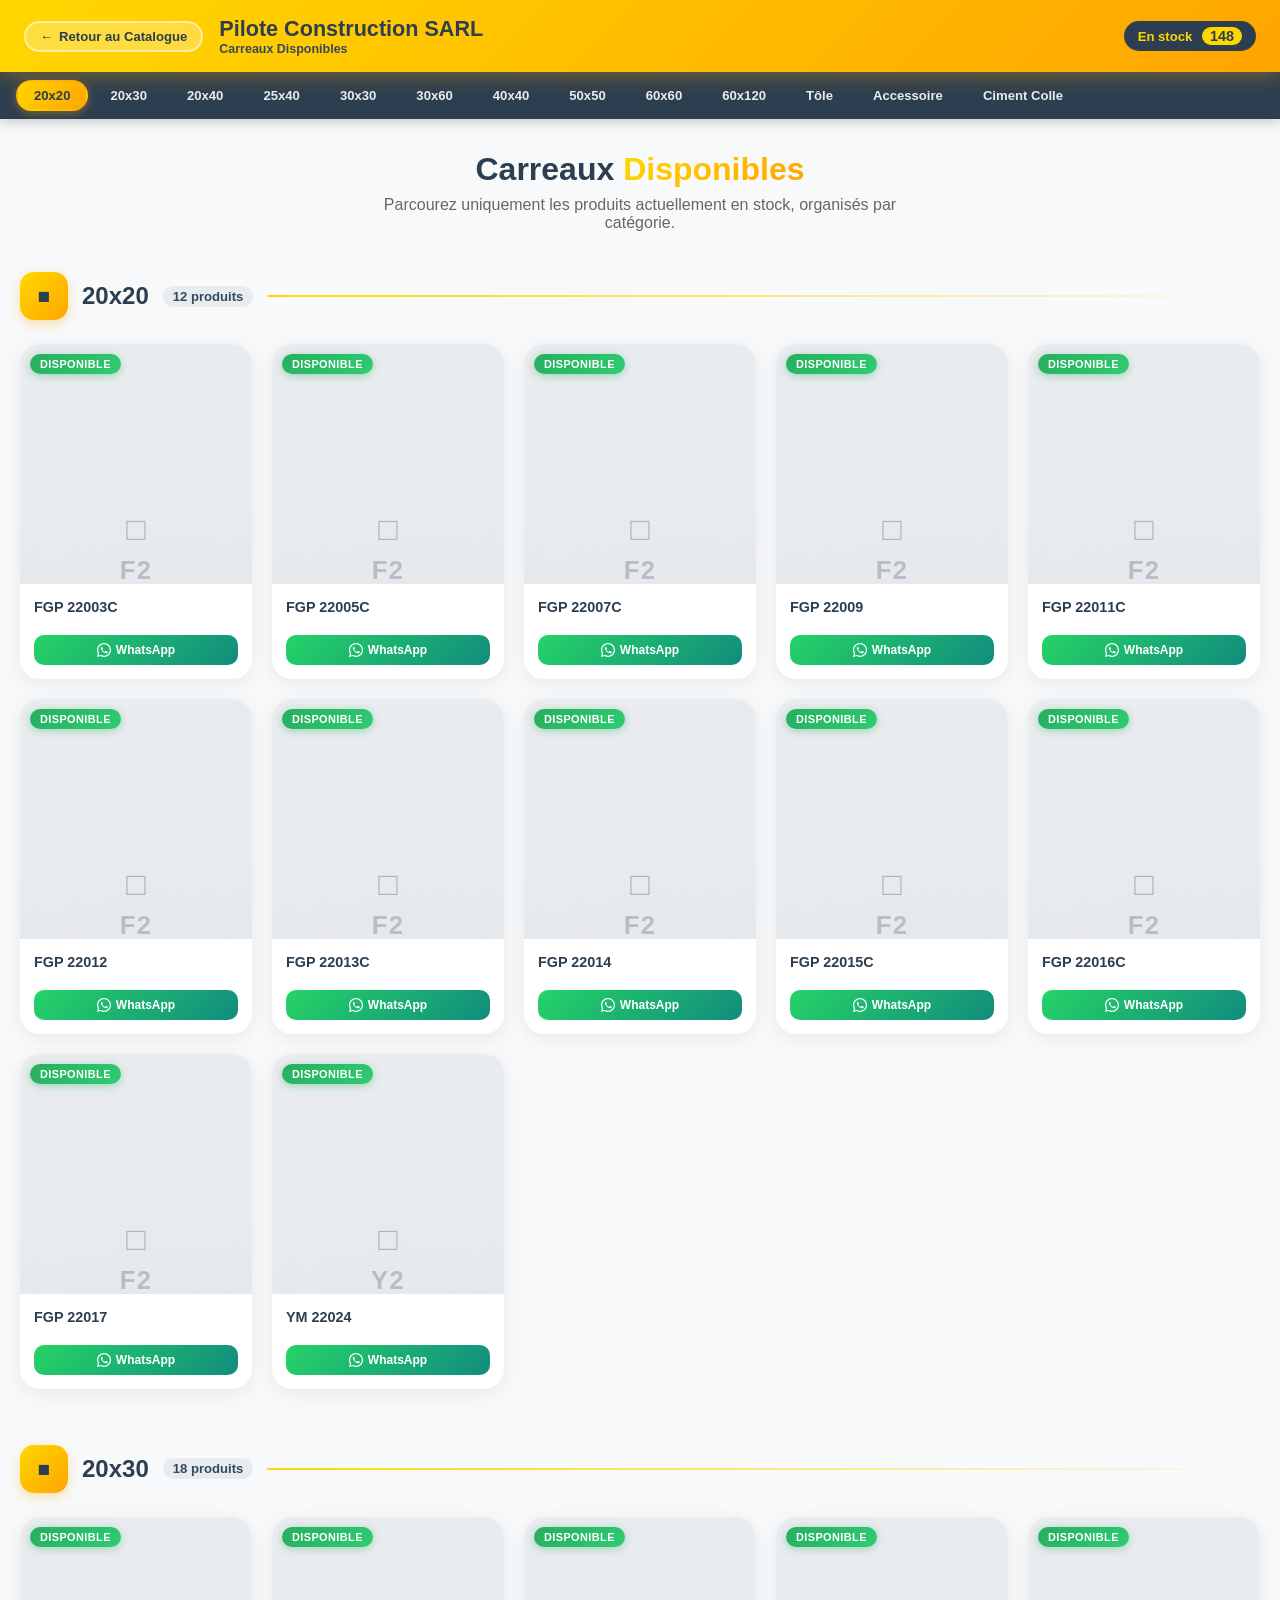
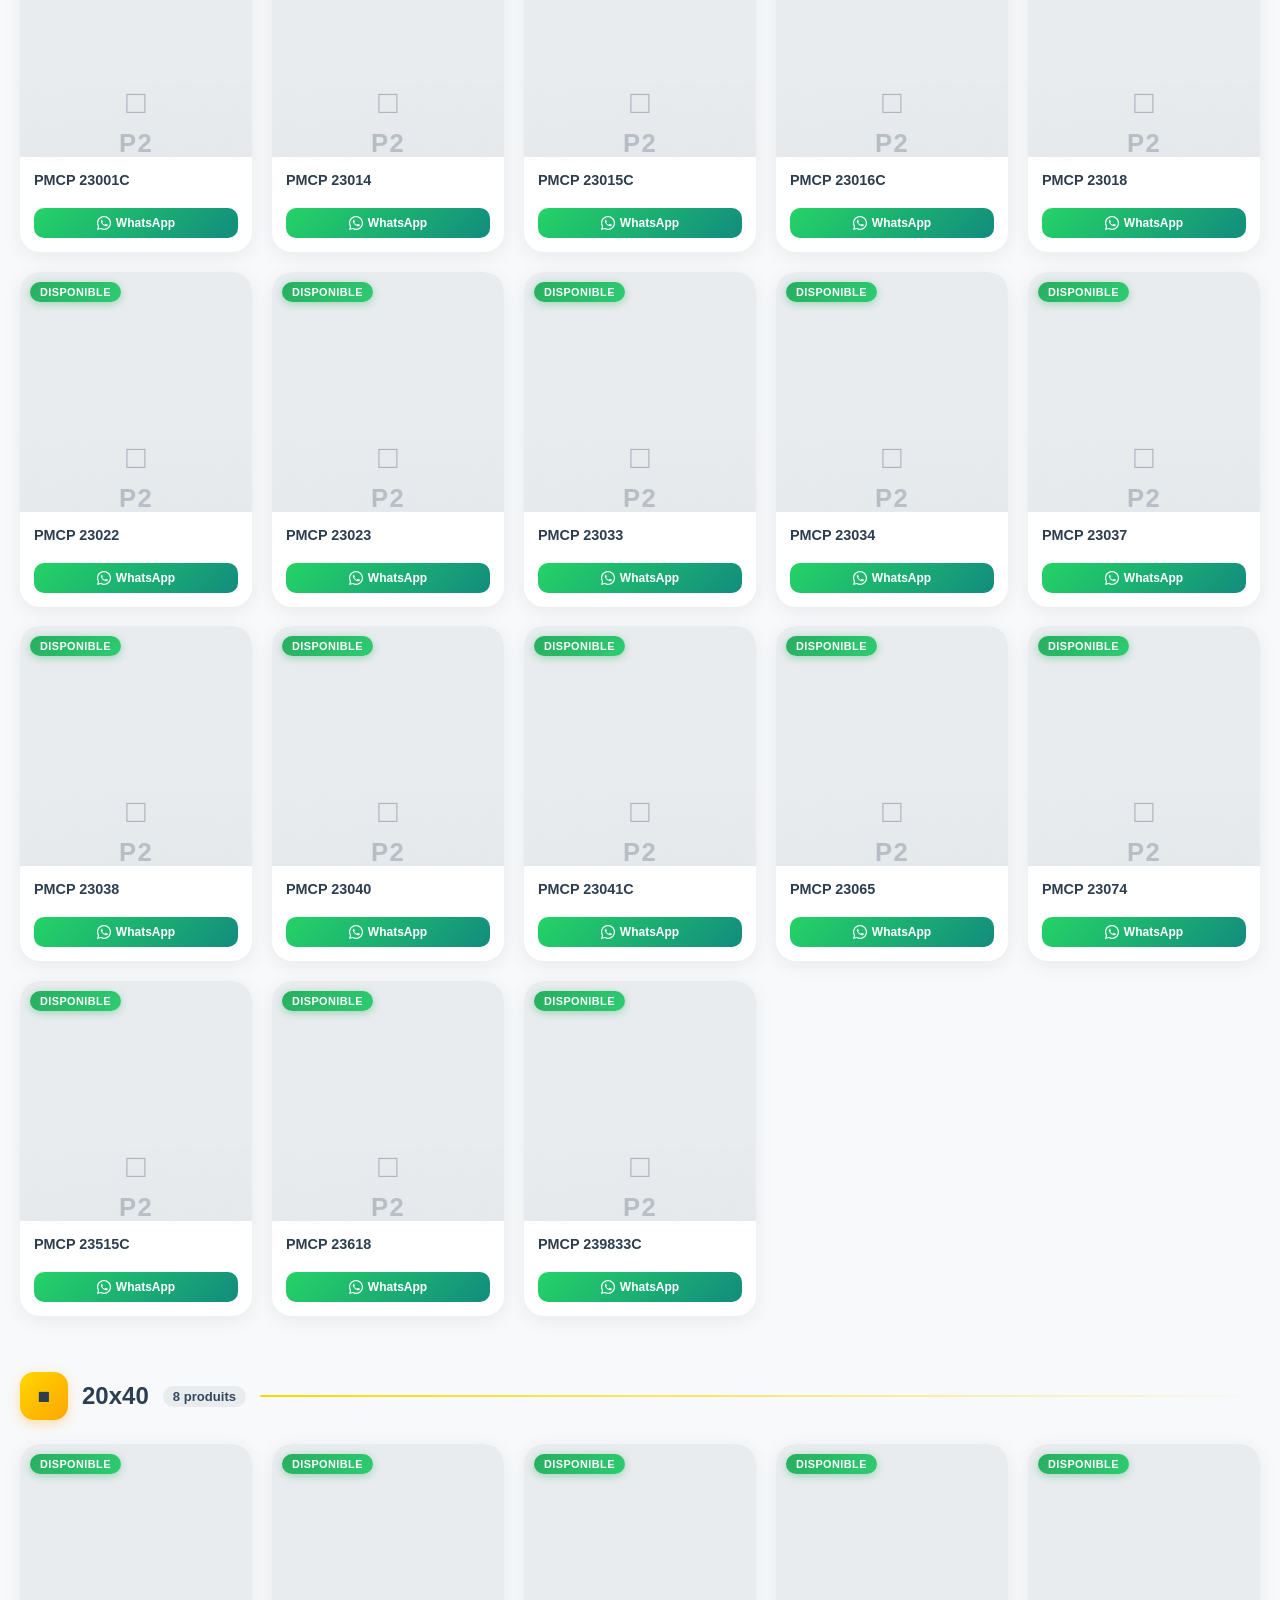
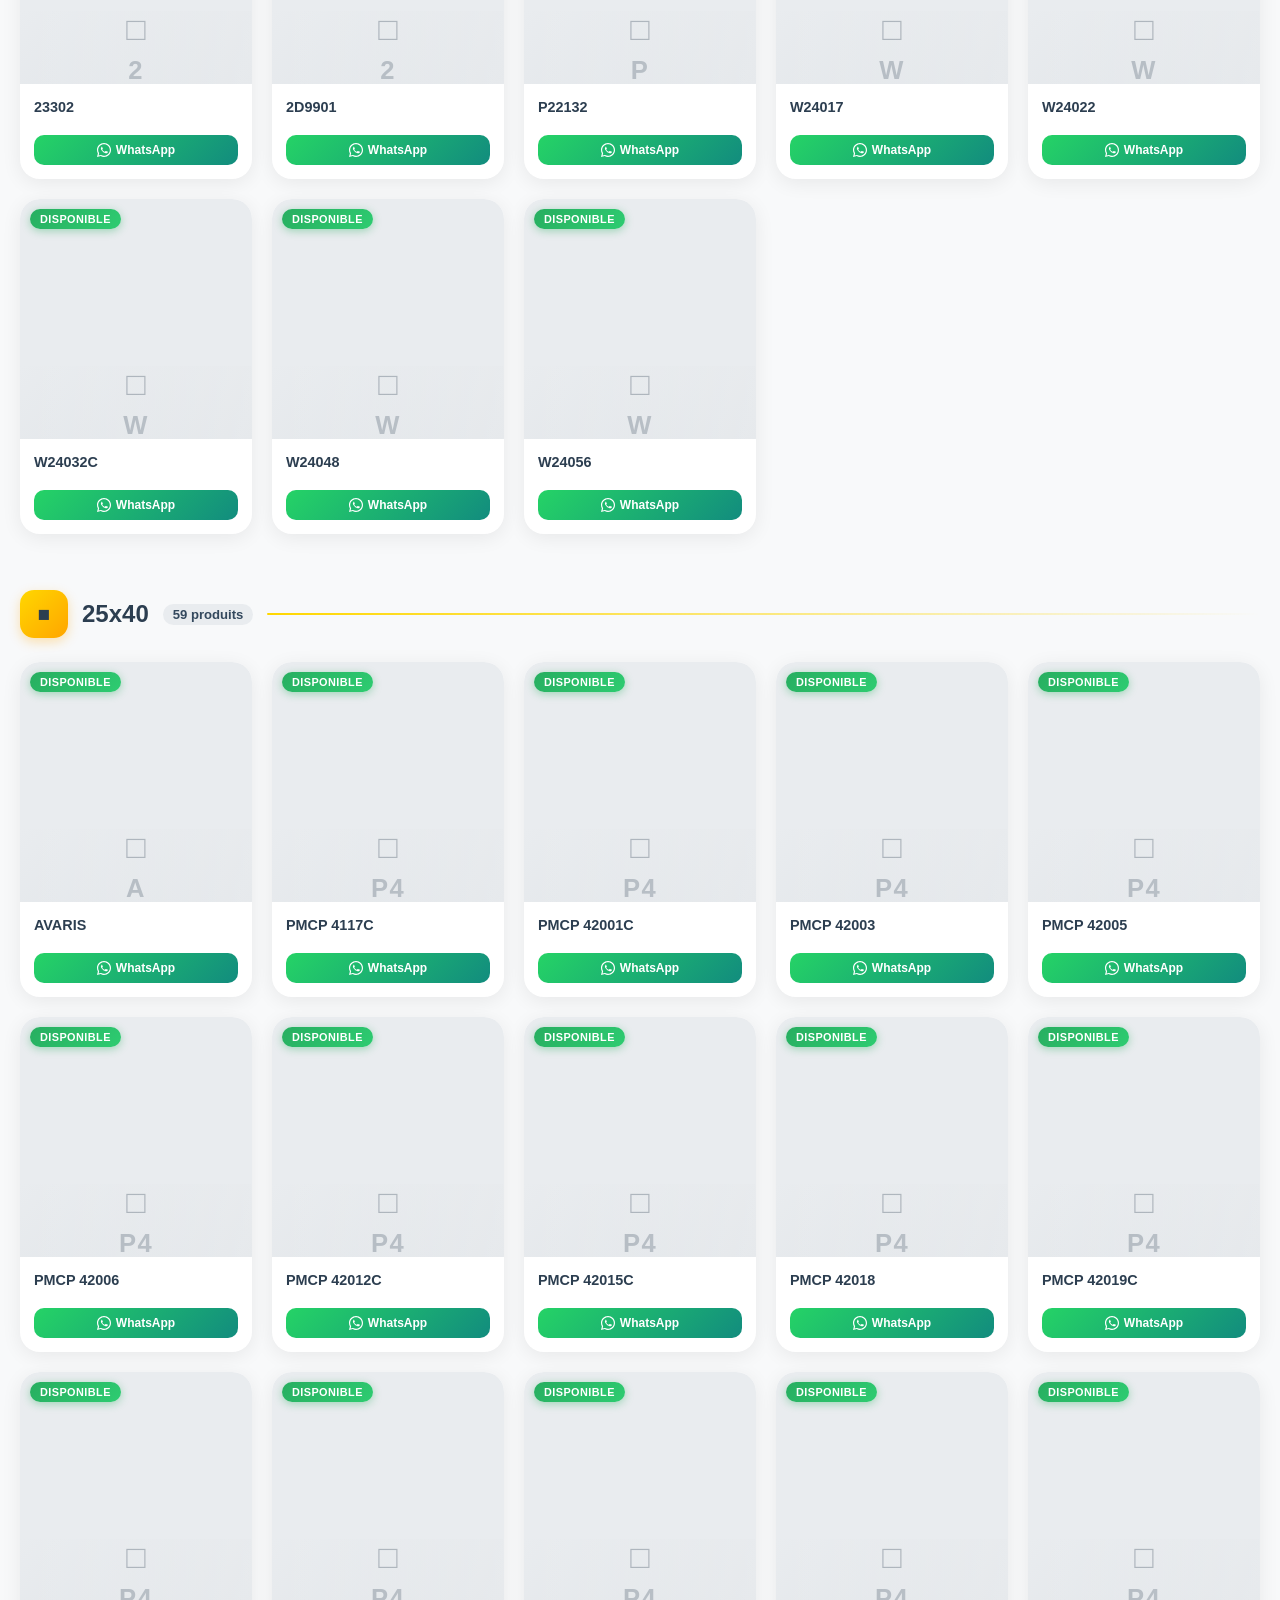
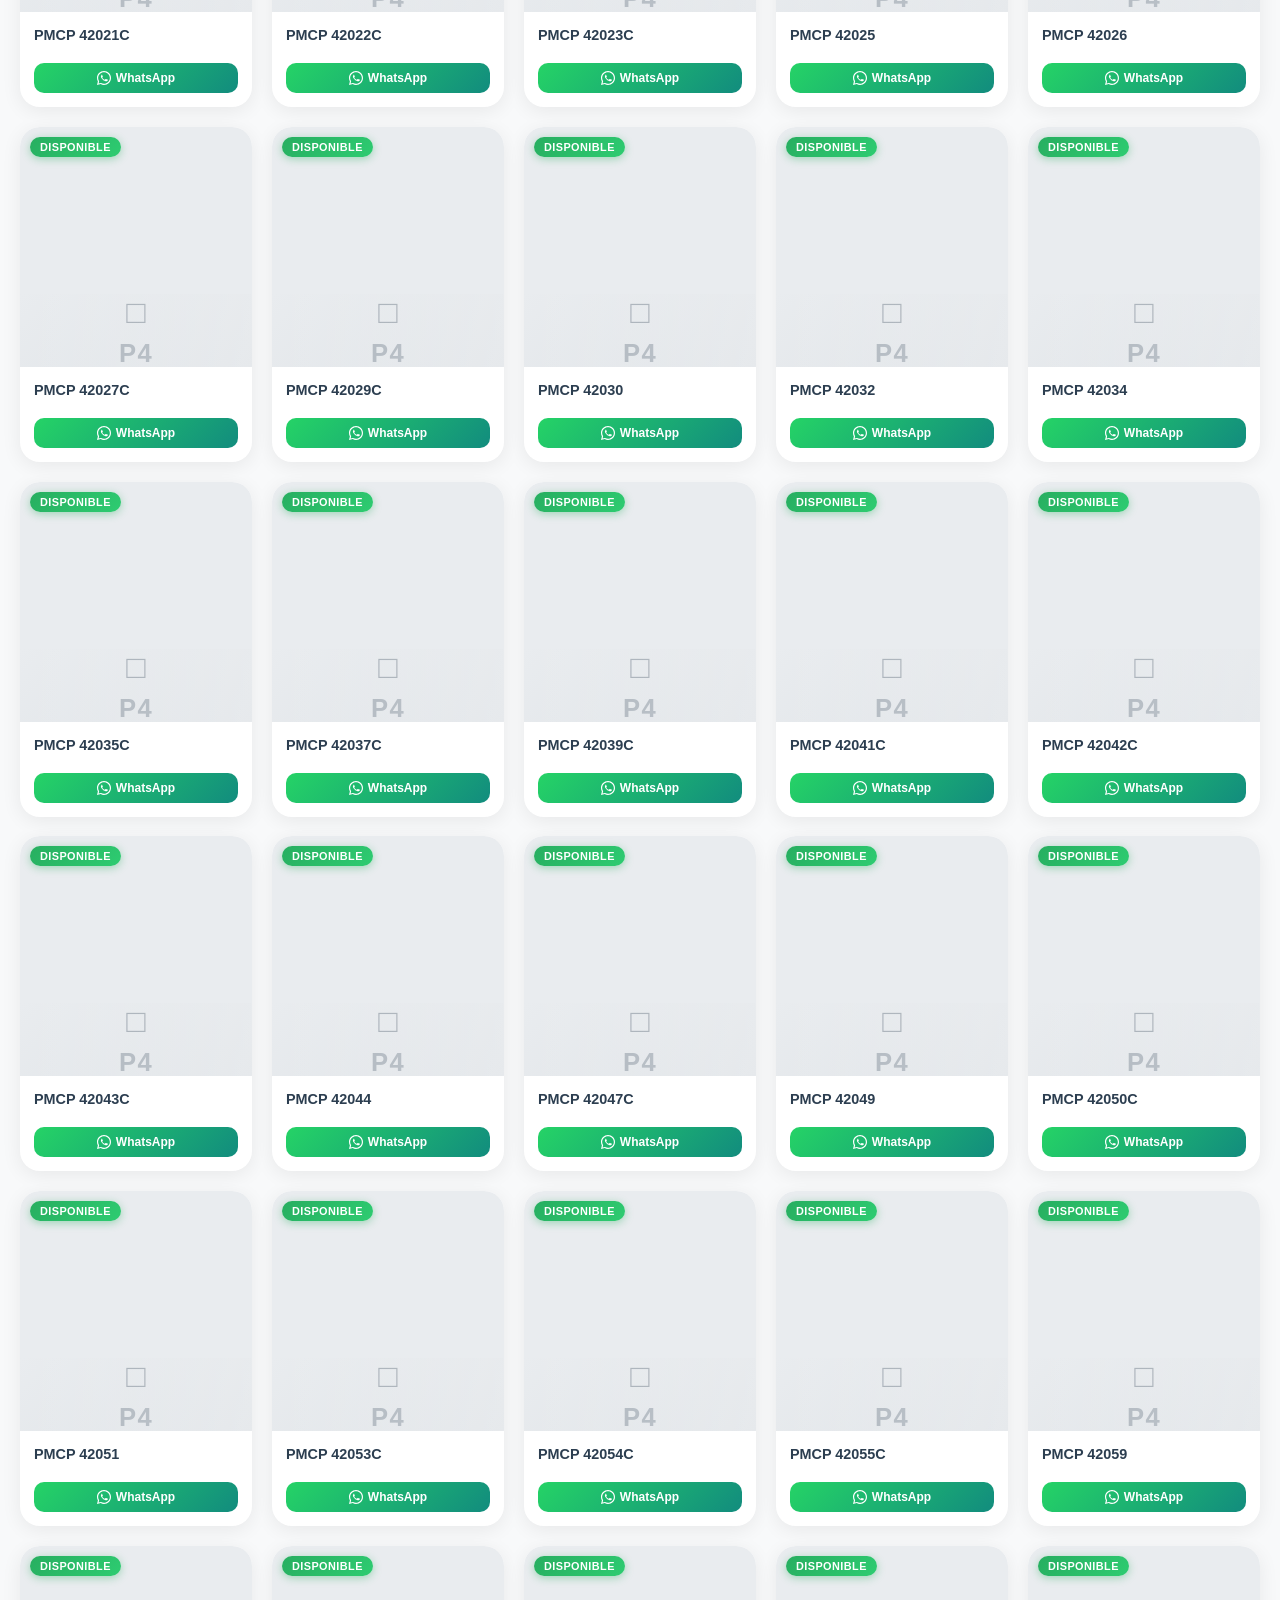
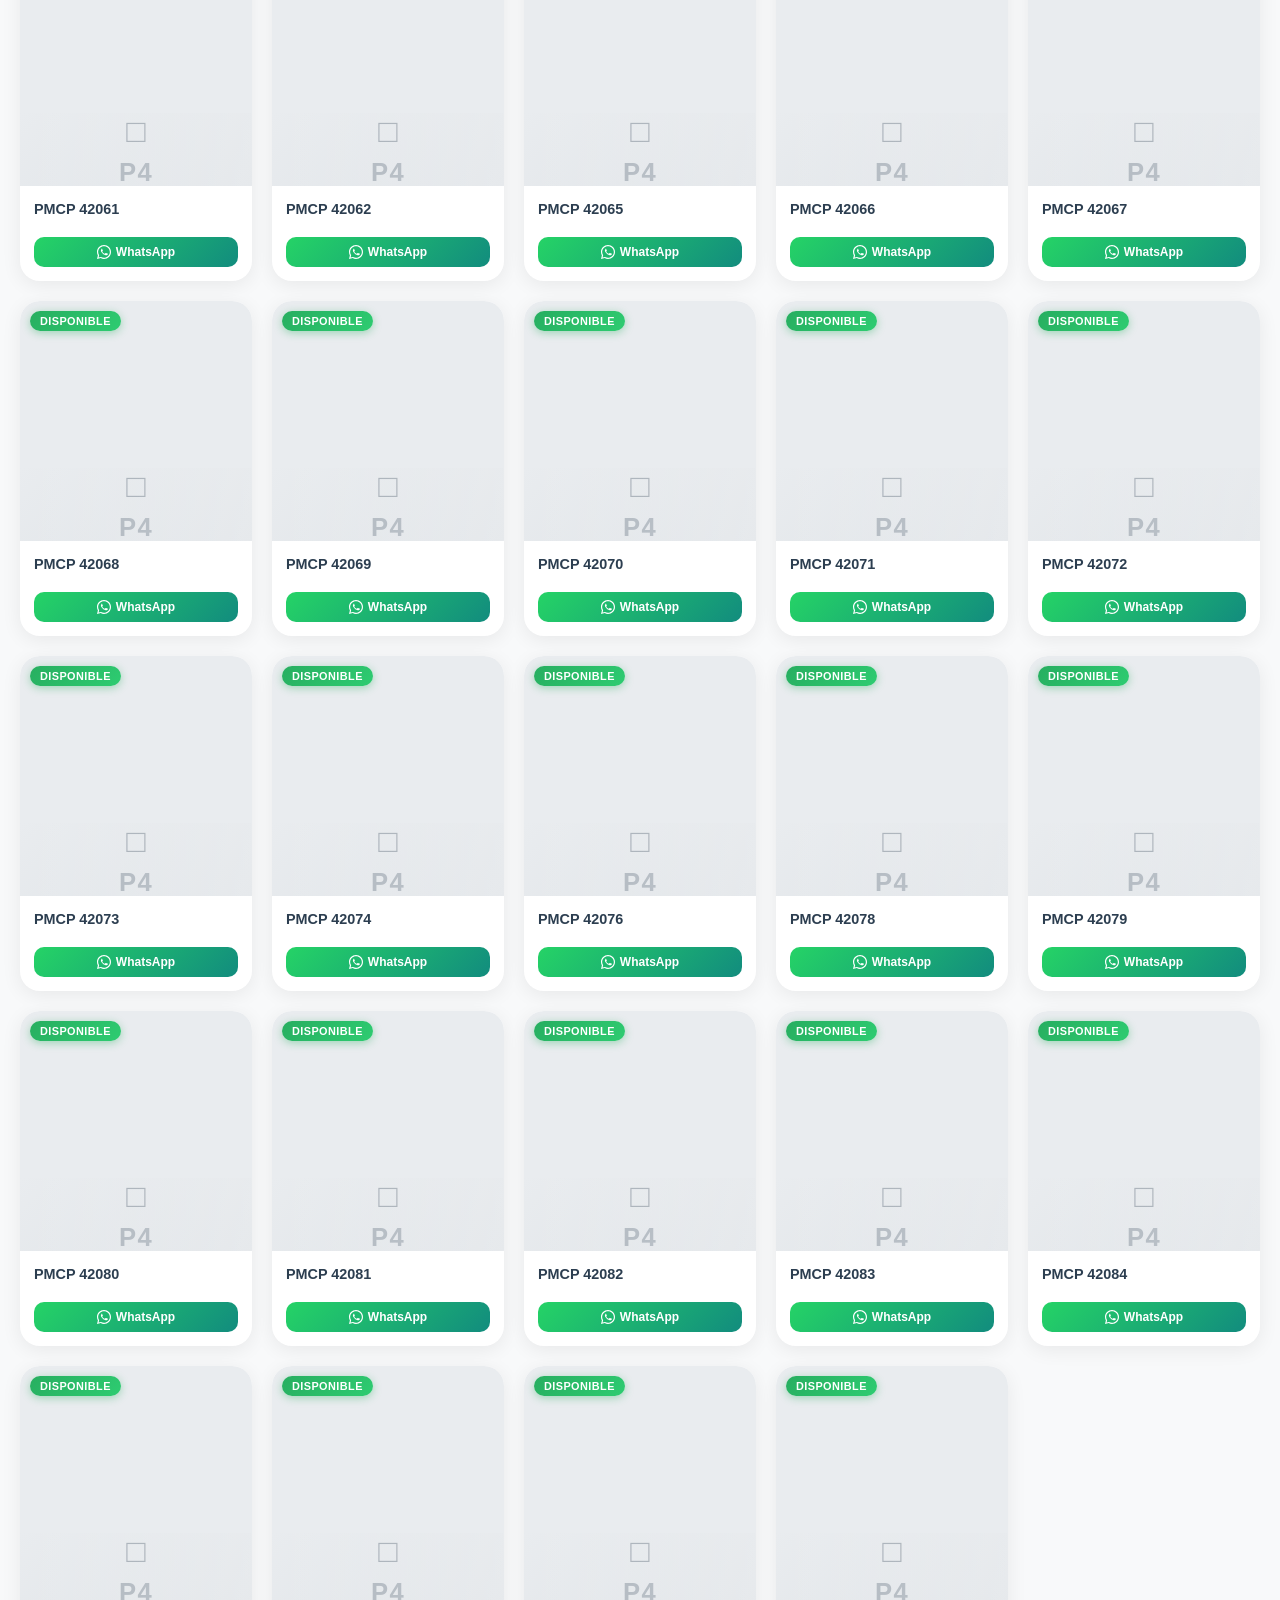
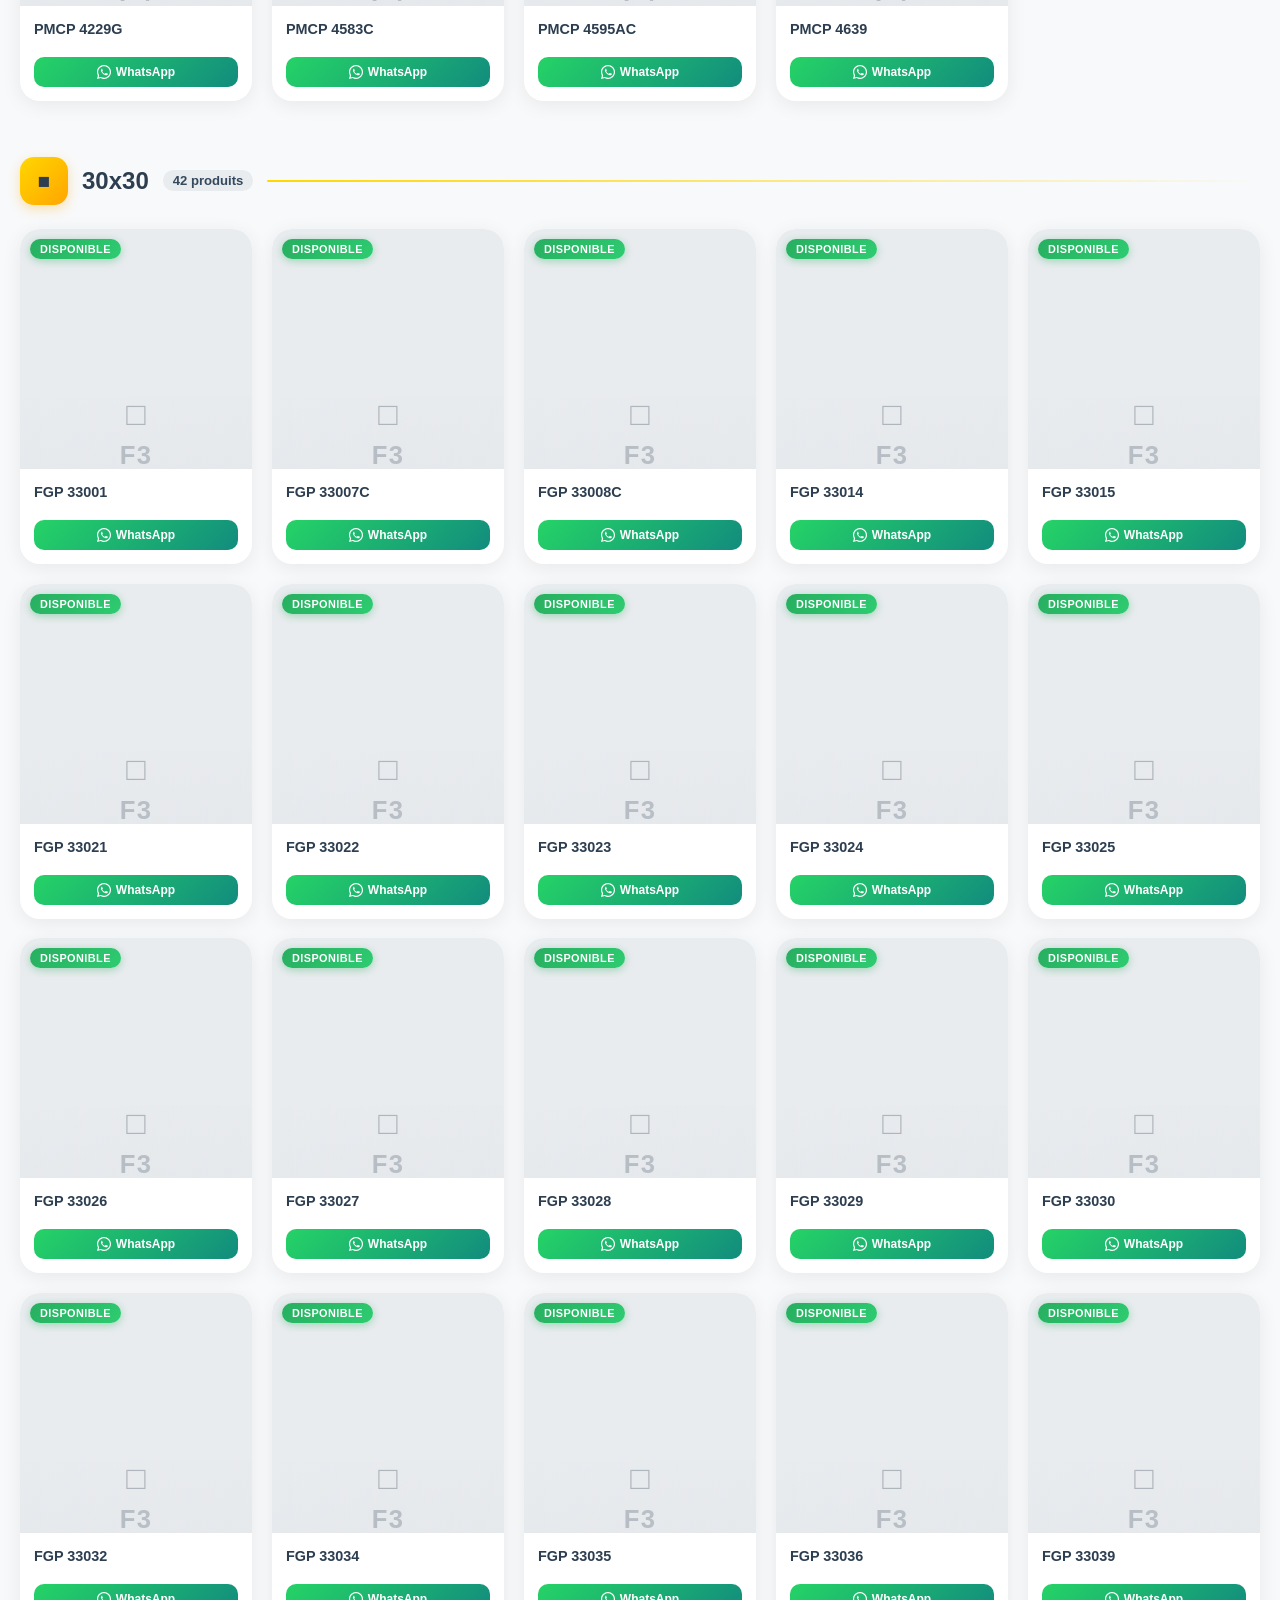
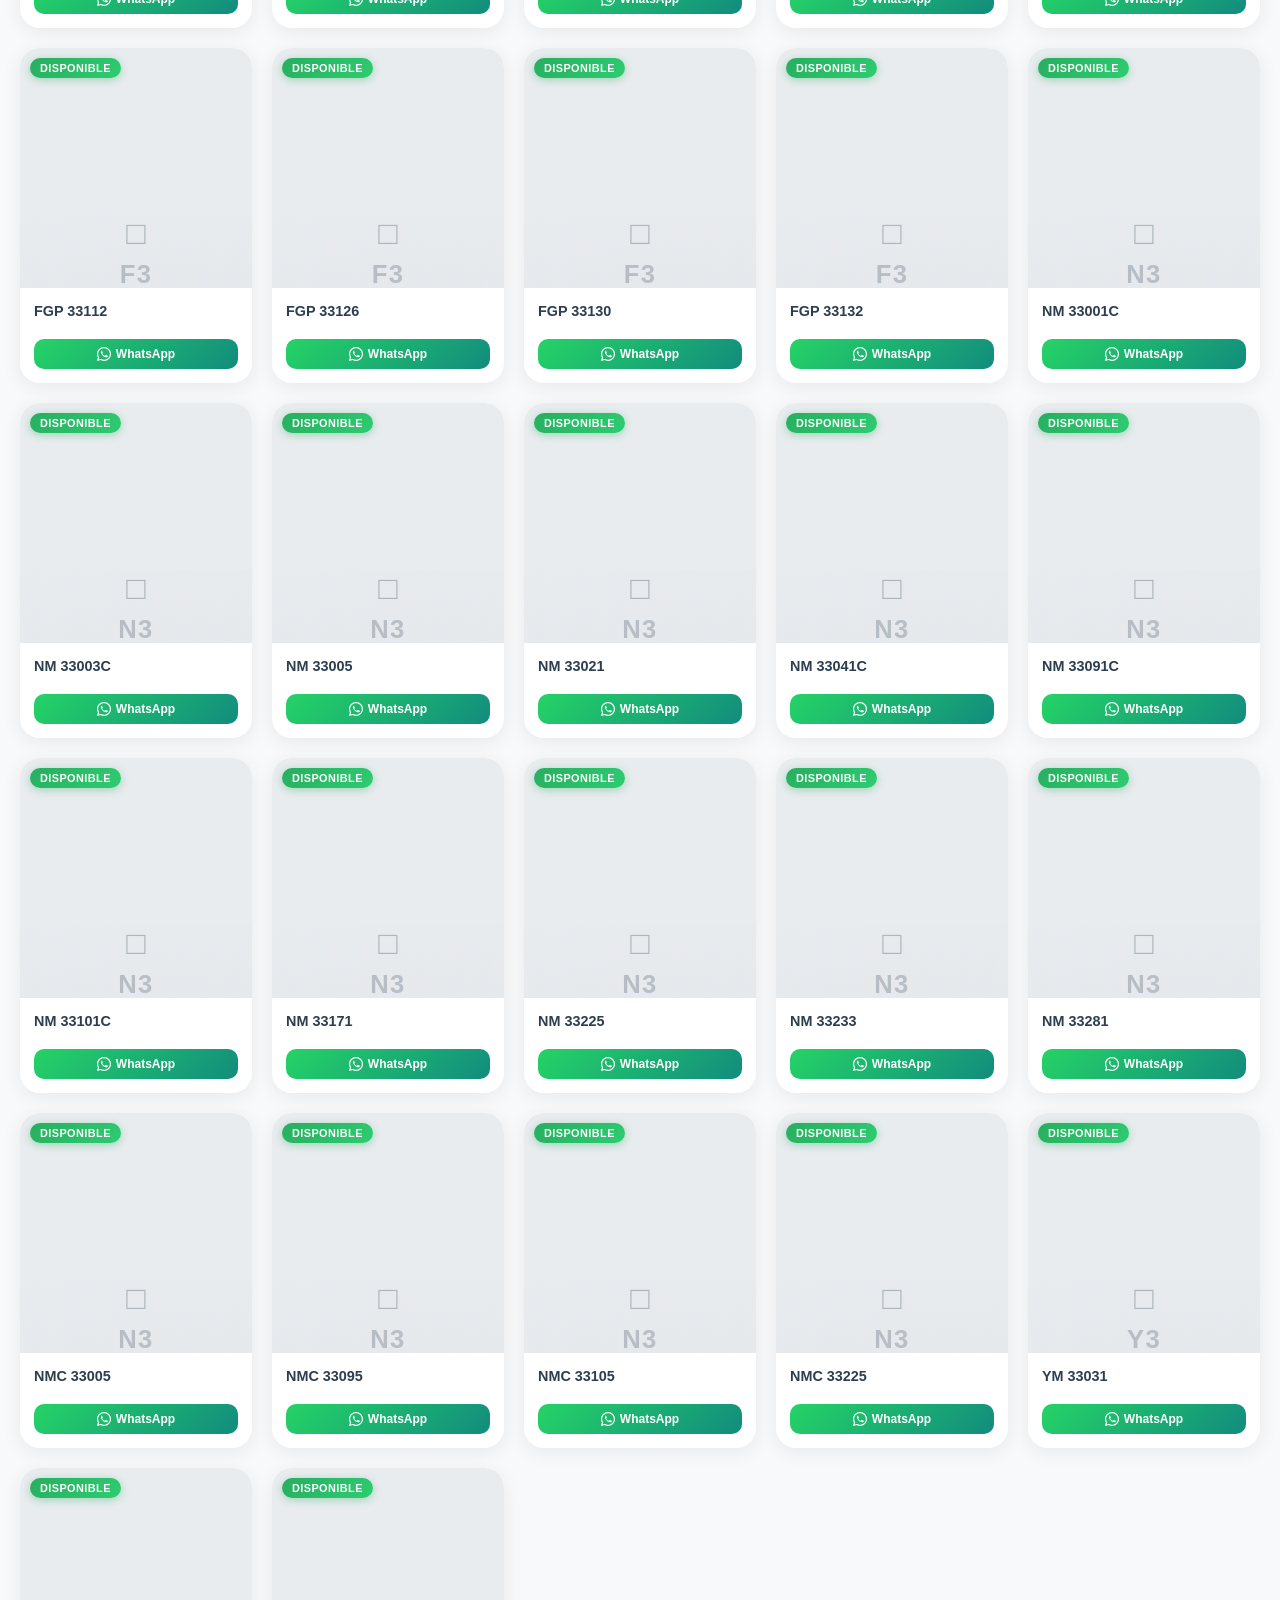
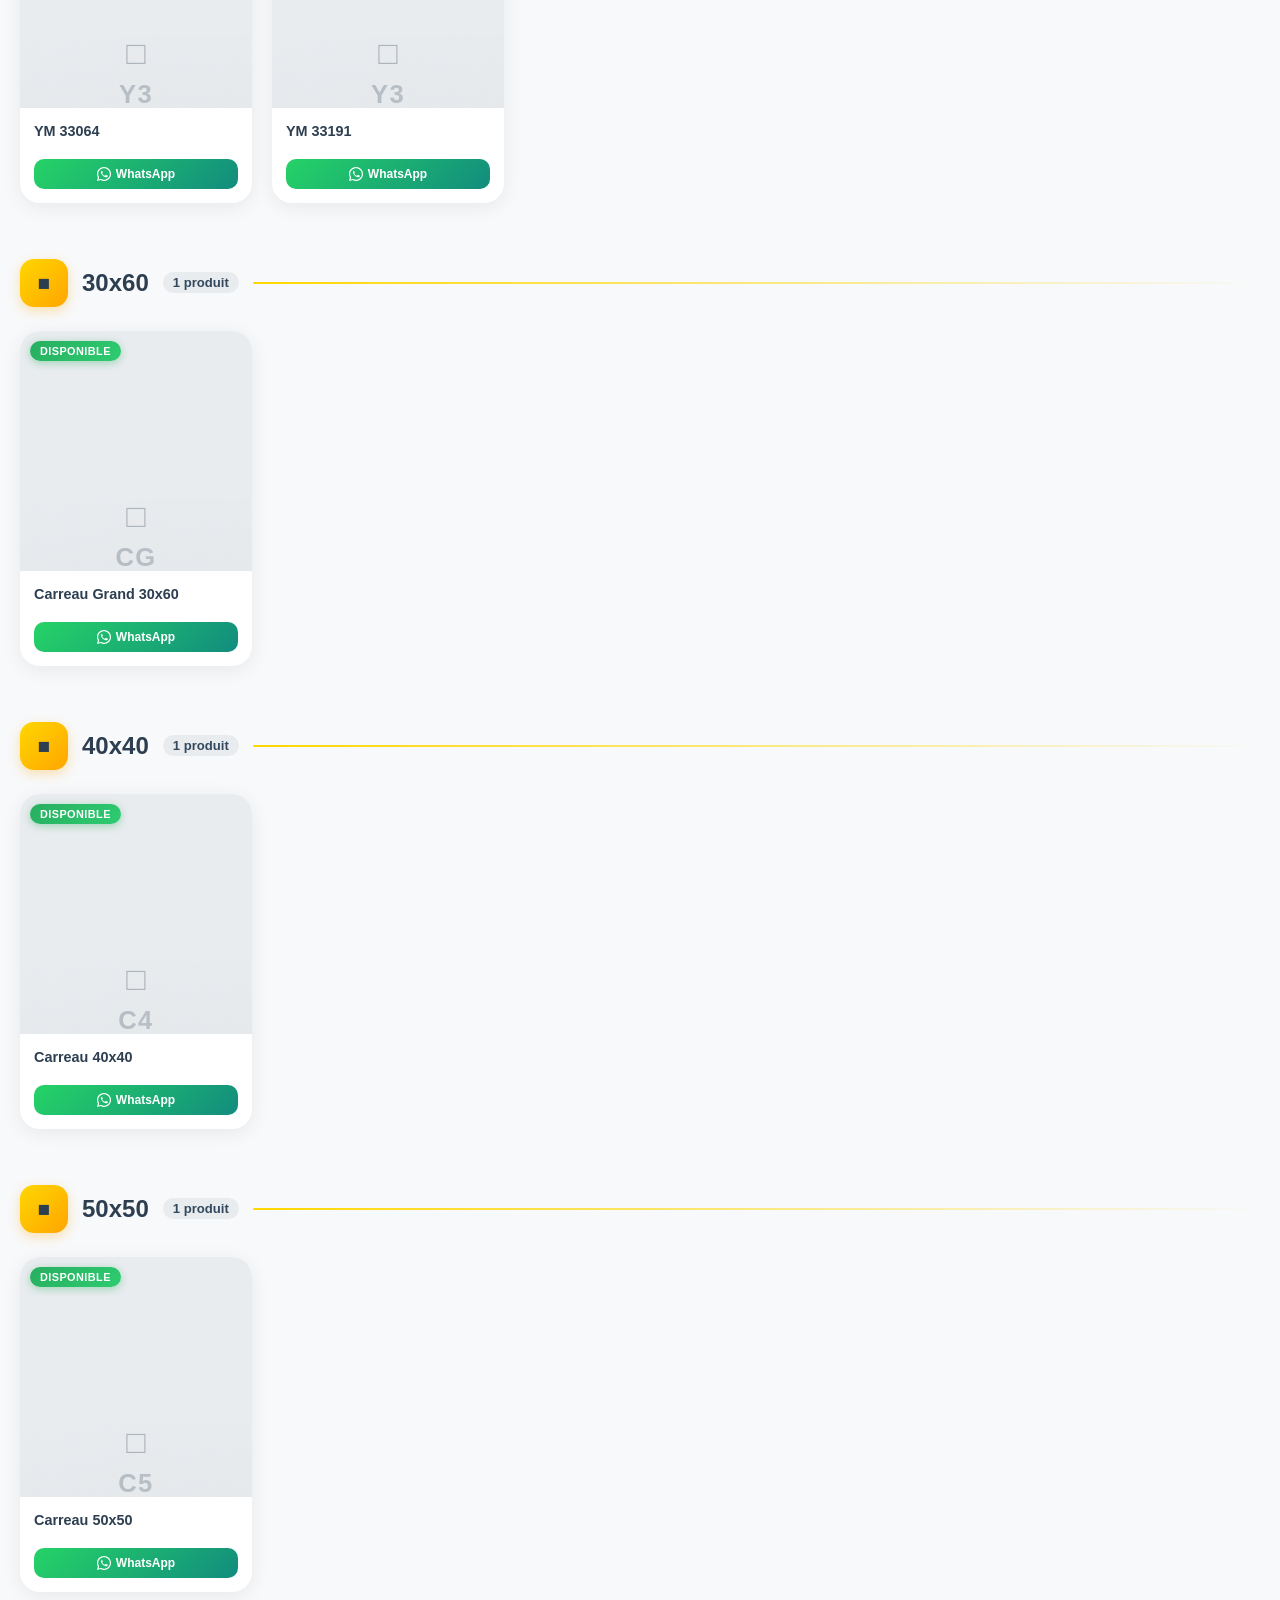
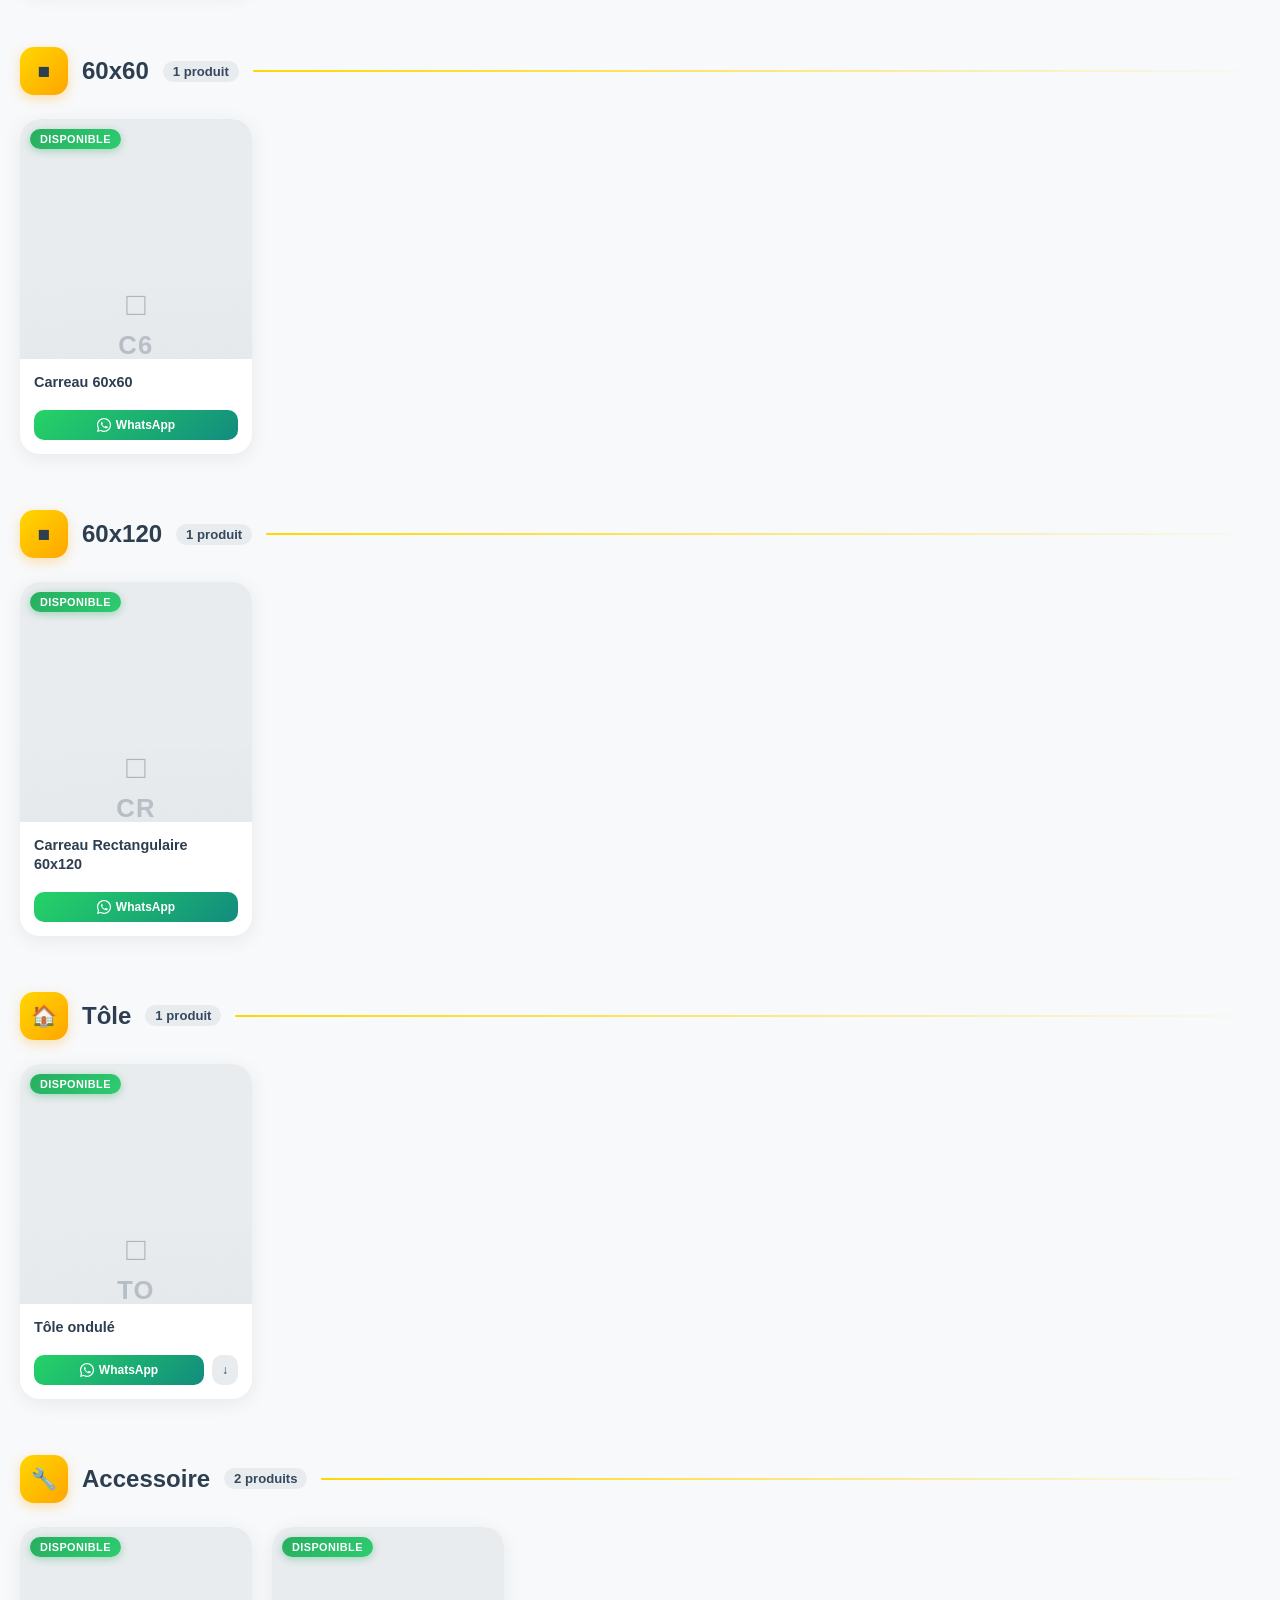
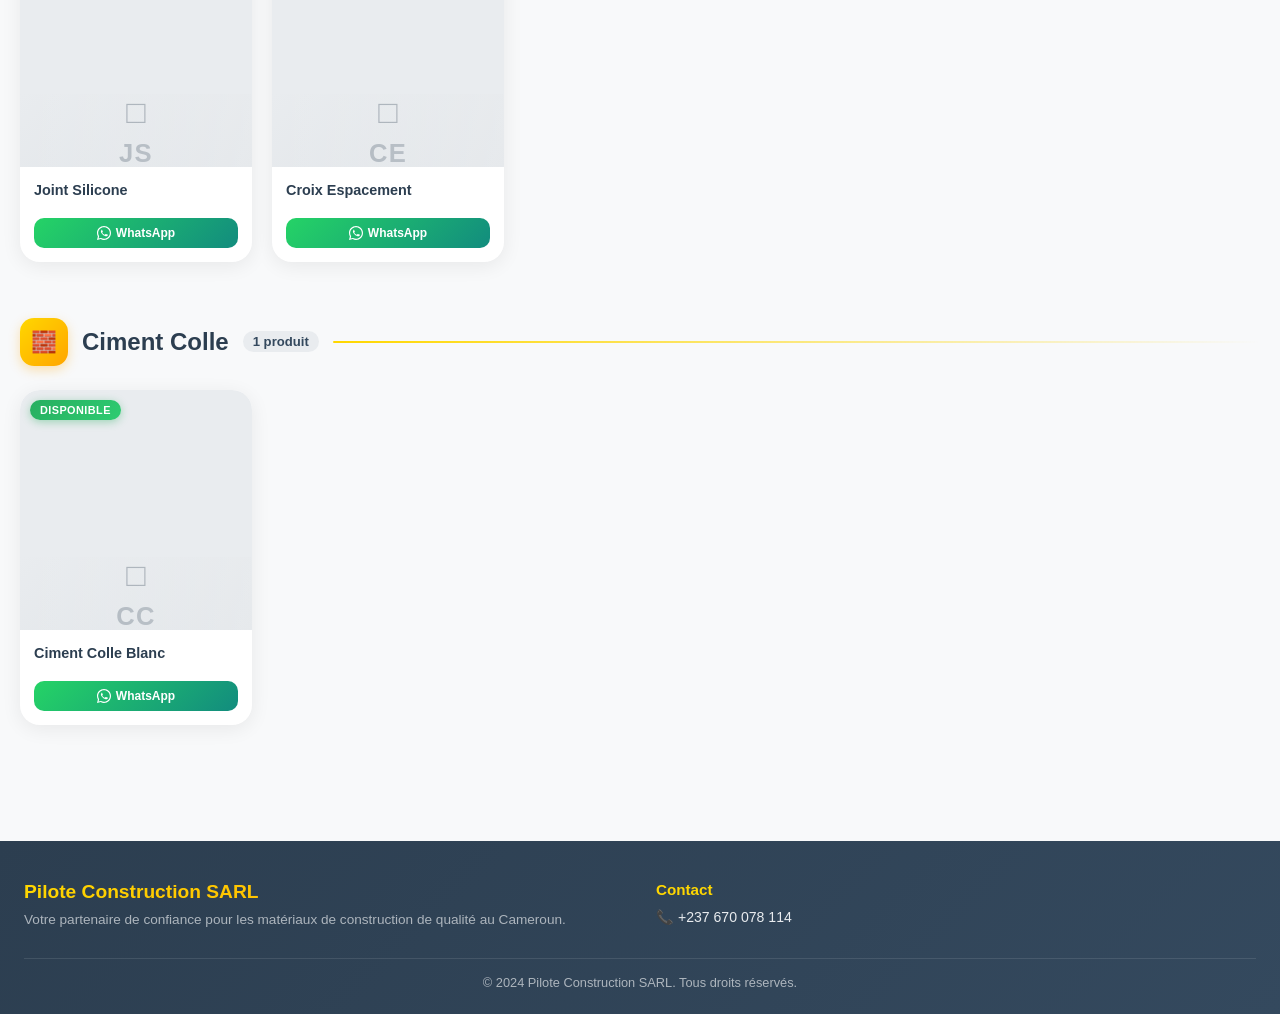
==== carreau_dispo.html @ 5dec965a "Premier commit ... ajout du projet sur github" ====
<!DOCTYPE html>
<html lang="fr">

<head>
    <meta charset="UTF-8" />
    <meta name="viewport" content="width=device-width, initial-scale=1.0" />
    <title>Carreaux Disponibles – Pilote Construction SARL</title>
    <style>
        /* ============================================================
       RESET & BASE
    ============================================================ */
        
        *,
        *::before,
        *::after {
            box-sizing: border-box;
            margin: 0;
            padding: 0;
        }
        
        html {
            scroll-behavior: smooth;
        }
        
        body {
            font-family: 'Segoe UI', Tahoma, Geneva, Verdana, sans-serif;
            background: #f8f9fa;
            color: #2c3e50;
            min-height: 100vh;
        }
        /* ============================================================
       ANIMATIONS
    ============================================================ */
        
        @keyframes fadeInUp {
            from {
                opacity: 0;
                transform: translateY(30px);
            }
            to {
                opacity: 1;
                transform: translateY(0);
            }
        }
        
        @keyframes slideInLeft {
            from {
                opacity: 0;
                transform: translateX(-40px);
            }
            to {
                opacity: 1;
                transform: translateX(0);
            }
        }
        
        @keyframes cardEntrance {
            from {
                opacity: 0;
                transform: scale(0.92) translateY(20px);
            }
            to {
                opacity: 1;
                transform: scale(1) translateY(0);
            }
        }
        
        @keyframes shimmer {
            0% {
                background-position: -200% center;
            }
            100% {
                background-position: 200% center;
            }
        }
        
        @keyframes spin {
            to {
                transform: rotate(360deg);
            }
        }
        /* ============================================================
       HEADER
    ============================================================ */
        
        .site-header {
            position: sticky;
            top: 0;
            z-index: 200;
            background: linear-gradient(135deg, #FFD700 0%, #FFA500 100%);
            box-shadow: 0 4px 20px rgba(255, 165, 0, 0.35);
            padding: 0 24px;
        }
        
        .header-inner {
            max-width: 1280px;
            margin: 0 auto;
            display: flex;
            align-items: center;
            justify-content: space-between;
            gap: 16px;
            height: 72px;
        }
        
        .header-left {
            display: flex;
            align-items: center;
            gap: 16px;
            min-width: 0;
        }
        
        .back-btn {
            display: inline-flex;
            align-items: center;
            gap: 6px;
            background: rgba(255, 255, 255, 0.25);
            border: 2px solid rgba(255, 255, 255, 0.5);
            color: #2c3e50;
            font-weight: 700;
            font-size: 0.82rem;
            text-decoration: none;
            padding: 6px 14px;
            border-radius: 50px;
            white-space: nowrap;
            transition: background 0.2s, transform 0.2s;
        }
        
        .back-btn:hover {
            background: rgba(255, 255, 255, 0.45);
            transform: translateX(-3px);
        }
        
        .site-title {
            font-size: 1.35rem;
            font-weight: 800;
            color: #2c3e50;
            white-space: nowrap;
            overflow: hidden;
            text-overflow: ellipsis;
        }
        
        .site-subtitle {
            font-size: 0.78rem;
            color: #34495e;
            font-weight: 600;
        }
        
        .header-badge {
            display: inline-flex;
            align-items: center;
            gap: 6px;
            background: #2c3e50;
            color: #FFD700;
            font-size: 0.82rem;
            font-weight: 700;
            padding: 6px 14px;
            border-radius: 50px;
            white-space: nowrap;
            flex-shrink: 0;
        }
        
        .header-badge span {
            background: #FFD700;
            color: #2c3e50;
            border-radius: 50px;
            padding: 1px 8px;
            font-size: 0.9rem;
        }
        /* ============================================================
       SECTION NAV
    ============================================================ */
        
        .section-nav {
            position: sticky;
            top: 72px;
            z-index: 190;
            background: #2c3e50;
            box-shadow: 0 3px 12px rgba(0, 0, 0, 0.2);
            overflow-x: auto;
            -webkit-overflow-scrolling: touch;
            scrollbar-width: thin;
            scrollbar-color: #FFD700 #34495e;
        }
        
        .section-nav::-webkit-scrollbar {
            height: 4px;
        }
        
        .section-nav::-webkit-scrollbar-track {
            background: #34495e;
        }
        
        .section-nav::-webkit-scrollbar-thumb {
            background: #FFD700;
            border-radius: 4px;
        }
        
        .section-nav-inner {
            display: flex;
            align-items: center;
            gap: 4px;
            padding: 8px 16px;
            width: max-content;
            min-width: 100%;
        }
        
        .nav-link {
            display: inline-block;
            padding: 6px 16px;
            border-radius: 50px;
            font-size: 0.82rem;
            font-weight: 700;
            color: #e9ecef;
            text-decoration: none;
            white-space: nowrap;
            transition: background 0.2s, color 0.2s, transform 0.15s;
            border: 2px solid transparent;
        }
        
        .nav-link:hover {
            background: rgba(255, 215, 0, 0.15);
            color: #FFD700;
            transform: translateY(-1px);
        }
        
        .nav-link.active {
            background: linear-gradient(135deg, #FFD700, #FFA500);
            color: #2c3e50;
            border-color: transparent;
            box-shadow: 0 2px 8px rgba(255, 165, 0, 0.4);
        }
        /* ============================================================
       MAIN CONTENT
    ============================================================ */
        
        .main-content {
            max-width: 1280px;
            margin: 0 auto;
            padding: 32px 20px 60px;
        }
        /* ============================================================
       PAGE INTRO
    ============================================================ */
        
        .page-intro {
            text-align: center;
            margin-bottom: 40px;
            animation: fadeInUp 0.6s ease both;
        }
        
        .page-intro h1 {
            font-size: 2rem;
            font-weight: 800;
            color: #2c3e50;
            margin-bottom: 8px;
        }
        
        .page-intro h1 span {
            background: linear-gradient(135deg, #FFD700, #FFA500);
            -webkit-background-clip: text;
            -webkit-text-fill-color: transparent;
            background-clip: text;
        }
        
        .page-intro p {
            font-size: 1rem;
            color: #666;
            max-width: 560px;
            margin: 0 auto;
        }
        /* ============================================================
       CATEGORY SECTION
    ============================================================ */
        
        .category-section {
            margin-bottom: 56px;
            animation: fadeInUp 0.6s ease both;
        }
        
        .category-header {
            display: flex;
            align-items: center;
            gap: 14px;
            margin-bottom: 24px;
            animation: slideInLeft 0.5s ease both;
        }
        
        .category-icon {
            width: 48px;
            height: 48px;
            border-radius: 14px;
            background: linear-gradient(135deg, #FFD700, #FFA500);
            display: flex;
            align-items: center;
            justify-content: center;
            font-size: 1.3rem;
            flex-shrink: 0;
            box-shadow: 0 4px 12px rgba(255, 165, 0, 0.3);
        }
        
        .category-title {
            font-size: 1.5rem;
            font-weight: 800;
            color: #2c3e50;
        }
        
        .category-count {
            font-size: 0.82rem;
            font-weight: 700;
            background: #e9ecef;
            color: #34495e;
            padding: 3px 10px;
            border-radius: 50px;
        }
        
        .category-divider {
            flex: 1;
            height: 2px;
            background: linear-gradient(90deg, #FFD700 0%, transparent 100%);
            border-radius: 2px;
        }
        /* ============================================================
       PRODUCT GRID
    ============================================================ */
        
        .product-grid {
            display: grid;
            grid-template-columns: repeat(auto-fill, minmax(220px, 1fr));
            gap: 20px;
        }
        /* ============================================================
       PRODUCT CARD
    ============================================================ */
        
        .product-card {
            background: #fff;
            border-radius: 20px;
            overflow: hidden;
            box-shadow: 0 4px 20px rgba(0, 0, 0, 0.07);
            display: flex;
            flex-direction: column;
            transition: transform 0.25s, box-shadow 0.25s;
            animation: cardEntrance 0.55s ease both;
            position: relative;
        }
        
        .product-card:hover {
            transform: translateY(-6px);
            box-shadow: 0 12px 32px rgba(255, 165, 0, 0.2);
        }
        /* Disponible badge */
        
        .badge-disponible {
            position: absolute;
            top: 10px;
            left: 10px;
            z-index: 5;
            background: linear-gradient(135deg, #27ae60, #2ecc71);
            color: #fff;
            font-size: 0.68rem;
            font-weight: 800;
            letter-spacing: 0.04em;
            padding: 4px 10px;
            border-radius: 50px;
            box-shadow: 0 2px 8px rgba(39, 174, 96, 0.4);
            text-transform: uppercase;
        }
        /* Card image area */
        
        .card-image-wrap {
            position: relative;
            width: 100%;
            padding-top: 72%;
            background: #e9ecef;
            overflow: hidden;
        }
        
        .card-image-wrap img {
            position: absolute;
            inset: 0;
            width: 100%;
            height: 100%;
            object-fit: cover;
            transition: transform 0.4s;
        }
        
        .product-card:hover .card-image-wrap img {
            transform: scale(1.06);
        }
        /* Placeholder */
        
        .card-placeholder {
            position: absolute;
            inset: 0;
            display: flex;
            flex-direction: column;
            align-items: center;
            justify-content: center;
            background: linear-gradient(135deg, #e9ecef 0%, #dee2e6 100%);
            gap: 8px;
        }
        
        .placeholder-initials {
            font-size: 1.6rem;
            font-weight: 900;
            color: #adb5bd;
            letter-spacing: 0.05em;
            text-align: center;
            padding: 0 8px;
            line-height: 1.1;
        }
        
        .placeholder-icon {
            font-size: 2rem;
            opacity: 0.35;
        }
        /* Card body */
        
        .card-body {
            padding: 14px 14px 8px;
            flex: 1;
            display: flex;
            flex-direction: column;
            gap: 4px;
        }
        
        .card-name {
            font-size: 0.9rem;
            font-weight: 800;
            color: #2c3e50;
            line-height: 1.3;
        }
        
        .card-desc {
            font-size: 0.77rem;
            color: #666;
            line-height: 1.4;
            flex: 1;
        }
        /* Card actions */
        
        .card-actions {
            padding: 10px 14px 14px;
            display: flex;
            gap: 8px;
        }
        
        .btn-wa {
            flex: 1;
            display: inline-flex;
            align-items: center;
            justify-content: center;
            gap: 5px;
            background: linear-gradient(135deg, #25D366, #128C7E);
            color: #fff;
            font-size: 0.75rem;
            font-weight: 700;
            padding: 8px 10px;
            border-radius: 10px;
            text-decoration: none;
            border: none;
            cursor: pointer;
            transition: transform 0.15s, box-shadow 0.15s;
        }
        
        .btn-wa:hover {
            transform: translateY(-2px);
            box-shadow: 0 4px 12px rgba(37, 211, 102, 0.4);
        }
        
        .btn-dl {
            display: inline-flex;
            align-items: center;
            justify-content: center;
            background: #e9ecef;
            color: #2c3e50;
            font-size: 0.75rem;
            font-weight: 700;
            padding: 8px 10px;
            border-radius: 10px;
            text-decoration: none;
            border: none;
            cursor: pointer;
            transition: background 0.15s, transform 0.15s;
            white-space: nowrap;
        }
        
        .btn-dl:hover {
            background: #dee2e6;
            transform: translateY(-2px);
        }
        /* ============================================================
       EMPTY STATE
    ============================================================ */
        
        .empty-state {
            text-align: center;
            padding: 64px 24px;
            animation: fadeInUp 0.5s ease both;
        }
        
        .empty-state .empty-icon {
            font-size: 3.5rem;
            margin-bottom: 16px;
            opacity: 0.5;
        }
        
        .empty-state h2 {
            font-size: 1.3rem;
            font-weight: 700;
            color: #34495e;
            margin-bottom: 8px;
        }
        
        .empty-state p {
            color: #888;
            font-size: 0.95rem;
        }
        /* ============================================================
       FOOTER
    ============================================================ */
        
        .site-footer {
            background: linear-gradient(135deg, #2c3e50, #34495e);
            color: #e9ecef;
            padding: 40px 24px 24px;
        }
        
        .footer-inner {
            max-width: 1280px;
            margin: 0 auto;
        }
        
        .footer-top {
            display: flex;
            flex-wrap: wrap;
            gap: 32px;
            margin-bottom: 28px;
        }
        
        .footer-brand {
            flex: 1;
            min-width: 200px;
        }
        
        .footer-brand h3 {
            font-size: 1.2rem;
            font-weight: 800;
            margin-bottom: 6px;
            background: linear-gradient(135deg, #FFD700, #FFA500);
            -webkit-background-clip: text;
            -webkit-text-fill-color: transparent;
            background-clip: text;
        }
        
        .footer-brand p {
            font-size: 0.85rem;
            color: #adb5bd;
            line-height: 1.6;
        }
        
        .footer-contact {
            flex: 1;
            min-width: 200px;
        }
        
        .footer-contact h4 {
            font-size: 0.95rem;
            font-weight: 700;
            color: #FFD700;
            margin-bottom: 10px;
        }
        
        .footer-contact a {
            display: inline-flex;
            align-items: center;
            gap: 6px;
            color: #e9ecef;
            font-size: 0.88rem;
            text-decoration: none;
            transition: color 0.2s;
        }
        
        .footer-contact a:hover {
            color: #FFD700;
        }
        
        .footer-bottom {
            border-top: 1px solid rgba(255, 255, 255, 0.1);
            padding-top: 16px;
            font-size: 0.8rem;
            color: #adb5bd;
            text-align: center;
        }
        /* ============================================================
       RESPONSIVE
    ============================================================ */
        
        @media (max-width: 768px) {
            .header-inner {
                height: 60px;
            }
            .section-nav {
                top: 60px;
            }
            .site-title {
                font-size: 1.05rem;
            }
            .back-btn {
                font-size: 0.75rem;
                padding: 5px 10px;
            }
            .header-badge {
                font-size: 0.75rem;
                padding: 5px 10px;
            }
            .page-intro h1 {
                font-size: 1.5rem;
            }
            .product-grid {
                grid-template-columns: repeat(auto-fill, minmax(160px, 1fr));
                gap: 14px;
            }
            .category-title {
                font-size: 1.2rem;
            }
        }
        
        @media (max-width: 480px) {
            .header-inner {
                gap: 8px;
                padding: 0 12px;
            }
            .site-title {
                font-size: 0.95rem;
            }
            .site-subtitle {
                display: none;
            }
            .back-btn span {
                display: none;
            }
            .main-content {
                padding: 20px 12px 48px;
            }
            .product-grid {
                grid-template-columns: repeat(auto-fill, minmax(145px, 1fr));
                gap: 12px;
            }
            .card-name {
                font-size: 0.82rem;
            }
        }
        /* Shimmer on placeholder */
        
        .card-placeholder::after {
            content: '';
            position: absolute;
            inset: 0;
            background: linear-gradient(90deg, transparent 0%, rgba(255, 255, 255, 0.25) 50%, transparent 100%);
            background-size: 200% 100%;
            animation: shimmer 2.5s infinite linear;
            pointer-events: none;
        }
        
        .card-placeholder {
            position: relative;
        }
    </style>
</head>

<body>

    <!-- ============================================================
       HEADER
  ============================================================ -->
    <header class="site-header">
        <div class="header-inner">
            <div class="header-left">
                <a href="index.html" class="back-btn">
          &#8592; <span>Retour au Catalogue</span>
        </a>
                <div>
                    <div class="site-title">Pilote Construction SARL</div>
                    <div class="site-subtitle">Carreaux Disponibles</div>
                </div>
            </div>
            <div class="header-badge">
                En stock&nbsp;<span id="total-count">0</span>
            </div>
        </div>
    </header>

    <!-- ============================================================
       SECTION NAV  (built by JS)
  ============================================================ -->
    <nav class="section-nav" id="section-nav" aria-label="Navigation par catégorie">
        <div class="section-nav-inner" id="nav-inner"></div>
    </nav>

    <!-- ============================================================
       MAIN
  ============================================================ -->
    <main class="main-content" id="main-content">
        <div class="page-intro">
            <h1>Carreaux <span>Disponibles</span></h1>
            <p>Parcourez uniquement les produits actuellement en stock, organisés par catégorie.</p>
        </div>
        <div id="sections-container"></div>
    </main>

    <!-- ============================================================
       FOOTER
  ============================================================ -->
    <footer class="site-footer">
        <div class="footer-inner">
            <div class="footer-top">
                <div class="footer-brand">
                    <h3>Pilote Construction SARL</h3>
                    <p>Votre partenaire de confiance pour les matériaux de construction de qualité au Cameroun.</p>
                </div>
                <div class="footer-contact">
                    <h4>Contact</h4>
                    <a href="tel:+237670078114">&#128222; +237 670 078 114</a>
                </div>
            </div>
            <div class="footer-bottom">
                &copy; 2024 Pilote Construction SARL. Tous droits réservés.
            </div>
        </div>
    </footer>

    <!-- ============================================================
       JAVASCRIPT
  ============================================================ -->
    <script>
        /* ============================================================
               DATA
               Set disponible: false to hide a product.
            ============================================================ */
        const products = [
            /* ── carreaux-20x20 ── */
            {
                id: "FGP 22003C",
                category: "carreaux-20x20",
                image: "",
                disponible: true
            }, {
                id: "FGP 22005C",
                category: "carreaux-20x20",
                image: "",
                disponible: true
            }, {
                id: "FGP 22007C",
                category: "carreaux-20x20",
                image: "",
                disponible: true
            }, {
                id: "FGP 22008",
                category: "carreaux-20x20",
                image: "",
                disponible: false
            }, // hidden
            {
                id: "FGP 22009",
                category: "carreaux-20x20",
                image: "",
                disponible: true
            }, {
                id: "FGP 22011C",
                category: "carreaux-20x20",
                image: "",
                disponible: true
            }, {
                id: "FGP 22012",
                category: "carreaux-20x20",
                image: "",
                disponible: true
            }, {
                id: "FGP 22013C",
                category: "carreaux-20x20",
                image: "",
                disponible: true
            }, {
                id: "FGP 22014",
                category: "carreaux-20x20",
                image: "",
                disponible: true
            }, {
                id: "FGP 22015C",
                category: "carreaux-20x20",
                image: "",
                disponible: true
            }, {
                id: "FGP 22016C",
                category: "carreaux-20x20",
                image: "",
                disponible: true
            }, {
                id: "FGP 22017",
                category: "carreaux-20x20",
                image: "",
                disponible: true
            }, {
                id: "YM 22024",
                category: "carreaux-20x20",
                image: "",
                disponible: true
            },

            /* ── carreaux-20x30 ── */
            {
                id: "PMCP 23001C",
                category: "carreaux-20x30",
                image: "",
                disponible: true
            }, {
                id: "PMCP 23014",
                category: "carreaux-20x30",
                image: "",
                disponible: true
            }, {
                id: "PMCP 23015C",
                category: "carreaux-20x30",
                image: "",
                disponible: true
            }, {
                id: "PMCP 23016C",
                category: "carreaux-20x30",
                image: "",
                disponible: true
            }, {
                id: "PMCP 23017",
                category: "carreaux-20x30",
                image: "",
                disponible: false
            }, // hidden
            {
                id: "PMCP 23018",
                category: "carreaux-20x30",
                image: "",
                disponible: true
            }, {
                id: "PMCP 23022",
                category: "carreaux-20x30",
                image: "",
                disponible: true
            }, {
                id: "PMCP 23023",
                category: "carreaux-20x30",
                image: "",
                disponible: true
            }, {
                id: "PMCP 23033",
                category: "carreaux-20x30",
                image: "",
                disponible: true
            }, {
                id: "PMCP 23034",
                category: "carreaux-20x30",
                image: "",
                disponible: true
            }, {
                id: "PMCP 23037",
                category: "carreaux-20x30",
                image: "",
                disponible: true
            }, {
                id: "PMCP 23038",
                category: "carreaux-20x30",
                image: "",
                disponible: true
            }, {
                id: "PMCP 23040",
                category: "carreaux-20x30",
                image: "",
                disponible: true
            }, {
                id: "PMCP 23041C",
                category: "carreaux-20x30",
                image: "",
                disponible: true
            }, {
                id: "PMCP 23065",
                category: "carreaux-20x30",
                image: "",
                disponible: true
            }, {
                id: "PMCP 23074",
                category: "carreaux-20x30",
                image: "",
                disponible: true
            }, {
                id: "PMCP 23515C",
                category: "carreaux-20x30",
                image: "",
                disponible: true
            }, {
                id: "PMCP 23618",
                category: "carreaux-20x30",
                image: "",
                disponible: true
            }, {
                id: "PMCP 239833C",
                category: "carreaux-20x30",
                image: "",
                disponible: true
            },

            /* ── carreaux-20x40 ── */
            {
                id: "23302",
                category: "carreaux-20x40",
                image: "",
                disponible: true
            }, {
                id: "2D9901",
                category: "carreaux-20x40",
                image: "",
                disponible: true
            }, {
                id: "P22132",
                category: "carreaux-20x40",
                image: "",
                disponible: true
            }, {
                id: "W24017",
                category: "carreaux-20x40",
                image: "",
                disponible: true
            }, {
                id: "W24022",
                category: "carreaux-20x40",
                image: "",
                disponible: true
            }, {
                id: "W24032C",
                category: "carreaux-20x40",
                image: "",
                disponible: true
            }, {
                id: "W24048",
                category: "carreaux-20x40",
                image: "",
                disponible: true
            }, {
                id: "W24056",
                category: "carreaux-20x40",
                image: "",
                disponible: true
            },

            /* ── carreaux-25x40 ── */
            {
                id: "AVARIS",
                category: "carreaux-25x40",
                image: "",
                disponible: true
            }, {
                id: "PMCP 4117C",
                category: "carreaux-25x40",
                image: "",
                disponible: true
            }, {
                id: "PMCP 42001C",
                category: "carreaux-25x40",
                image: "",
                disponible: true
            }, {
                id: "PMCP 42003",
                category: "carreaux-25x40",
                image: "",
                disponible: true
            }, {
                id: "PMCP 42005",
                category: "carreaux-25x40",
                image: "",
                disponible: true
            }, {
                id: "PMCP 42006",
                category: "carreaux-25x40",
                image: "",
                disponible: true
            }, {
                id: "PMCP 42012C",
                category: "carreaux-25x40",
                image: "",
                disponible: true
            }, {
                id: "PMCP 42015C",
                category: "carreaux-25x40",
                image: "",
                disponible: true
            }, {
                id: "PMCP 42018",
                category: "carreaux-25x40",
                image: "",
                disponible: true
            }, {
                id: "PMCP 42019C",
                category: "carreaux-25x40",
                image: "",
                disponible: true
            }, {
                id: "PMCP 42021C",
                category: "carreaux-25x40",
                image: "",
                disponible: true
            }, {
                id: "PMCP 42022C",
                category: "carreaux-25x40",
                image: "",
                disponible: true
            }, {
                id: "PMCP 42023C",
                category: "carreaux-25x40",
                image: "",
                disponible: true
            }, {
                id: "PMCP 42025",
                category: "carreaux-25x40",
                image: "",
                disponible: true
            }, {
                id: "PMCP 42026",
                category: "carreaux-25x40",
                image: "",
                disponible: true
            }, {
                id: "PMCP 42027C",
                category: "carreaux-25x40",
                image: "",
                disponible: true
            }, {
                id: "PMCP 42028",
                category: "carreaux-25x40",
                image: "",
                disponible: false
            }, // hidden
            {
                id: "PMCP 42029C",
                category: "carreaux-25x40",
                image: "",
                disponible: true
            }, {
                id: "PMCP 42030",
                category: "carreaux-25x40",
                image: "",
                disponible: true
            }, {
                id: "PMCP 42032",
                category: "carreaux-25x40",
                image: "",
                disponible: true
            }, {
                id: "PMCP 42034",
                category: "carreaux-25x40",
                image: "",
                disponible: true
            }, {
                id: "PMCP 42035C",
                category: "carreaux-25x40",
                image: "",
                disponible: true
            }, {
                id: "PMCP 42037C",
                category: "carreaux-25x40",
                image: "",
                disponible: true
            }, {
                id: "PMCP 42039C",
                category: "carreaux-25x40",
                image: "",
                disponible: true
            }, {
                id: "PMCP 42041C",
                category: "carreaux-25x40",
                image: "",
                disponible: true
            }, {
                id: "PMCP 42042C",
                category: "carreaux-25x40",
                image: "",
                disponible: true
            }, {
                id: "PMCP 42043C",
                category: "carreaux-25x40",
                image: "",
                disponible: true
            }, {
                id: "PMCP 42044",
                category: "carreaux-25x40",
                image: "",
                disponible: true
            }, {
                id: "PMCP 42047C",
                category: "carreaux-25x40",
                image: "",
                disponible: true
            }, {
                id: "PMCP 42049",
                category: "carreaux-25x40",
                image: "",
                disponible: true
            }, {
                id: "PMCP 42050C",
                category: "carreaux-25x40",
                image: "",
                disponible: true
            }, {
                id: "PMCP 42051",
                category: "carreaux-25x40",
                image: "",
                disponible: true
            }, {
                id: "PMCP 42053C",
                category: "carreaux-25x40",
                image: "",
                disponible: true
            }, {
                id: "PMCP 42054C",
                category: "carreaux-25x40",
                image: "",
                disponible: true
            }, {
                id: "PMCP 42055C",
                category: "carreaux-25x40",
                image: "",
                disponible: true
            }, {
                id: "PMCP 42059",
                category: "carreaux-25x40",
                image: "",
                disponible: true
            }, {
                id: "PMCP 42061",
                category: "carreaux-25x40",
                image: "",
                disponible: true
            }, {
                id: "PMCP 42062",
                category: "carreaux-25x40",
                image: "",
                disponible: true
            }, {
                id: "PMCP 42065",
                category: "carreaux-25x40",
                image: "",
                disponible: true
            }, {
                id: "PMCP 42066",
                category: "carreaux-25x40",
                image: "",
                disponible: true
            }, {
                id: "PMCP 42067",
                category: "carreaux-25x40",
                image: "",
                disponible: true
            }, {
                id: "PMCP 42068",
                category: "carreaux-25x40",
                image: "",
                disponible: true
            }, {
                id: "PMCP 42069",
                category: "carreaux-25x40",
                image: "",
                disponible: true
            }, {
                id: "PMCP 42070",
                category: "carreaux-25x40",
                image: "",
                disponible: true
            }, {
                id: "PMCP 42071",
                category: "carreaux-25x40",
                image: "",
                disponible: true
            }, {
                id: "PMCP 42072",
                category: "carreaux-25x40",
                image: "",
                disponible: true
            }, {
                id: "PMCP 42073",
                category: "carreaux-25x40",
                image: "",
                disponible: true
            }, {
                id: "PMCP 42074",
                category: "carreaux-25x40",
                image: "",
                disponible: true
            }, {
                id: "PMCP 42076",
                category: "carreaux-25x40",
                image: "",
                disponible: true
            }, {
                id: "PMCP 42078",
                category: "carreaux-25x40",
                image: "",
                disponible: true
            }, {
                id: "PMCP 42079",
                category: "carreaux-25x40",
                image: "",
                disponible: true
            }, {
                id: "PMCP 42080",
                category: "carreaux-25x40",
                image: "",
                disponible: true
            }, {
                id: "PMCP 42081",
                category: "carreaux-25x40",
                image: "",
                disponible: true
            }, {
                id: "PMCP 42082",
                category: "carreaux-25x40",
                image: "",
                disponible: true
            }, {
                id: "PMCP 42083",
                category: "carreaux-25x40",
                image: "",
                disponible: true
            }, {
                id: "PMCP 42084",
                category: "carreaux-25x40",
                image: "",
                disponible: true
            }, {
                id: "PMCP 4229G",
                category: "carreaux-25x40",
                image: "",
                disponible: true
            }, {
                id: "PMCP 4583C",
                category: "carreaux-25x40",
                image: "",
                disponible: true
            }, {
                id: "PMCP 4595AC",
                category: "carreaux-25x40",
                image: "",
                disponible: true
            }, {
                id: "PMCP 4639",
                category: "carreaux-25x40",
                image: "",
                disponible: true
            },

            /* ── carreaux-30x30 ── */
            {
                id: "FGP 33001",
                category: "carreaux-30x30",
                image: "",
                disponible: true
            }, {
                id: "FGP 33007C",
                category: "carreaux-30x30",
                image: "",
                disponible: true
            }, {
                id: "FGP 33008C",
                category: "carreaux-30x30",
                image: "",
                disponible: true
            }, {
                id: "FGP 33010",
                category: "carreaux-30x30",
                image: "",
                disponible: false
            }, // hidden
            {
                id: "FGP 33014",
                category: "carreaux-30x30",
                image: "",
                disponible: true
            }, {
                id: "FGP 33015",
                category: "carreaux-30x30",
                image: "",
                disponible: true
            }, {
                id: "FGP 33021",
                category: "carreaux-30x30",
                image: "",
                disponible: true
            }, {
                id: "FGP 33022",
                category: "carreaux-30x30",
                image: "",
                disponible: true
            }, {
                id: "FGP 33023",
                category: "carreaux-30x30",
                image: "",
                disponible: true
            }, {
                id: "FGP 33024",
                category: "carreaux-30x30",
                image: "",
                disponible: true
            }, {
                id: "FGP 33025",
                category: "carreaux-30x30",
                image: "",
                disponible: true
            }, {
                id: "FGP 33026",
                category: "carreaux-30x30",
                image: "",
                disponible: true
            }, {
                id: "FGP 33027",
                category: "carreaux-30x30",
                image: "",
                disponible: true
            }, {
                id: "FGP 33028",
                category: "carreaux-30x30",
                image: "",
                disponible: true
            }, {
                id: "FGP 33029",
                category: "carreaux-30x30",
                image: "",
                disponible: true
            }, {
                id: "FGP 33030",
                category: "carreaux-30x30",
                image: "",
                disponible: true
            }, {
                id: "FGP 33032",
                category: "carreaux-30x30",
                image: "",
                disponible: true
            }, {
                id: "FGP 33034",
                category: "carreaux-30x30",
                image: "",
                disponible: true
            }, {
                id: "FGP 33035",
                category: "carreaux-30x30",
                image: "",
                disponible: true
            }, {
                id: "FGP 33036",
                category: "carreaux-30x30",
                image: "",
                disponible: true
            }, {
                id: "FGP 33039",
                category: "carreaux-30x30",
                image: "",
                disponible: true
            }, {
                id: "FGP 33112",
                category: "carreaux-30x30",
                image: "",
                disponible: true
            }, {
                id: "FGP 33126",
                category: "carreaux-30x30",
                image: "",
                disponible: true
            }, {
                id: "FGP 33130",
                category: "carreaux-30x30",
                image: "",
                disponible: true
            }, {
                id: "FGP 33132",
                category: "carreaux-30x30",
                image: "",
                disponible: true
            }, {
                id: "NM 33001C",
                category: "carreaux-30x30",
                image: "",
                disponible: true
            }, {
                id: "NM 33003C",
                category: "carreaux-30x30",
                image: "",
                disponible: true
            }, {
                id: "NM 33005",
                category: "carreaux-30x30",
                image: "",
                disponible: true
            }, {
                id: "NM 33021",
                category: "carreaux-30x30",
                image: "",
                disponible: true
            }, {
                id: "NM 33041C",
                category: "carreaux-30x30",
                image: "",
                disponible: true
            }, {
                id: "NM 33091C",
                category: "carreaux-30x30",
                image: "",
                disponible: true
            }, {
                id: "NM 33101C",
                category: "carreaux-30x30",
                image: "",
                disponible: true
            }, {
                id: "NM 33171",
                category: "carreaux-30x30",
                image: "",
                disponible: true
            }, {
                id: "NM 33225",
                category: "carreaux-30x30",
                image: "",
                disponible: true
            }, {
                id: "NM 33233",
                category: "carreaux-30x30",
                image: "",
                disponible: true
            }, {
                id: "NM 33281",
                category: "carreaux-30x30",
                image: "",
                disponible: true
            }, {
                id: "NMC 33005",
                category: "carreaux-30x30",
                image: "",
                disponible: true
            }, {
                id: "NMC 33095",
                category: "carreaux-30x30",
                image: "",
                disponible: true
            }, {
                id: "NMC 33105",
                category: "carreaux-30x30",
                image: "",
                disponible: true
            }, {
                id: "NMC 33225",
                category: "carreaux-30x30",
                image: "",
                disponible: true
            }, {
                id: "YM 33031",
                category: "carreaux-30x30",
                image: "",
                disponible: true
            }, {
                id: "YM 33064",
                category: "carreaux-30x30",
                image: "",
                disponible: true
            }, {
                id: "YM 33191",
                category: "carreaux-30x30",
                image: "",
                disponible: true
            },

            /* ── carreaux-30x60 ── */
            {
                id: "Carreau Grand 30x60",
                category: "carreaux-30x60",
                image: "",
                disponible: true
            },

            /* ── carreaux-40x40 ── */
            {
                id: "Carreau 40x40",
                category: "carreaux-40x40",
                image: "",
                disponible: true
            },

            /* ── carreaux-50x50 ── */
            {
                id: "Carreau 50x50",
                category: "carreaux-50x50",
                image: "",
                disponible: true
            },

            /* ── carreaux-60x60 ── */
            {
                id: "Carreau 60x60",
                category: "carreaux-60x60",
                image: "",
                disponible: true
            },

            /* ── carreaux-60x120 ── */
            {
                id: "Carreau Rectangulaire 60x120",
                category: "carreaux-60x120",
                image: "",
                disponible: true
            },

            /* ── tole ── */
            {
                id: "Tôle ondulé",
                category: "tole",
                image: "Tole_ondulee.JPG",
                disponible: true
            }, {
                id: "Tôle Acier",
                category: "tole",
                image: "",
                disponible: false
            }, // hidden

            /* ── accessoire ── */
            {
                id: "Joint Silicone",
                category: "accessoire",
                image: "",
                disponible: true
            }, {
                id: "Croix Espacement",
                category: "accessoire",
                image: "",
                disponible: true
            },

            /* ── ciment-colle ── */
            {
                id: "Ciment Colle Blanc",
                category: "ciment-colle",
                image: "",
                disponible: true
            }, {
                id: "Colle Époxy",
                category: "ciment-colle",
                image: "",
                disponible: false
            } // hidden
        ];

        /* ============================================================
           CATEGORY META
        ============================================================ */
        const categoryMeta = {
            "carreaux-20x20": {
                label: "20x20",
                icon: "&#9632;"
            },
            "carreaux-20x30": {
                label: "20x30",
                icon: "&#9632;"
            },
            "carreaux-20x40": {
                label: "20x40",
                icon: "&#9632;"
            },
            "carreaux-25x40": {
                label: "25x40",
                icon: "&#9632;"
            },
            "carreaux-30x30": {
                label: "30x30",
                icon: "&#9632;"
            },
            "carreaux-30x60": {
                label: "30x60",
                icon: "&#9632;"
            },
            "carreaux-40x40": {
                label: "40x40",
                icon: "&#9632;"
            },
            "carreaux-50x50": {
                label: "50x50",
                icon: "&#9632;"
            },
            "carreaux-60x60": {
                label: "60x60",
                icon: "&#9632;"
            },
            "carreaux-60x120": {
                label: "60x120",
                icon: "&#9632;"
            },
            "tole": {
                label: "Tôle",
                icon: "&#127968;"
            },
            "accessoire": {
                label: "Accessoire",
                icon: "&#128295;"
            },
            "ciment-colle": {
                label: "Ciment Colle",
                icon: "&#129521;"
            }
        };

        /* ============================================================
           HELPERS
        ============================================================ */
        function getInitials(name) {
            return name
                .split(/[\s\-_]+/)
                .filter(Boolean)
                .slice(0, 2)
                .map(w => w[0].toUpperCase())
                .join('');
        }

        function waLink(name) {
            const msg = encodeURIComponent("Bonjour, je suis intéressé par " + name);
            return "https://wa.me/237670078114?text=" + msg;
        }

        function buildCard(product, delay) {
            const card = document.createElement('div');
            card.className = 'product-card';
            card.style.animationDelay = delay + 'ms';

            // Disponible badge
            const badge = document.createElement('div');
            badge.className = 'badge-disponible';
            badge.textContent = 'Disponible';
            card.appendChild(badge);

            // Image wrap
            const imgWrap = document.createElement('div');
            imgWrap.className = 'card-image-wrap';

            if (product.image) {
                const img = document.createElement('img');
                img.src = product.image;
                img.alt = product.id;
                img.loading = 'lazy';
                // Fallback to placeholder if image fails to load
                img.onerror = function() {
                    imgWrap.removeChild(img);
                    imgWrap.appendChild(buildPlaceholder(product.id));
                };
                imgWrap.appendChild(img);
            } else {
                imgWrap.appendChild(buildPlaceholder(product.id));
            }
            card.appendChild(imgWrap);

            // Body
            const body = document.createElement('div');
            body.className = 'card-body';

            const name = document.createElement('div');
            name.className = 'card-name';
            name.textContent = product.id;
            body.appendChild(name);

            if (product.description) {
                const desc = document.createElement('div');
                desc.className = 'card-desc';
                desc.textContent = product.description;
                body.appendChild(desc);
            }
            card.appendChild(body);

            // Actions
            const actions = document.createElement('div');
            actions.className = 'card-actions';

            const waBtn = document.createElement('a');
            waBtn.className = 'btn-wa';
            waBtn.href = waLink(product.id);
            waBtn.target = '_blank';
            waBtn.rel = 'noopener noreferrer';
            waBtn.innerHTML = '<svg width="14" height="14" viewBox="0 0 32 32" fill="currentColor"><path d="M16 0C7.164 0 0 7.163 0 16c0 2.82.737 5.467 2.027 7.773L0 32l8.469-2.004A15.94 15.94 0 0016 32c8.837 0 16-7.163 16-16S24.837 0 16 0zm0 29.333a13.27 13.27 0 01-6.787-1.863l-.487-.289-5.024 1.189 1.214-4.888-.316-.503A13.267 13.267 0 012.667 16C2.667 8.636 8.636 2.667 16 2.667S29.333 8.636 29.333 16 23.364 29.333 16 29.333zm7.279-9.819c-.397-.199-2.354-1.163-2.719-1.296-.365-.132-.631-.199-.897.199-.265.397-1.031 1.296-1.264 1.562-.232.265-.464.298-.861.099-.397-.199-1.676-.617-3.193-1.97-1.18-1.052-1.977-2.35-2.21-2.748-.232-.397-.025-.612.175-.809.179-.178.397-.464.596-.696.199-.232.265-.397.397-.662.132-.265.066-.497-.033-.696-.099-.199-.897-2.163-1.23-2.96-.324-.777-.654-.672-.897-.684l-.763-.013c-.265 0-.696.099-.1061.497s-1.363 1.33-1.363 3.244 1.396 3.76 1.59 4.025c.199.265 2.748 4.196 6.657 5.887.93.401 1.656.641 2.221.821.933.296 1.783.254 2.454.154.748-.111 2.354-.962 2.686-1.892.332-.93.332-1.727.232-1.892-.099-.165-.365-.265-.762-.464z"/></svg> WhatsApp';
            actions.appendChild(waBtn);

            if (product.image) {
                const dlBtn = document.createElement('a');
                dlBtn.className = 'btn-dl';
                dlBtn.href = product.image;
                dlBtn.download = product.image;
                dlBtn.title = 'Télécharger';
                dlBtn.innerHTML = '&#8595;';
                actions.appendChild(dlBtn);
            }

            card.appendChild(actions);
            return card;
        }

        function buildPlaceholder(name) {
            const ph = document.createElement('div');
            ph.className = 'card-placeholder';
            const icon = document.createElement('div');
            icon.className = 'placeholder-icon';
            icon.innerHTML = '&#9633;'; // tile icon
            const initials = document.createElement('div');
            initials.className = 'placeholder-initials';
            initials.textContent = getInitials(name);
            ph.appendChild(icon);
            ph.appendChild(initials);
            return ph;
        }

        /* ============================================================
           BUILD PAGE
        ============================================================ */
        (function buildPage() {
            // 1. Filter to available only
            const available = products.filter(p => p.disponible === true);

            // 2. Update total count badge
            document.getElementById('total-count').textContent = available.length;

            // 3. Group by category (preserving insertion order from categoryMeta)
            const grouped = {};
            for (const cat of Object.keys(categoryMeta)) {
                const items = available.filter(p => p.category === cat);
                if (items.length > 0) grouped[cat] = items;
            }
            // Also catch any unknown categories
            for (const p of available) {
                if (!categoryMeta[p.category] && !grouped[p.category]) {
                    grouped[p.category] = [];
                }
                if (!categoryMeta[p.category]) {
                    grouped[p.category].push(p);
                }
            }

            const container = document.getElementById('sections-container');
            const navInner = document.getElementById('nav-inner');

            if (Object.keys(grouped).length === 0) {
                // Show empty state
                const es = document.createElement('div');
                es.className = 'empty-state';
                es.innerHTML = '<div class="empty-icon">&#128722;</div><h2>Aucun produit disponible</h2><p>Revenez bientôt, le stock sera mis à jour prochainement.</p>';
                container.appendChild(es);
                return;
            }

            let sectionIndex = 0;
            const sectionEls = [];

            for (const [cat, items] of Object.entries(grouped)) {
                const meta = categoryMeta[cat] || {
                    label: cat,
                    icon: '&#9632;'
                };
                const delay = sectionIndex * 80;

                /* ---- Section element ---- */
                const section = document.createElement('section');
                section.className = 'category-section';
                section.id = cat;
                section.style.animationDelay = delay + 'ms';

                /* ---- Section header ---- */
                const header = document.createElement('div');
                header.className = 'category-header';

                const iconEl = document.createElement('div');
                iconEl.className = 'category-icon';
                iconEl.innerHTML = meta.icon;
                header.appendChild(iconEl);

                const titleEl = document.createElement('div');
                titleEl.className = 'category-title';
                titleEl.textContent = meta.label;
                header.appendChild(titleEl);

                const countEl = document.createElement('span');
                countEl.className = 'category-count';
                countEl.textContent = items.length + ' produit' + (items.length > 1 ? 's' : '');
                header.appendChild(countEl);

                const divider = document.createElement('div');
                divider.className = 'category-divider';
                header.appendChild(divider);

                section.appendChild(header);

                /* ---- Product grid ---- */
                const grid = document.createElement('div');
                grid.className = 'product-grid';

                items.forEach((product, i) => {
                    const cardDelay = i * 50;
                    grid.appendChild(buildCard(product, cardDelay));
                });

                section.appendChild(grid);
                container.appendChild(section);
                sectionEls.push(section);

                /* ---- Nav link ---- */
                const link = document.createElement('a');
                link.className = 'nav-link';
                link.href = '#' + cat;
                link.textContent = meta.label;
                link.dataset.target = cat;
                navInner.appendChild(link);

                sectionIndex++;
            }

            /* ============================================================
               ACTIVE NAV ON SCROLL  (IntersectionObserver)
            ============================================================ */
            const navLinks = navInner.querySelectorAll('.nav-link');

            const observer = new IntersectionObserver(
                (entries) => {
                    entries.forEach(entry => {
                        if (entry.isIntersecting) {
                            navLinks.forEach(l => l.classList.remove('active'));
                            const active = navInner.querySelector('[data-target="' + entry.target.id + '"]');
                            if (active) {
                                active.classList.add('active');
                                // Scroll nav to keep active link visible
                                active.scrollIntoView({
                                    behavior: 'smooth',
                                    block: 'nearest',
                                    inline: 'center'
                                });
                            }
                        }
                    });
                }, {
                    rootMargin: '-100px 0px -60% 0px',
                    threshold: 0
                }
            );

            sectionEls.forEach(s => observer.observe(s));

            /* ============================================================
               SMOOTH SCROLL for nav links (offset for sticky bars)
            ============================================================ */
            navLinks.forEach(link => {
                link.addEventListener('click', function(e) {
                    e.preventDefault();
                    const targetId = this.dataset.target;
                    const targetEl = document.getElementById(targetId);
                    if (!targetEl) return;

                    // Calculate offset: header + section-nav heights
                    const header = document.querySelector('.site-header');
                    const secNav = document.getElementById('section-nav');
                    const offset = (header ? header.offsetHeight : 72) +
                        (secNav ? secNav.offsetHeight : 44) +
                        16;

                    const top = targetEl.getBoundingClientRect().top + window.pageYOffset - offset;
                    window.scrollTo({
                        top,
                        behavior: 'smooth'
                    });
                });
            });

        })();
    </script>
</body>

</html>
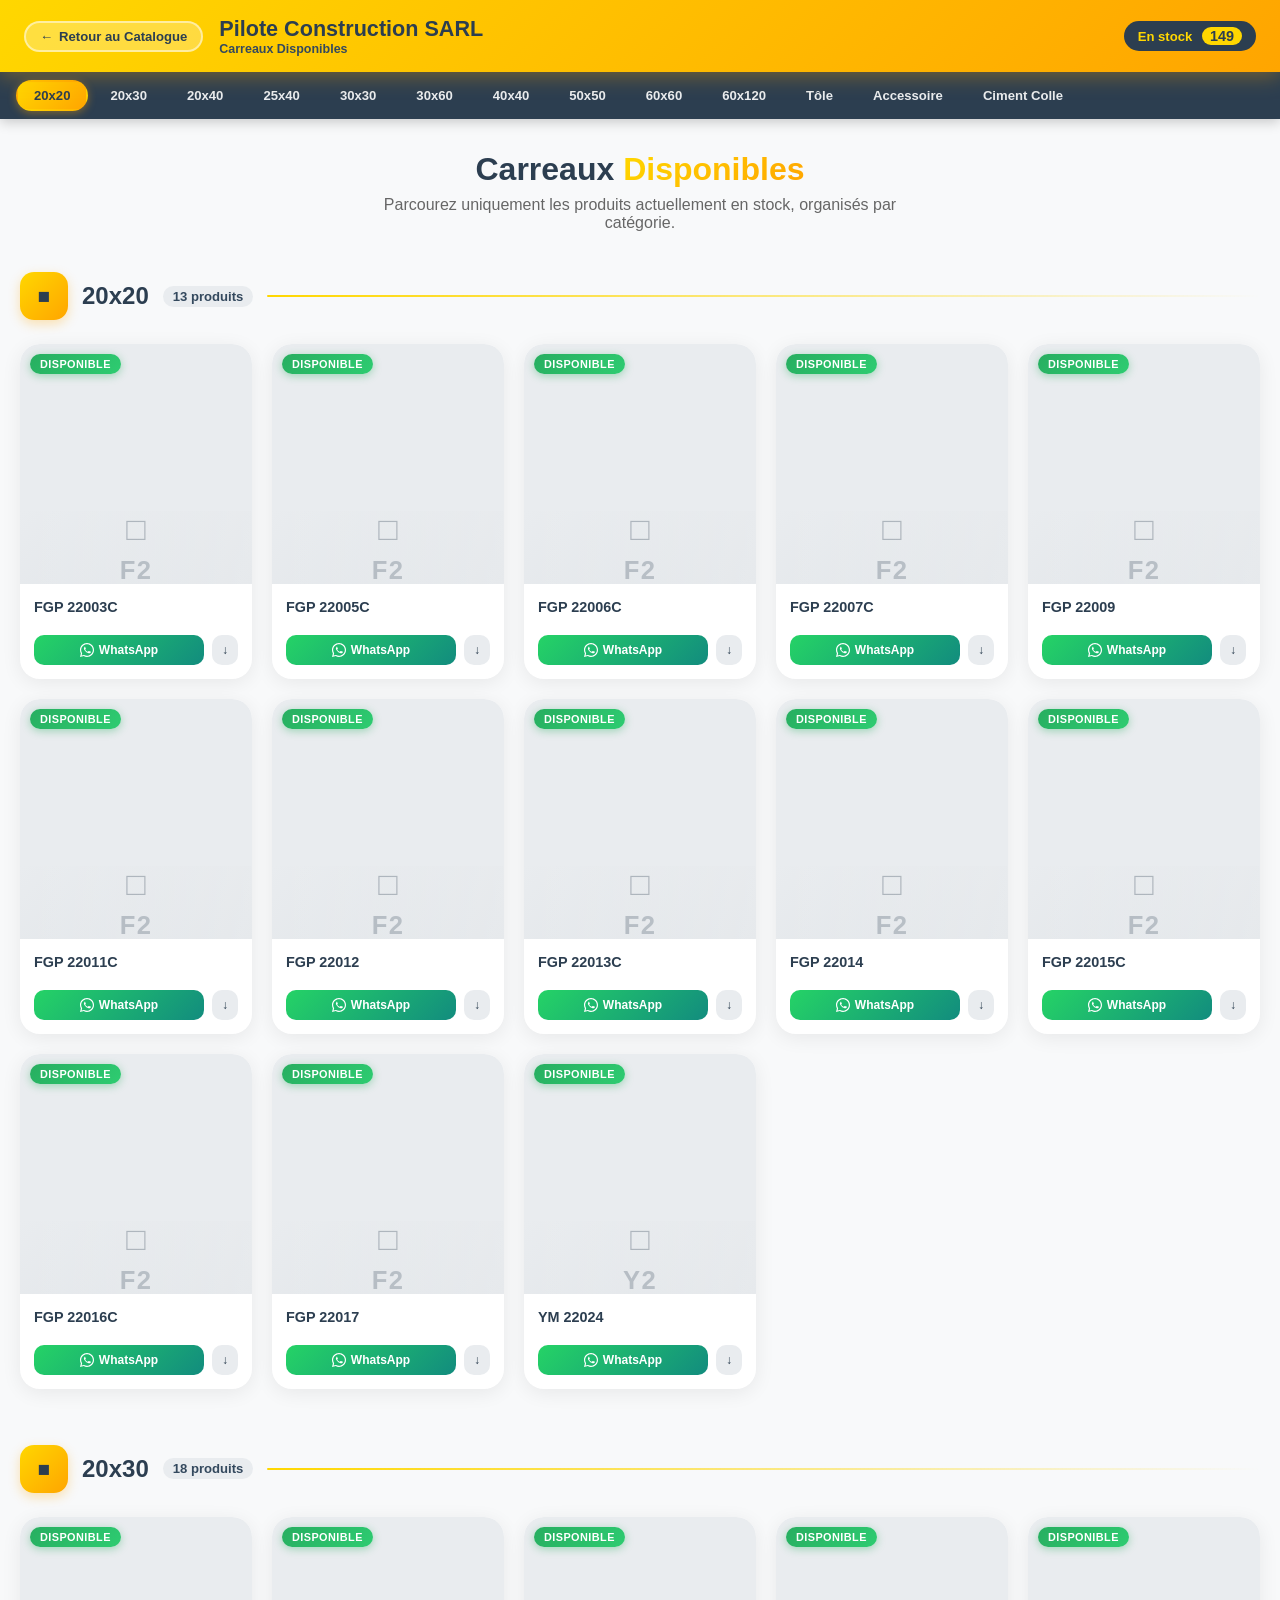
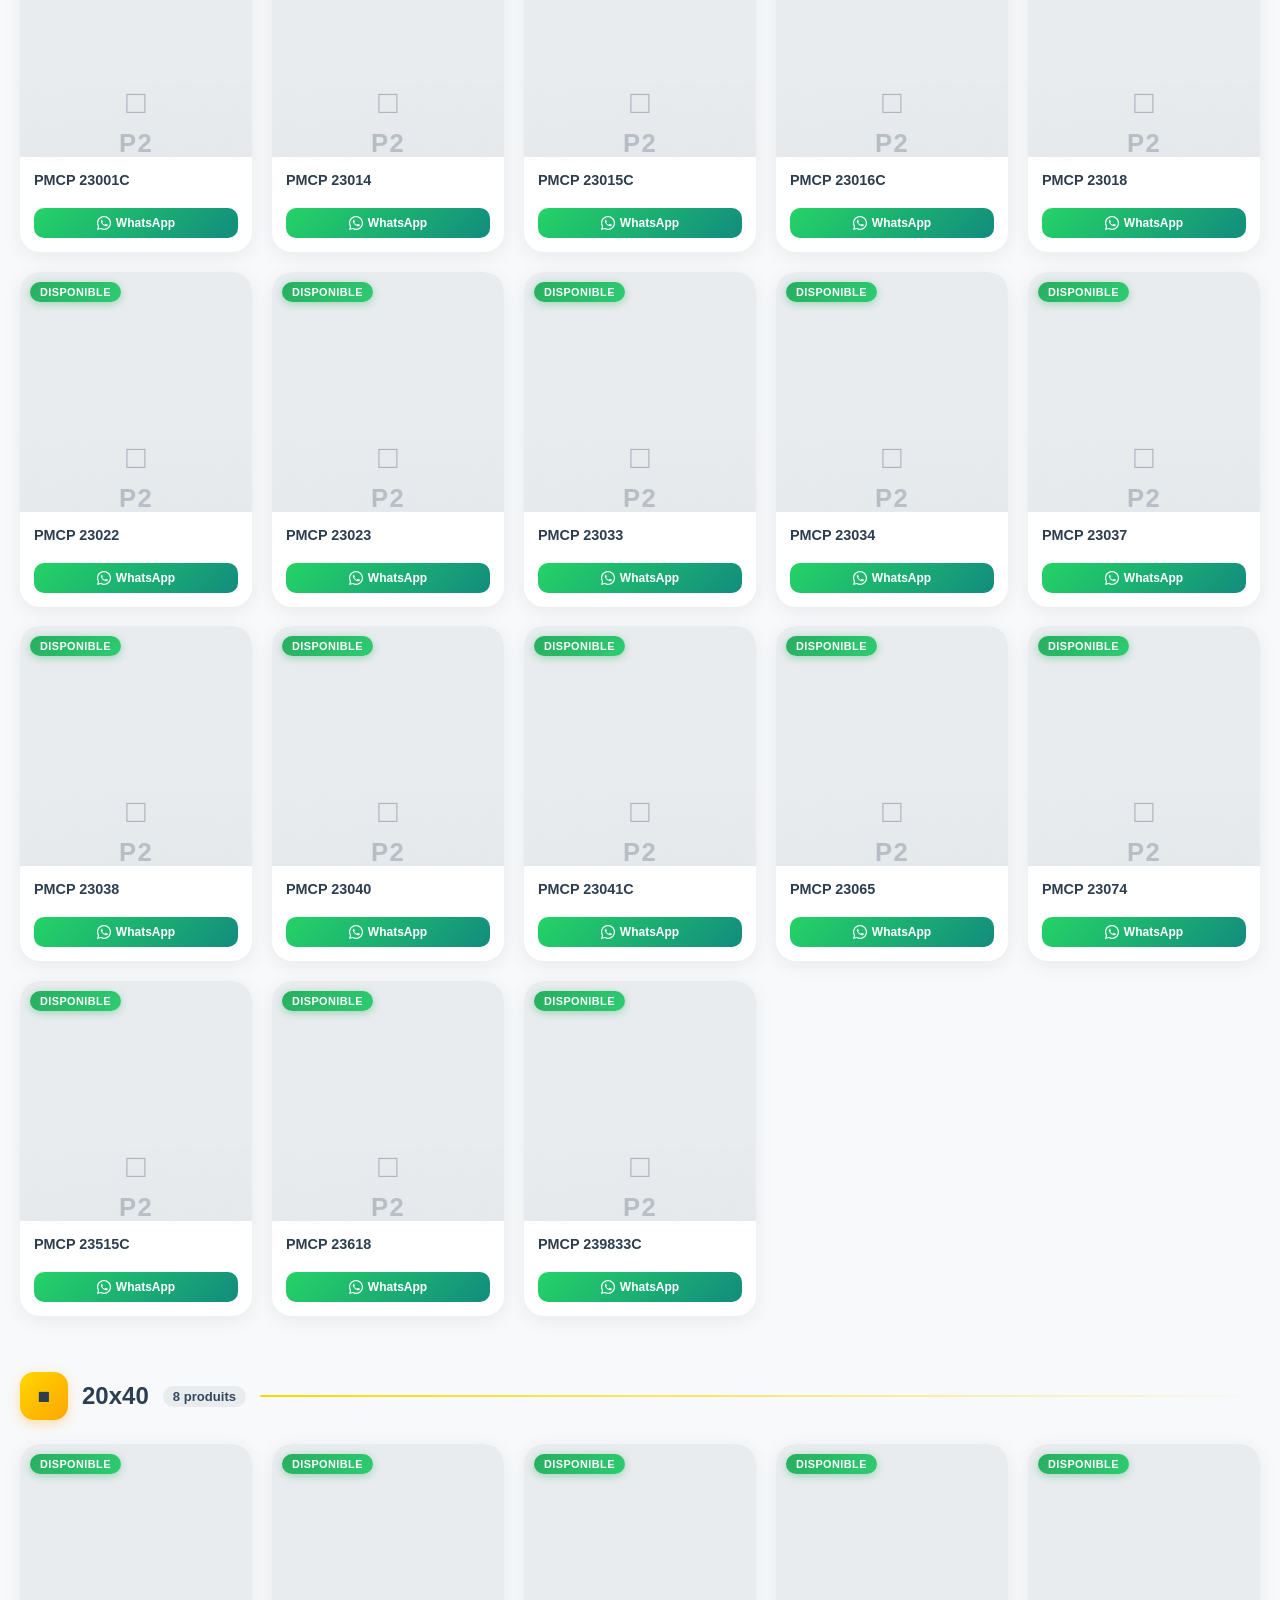
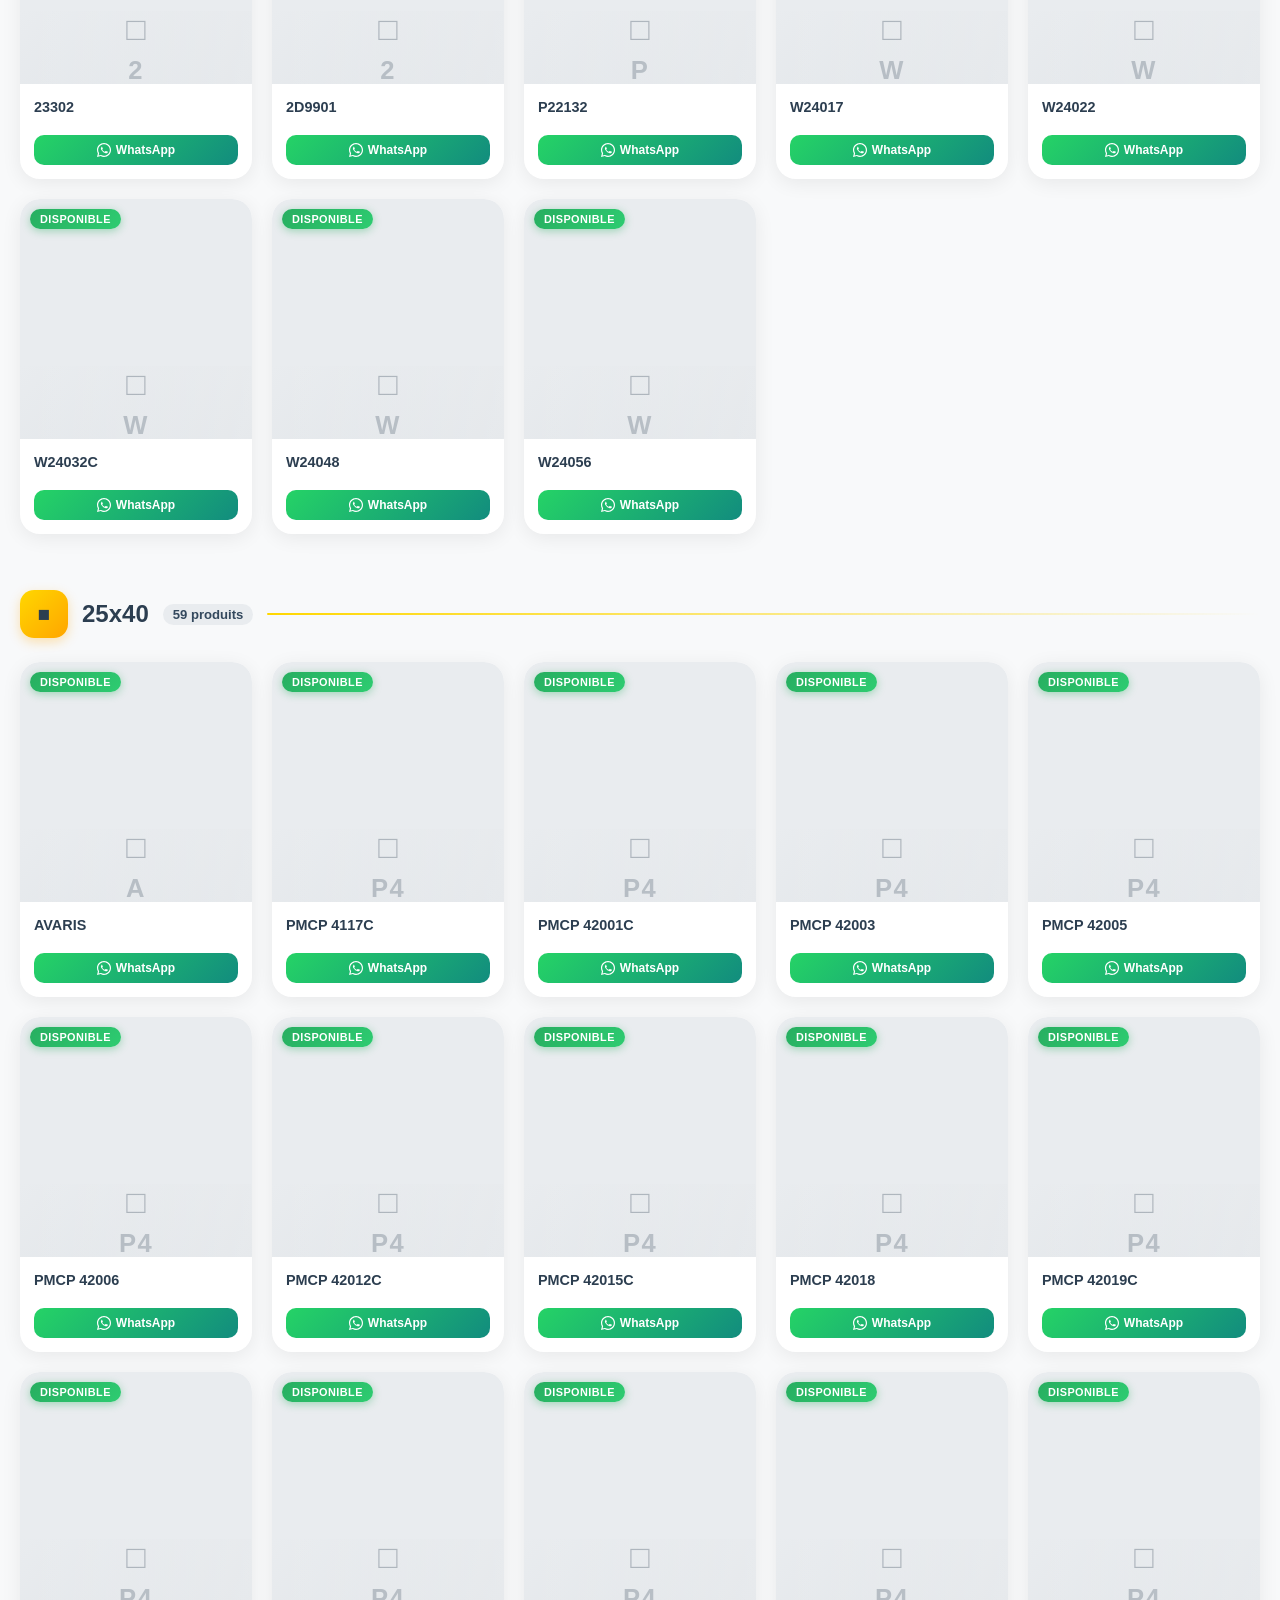
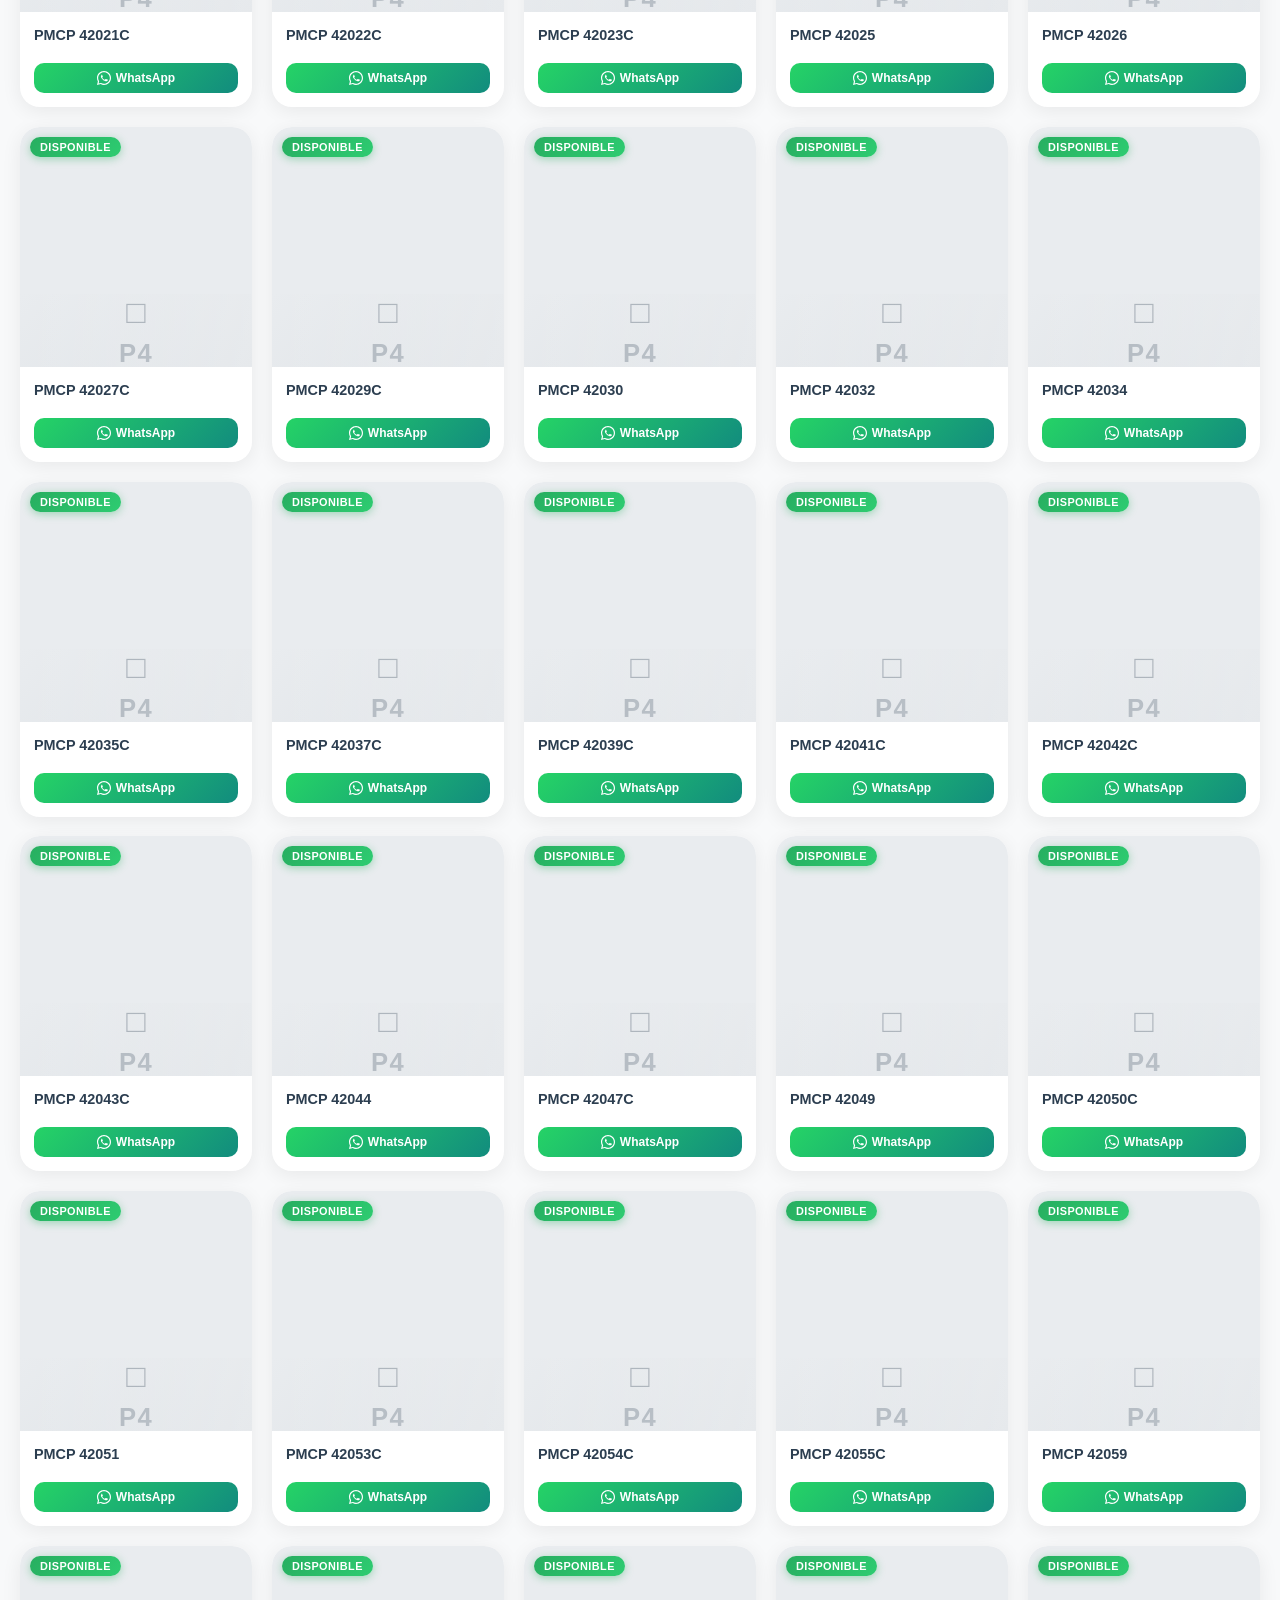
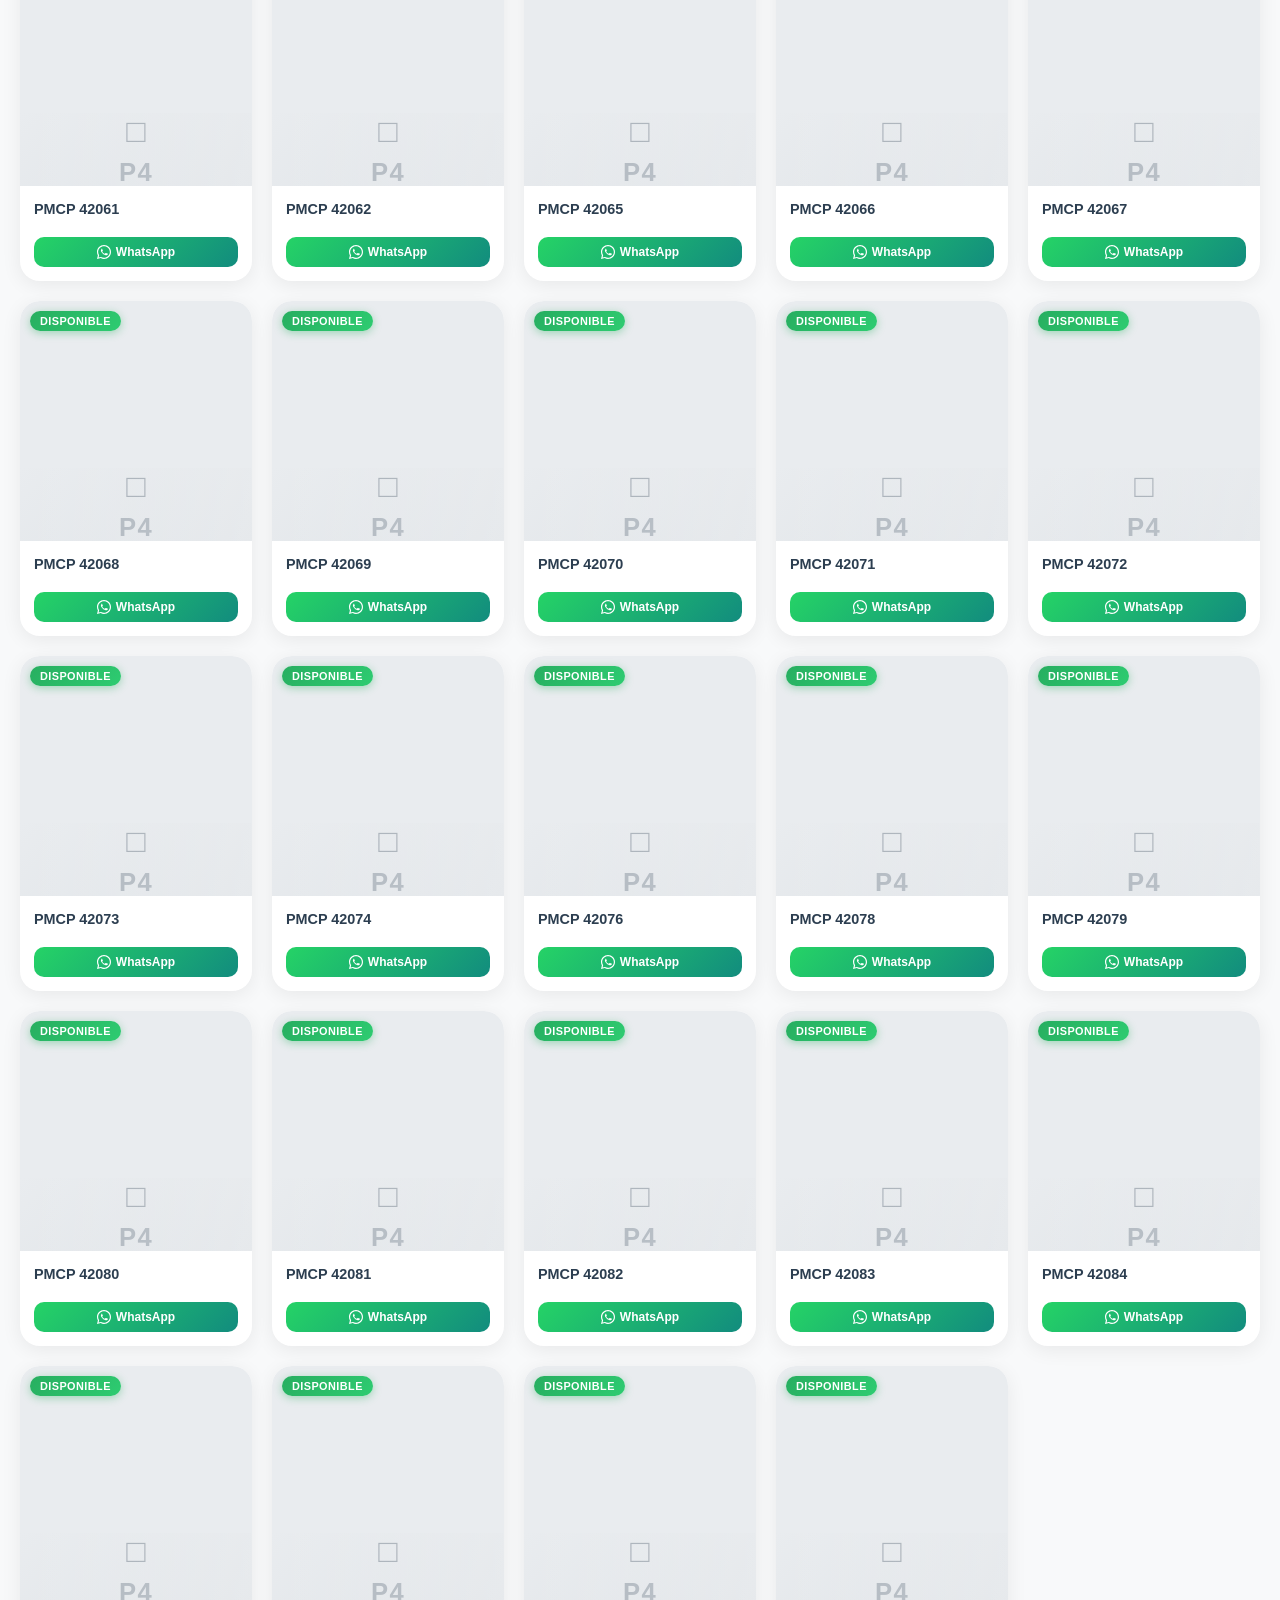
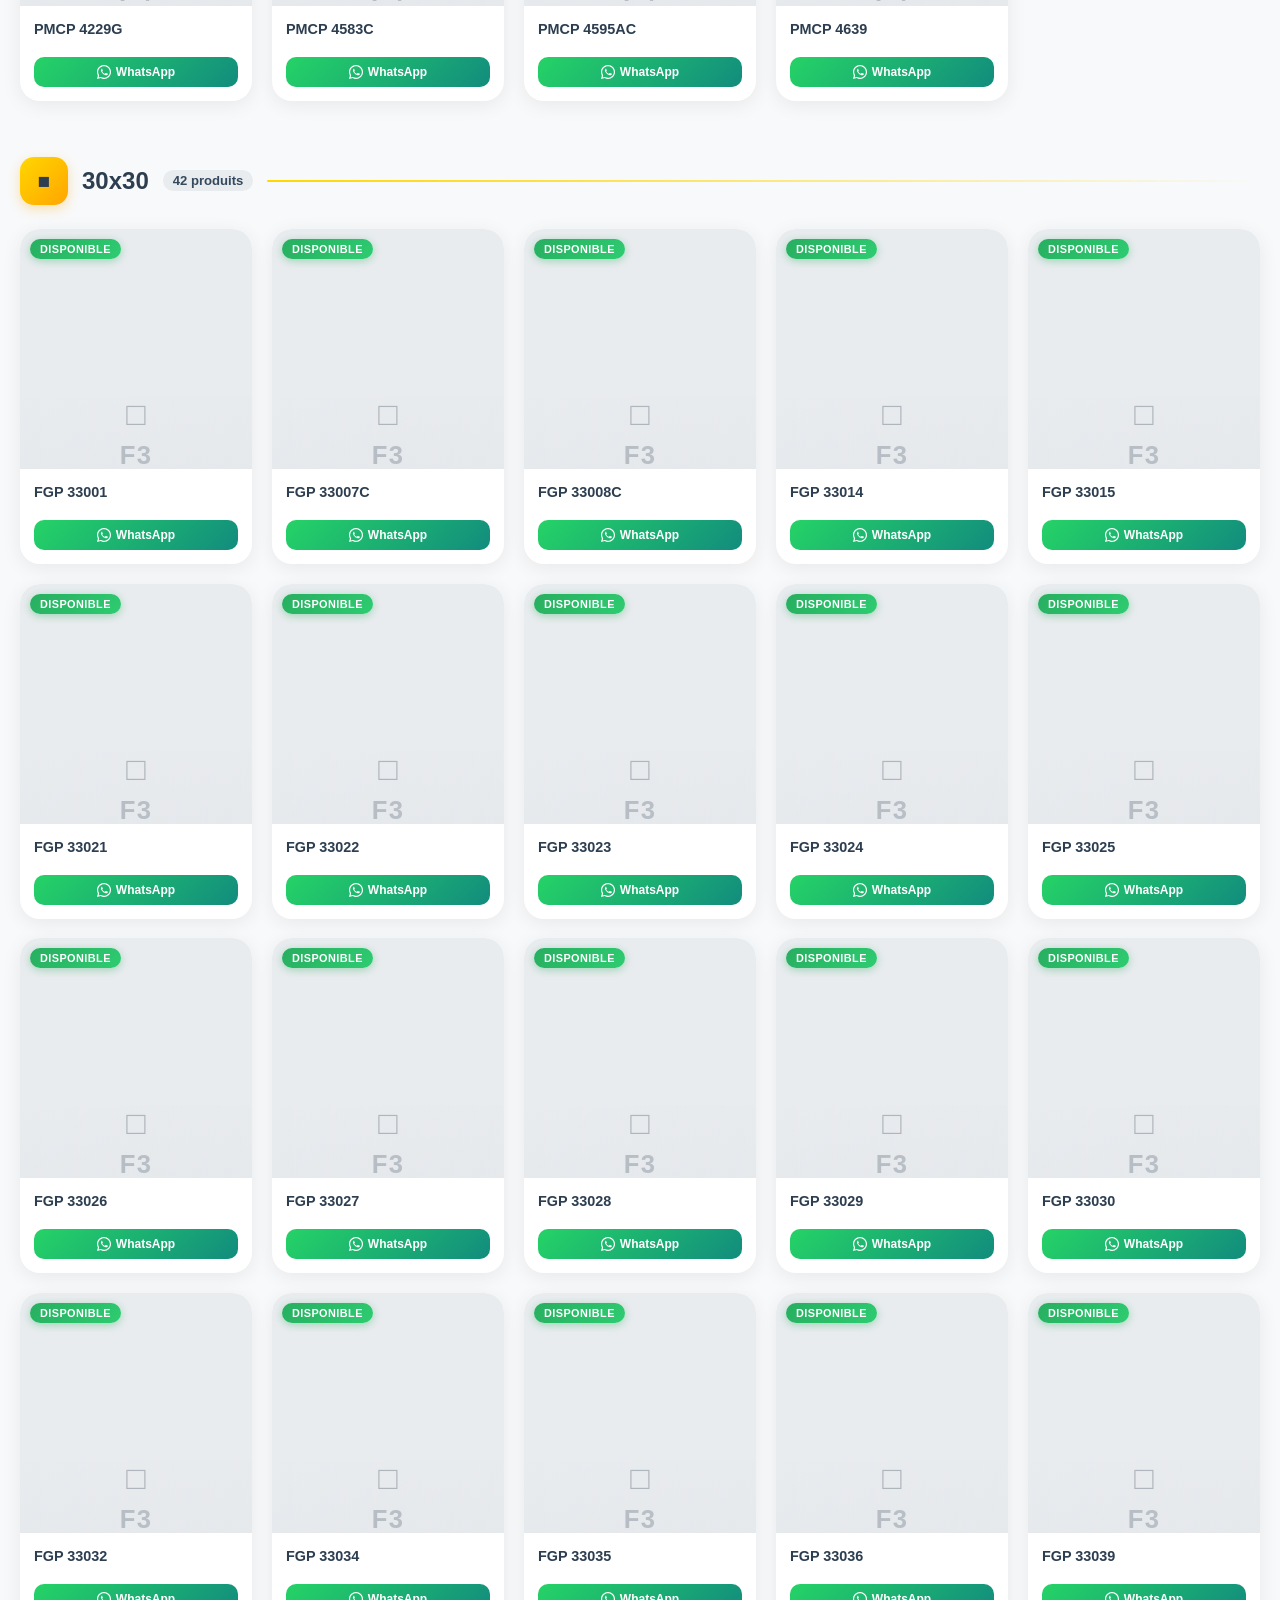
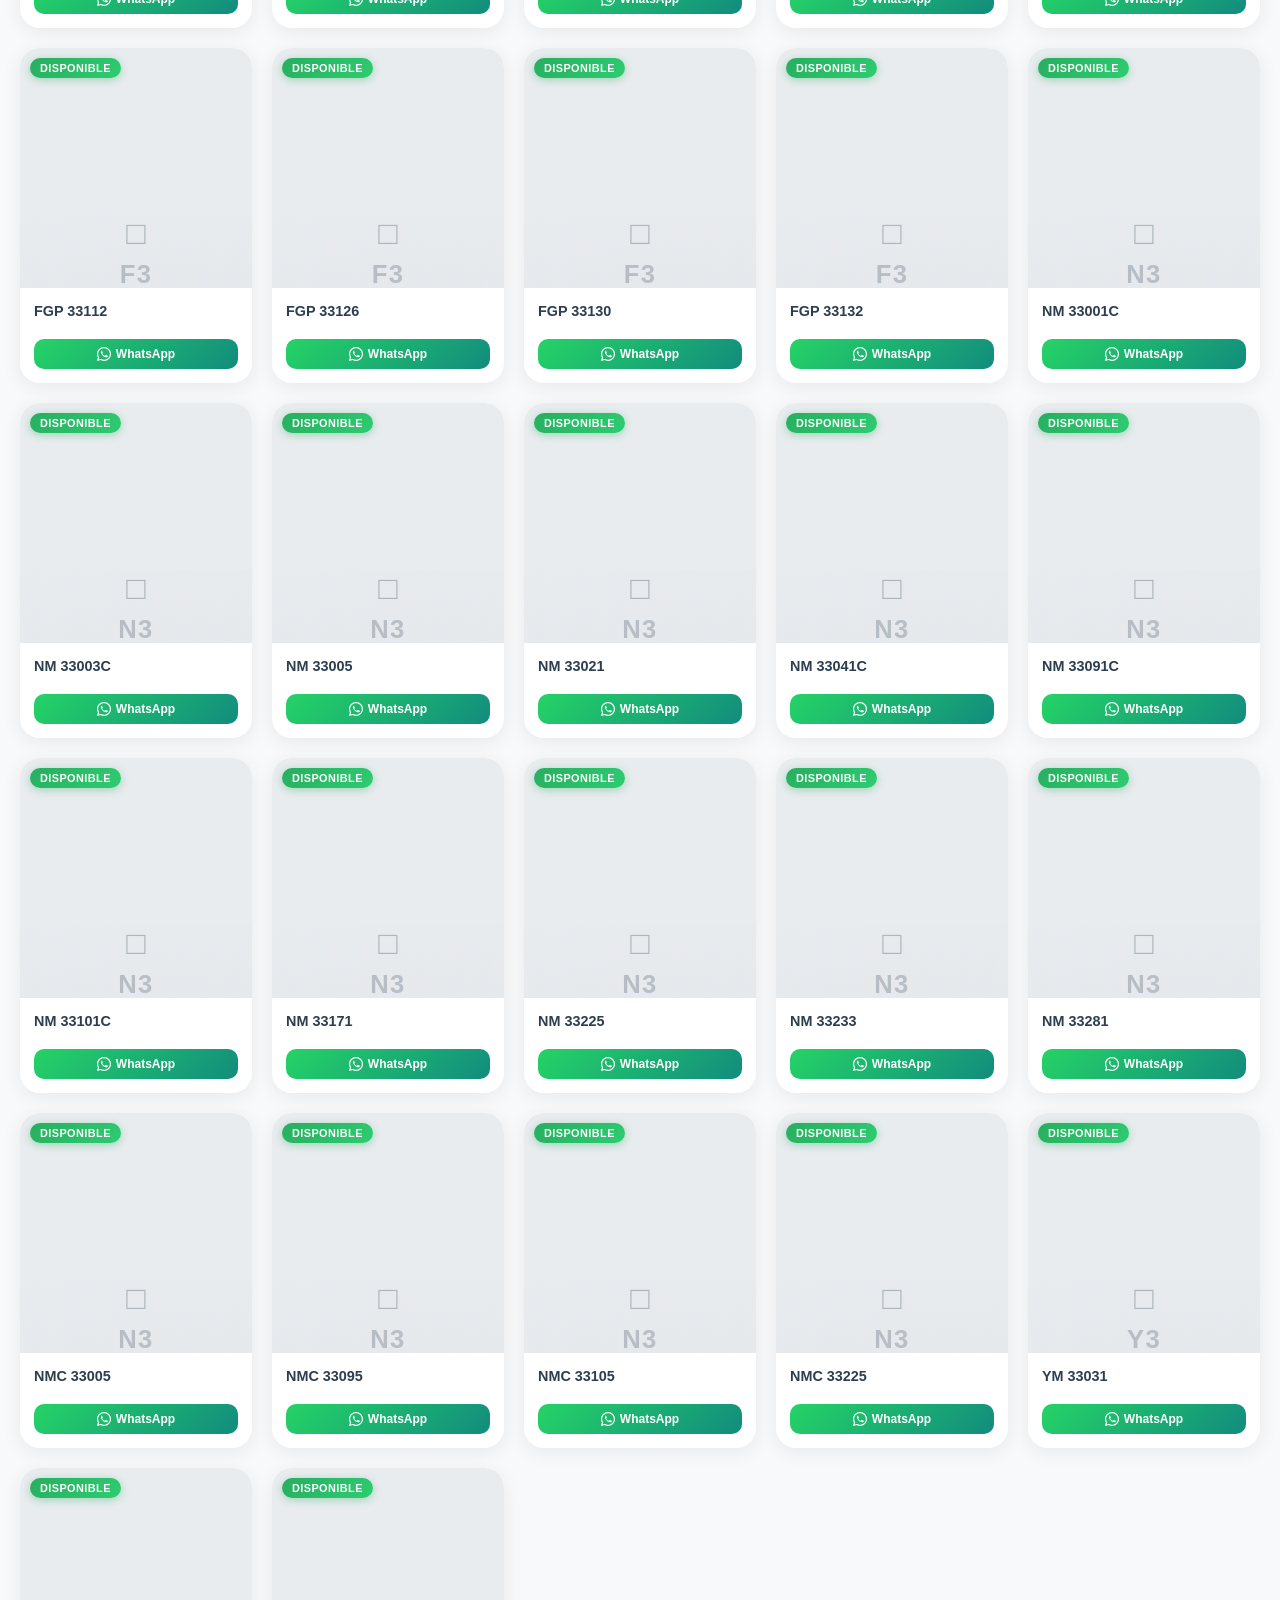
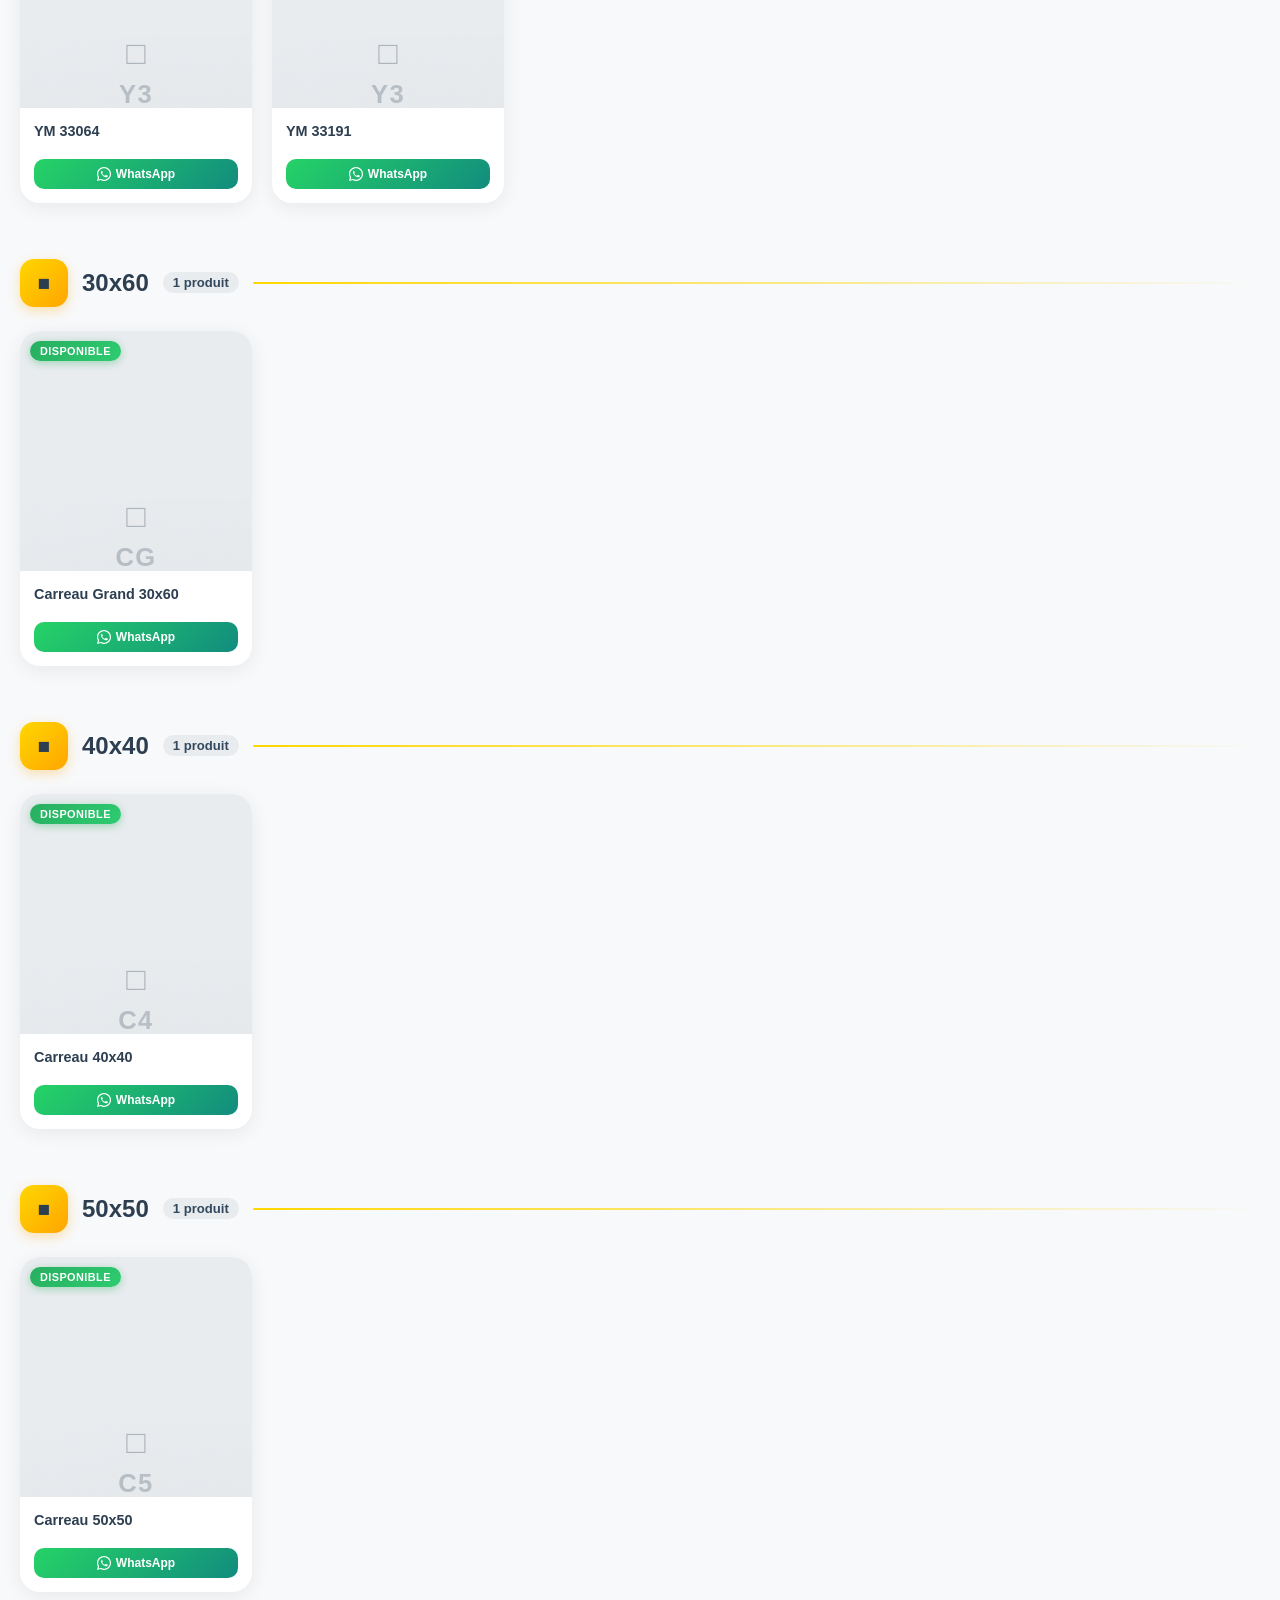
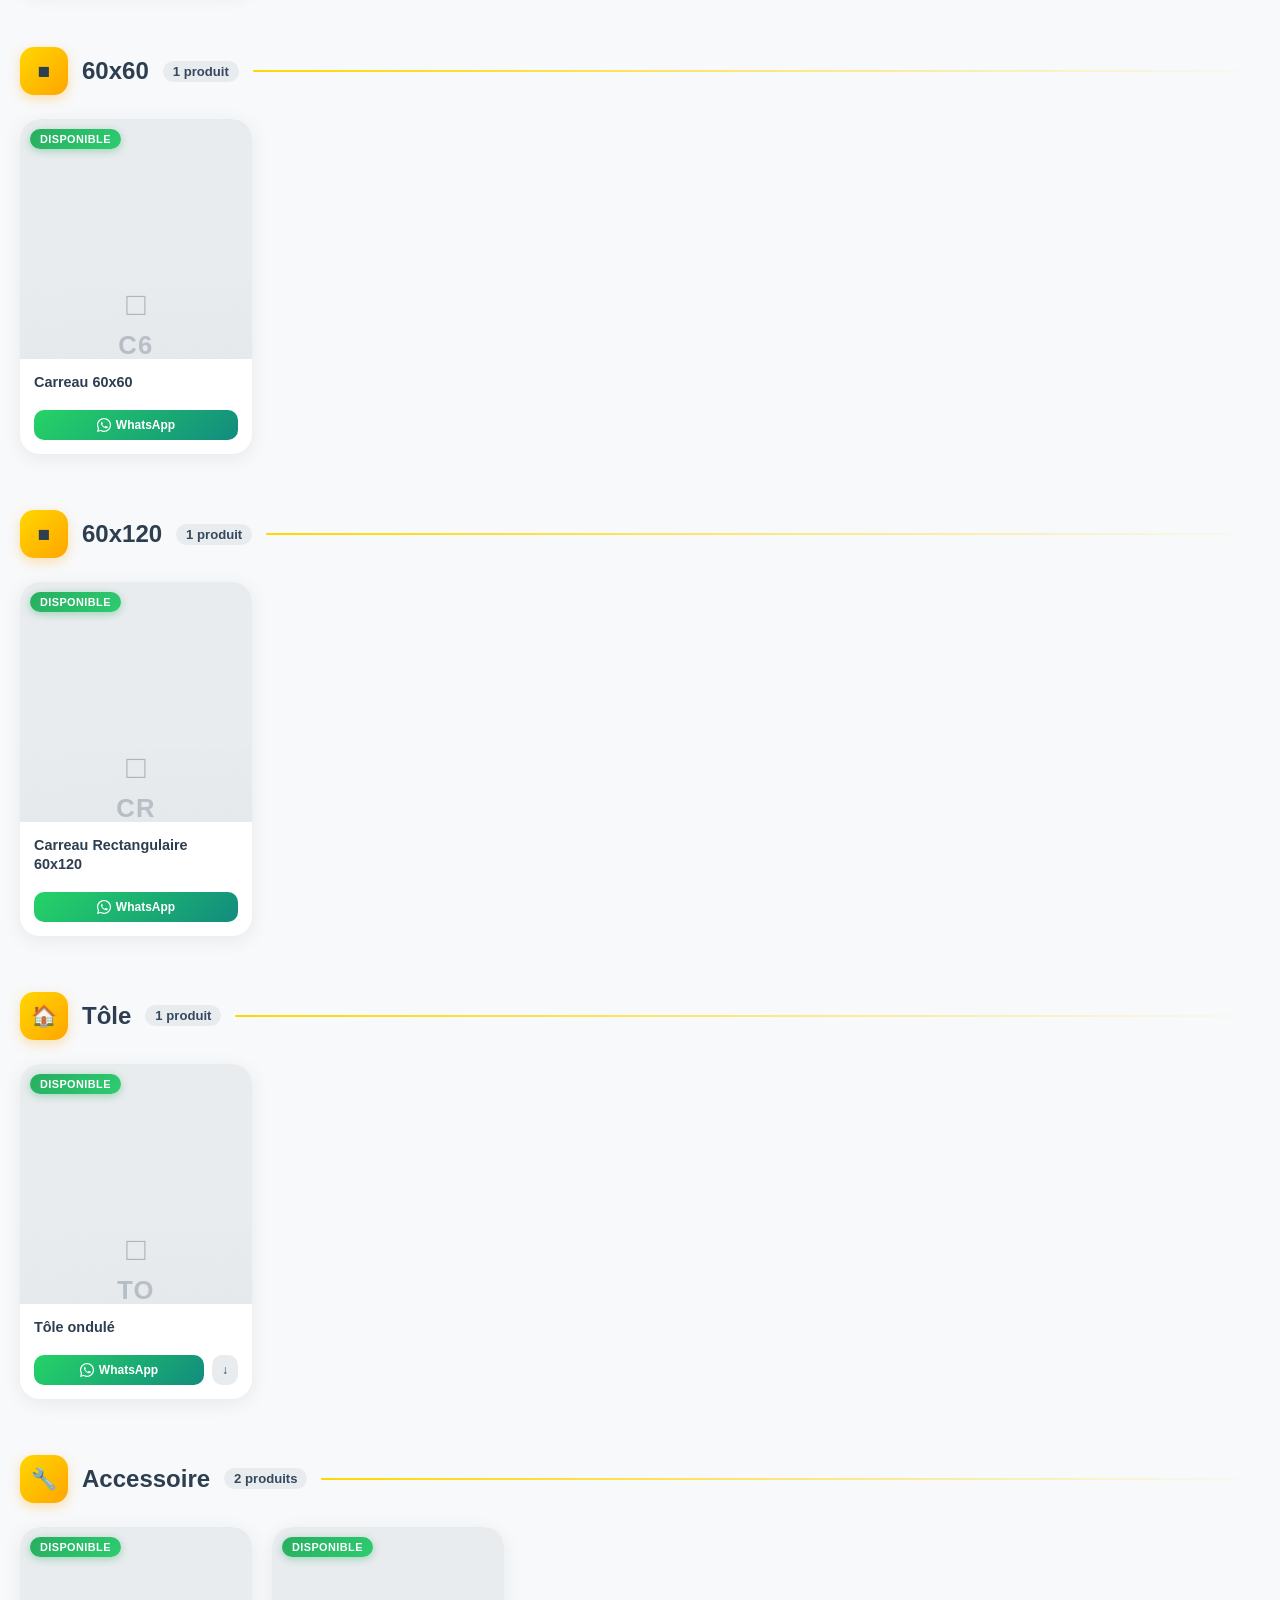
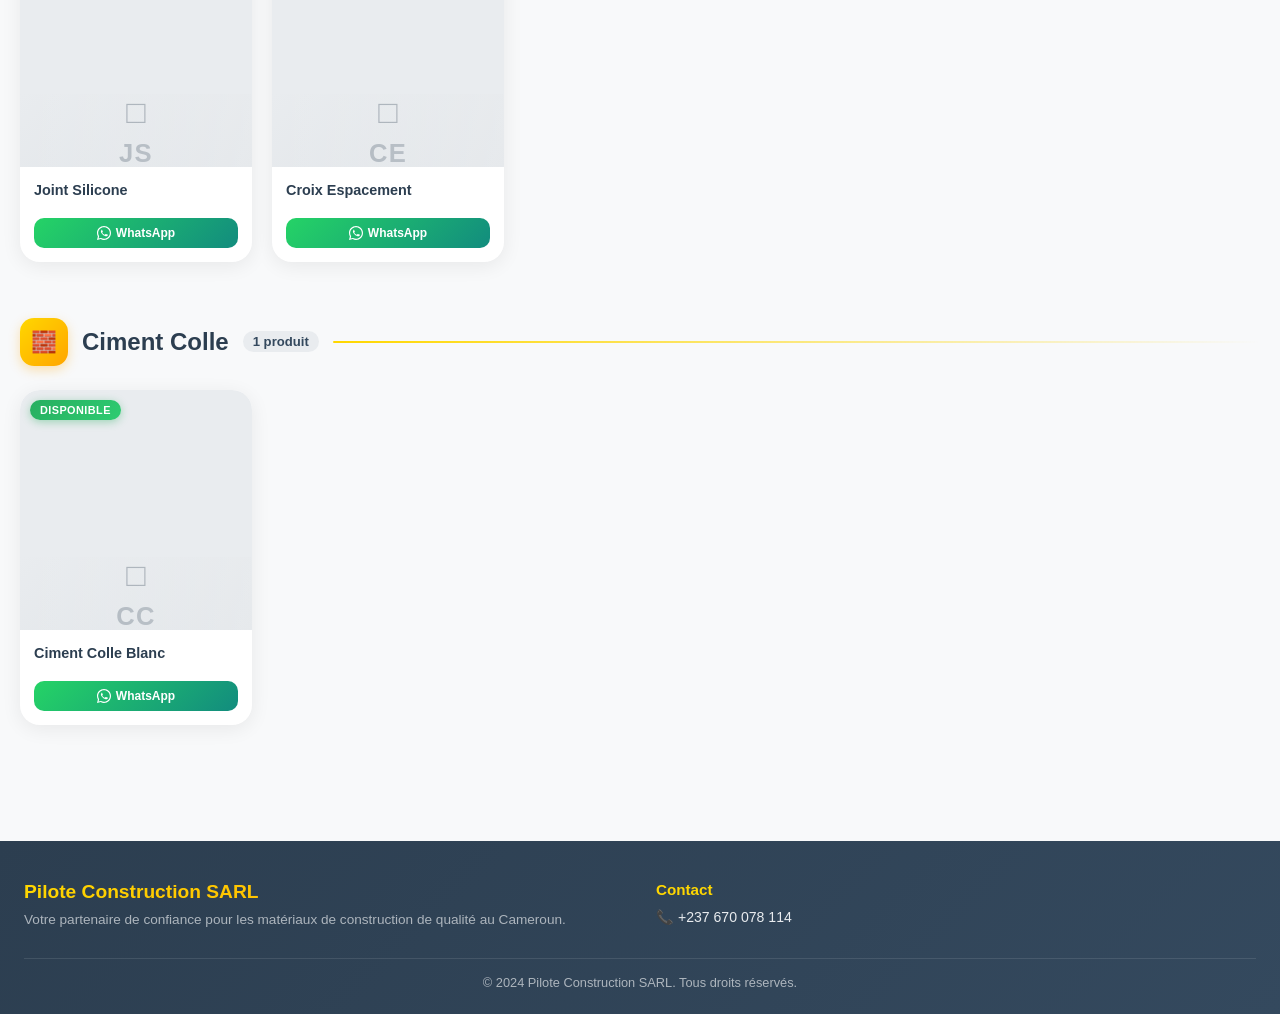
==== commit 552ba67c: "ajout des 20/20" ====
--- a/carreau_dispo.html
+++ b/carreau_dispo.html
@@ -735,76 +735,81 @@
   ============================================================ -->
     <script>
         /* ============================================================
-               DATA
-               Set disponible: false to hide a product.
-            ============================================================ */
+                       DATA
+                       Set disponible: false to hide a product.
+                    ============================================================ */
         const products = [
             /* ── carreaux-20x20 ── */
             {
                 id: "FGP 22003C",
                 category: "carreaux-20x20",
-                image: "",
+                image: "FGP_22003.JPEG",
                 disponible: true
             }, {
                 id: "FGP 22005C",
                 category: "carreaux-20x20",
-                image: "",
+                image: "FGP_22005.JPEG",
+                disponible: true
+            }, {
+                id: "FGP 22006C",
+                category: "carreaux-20x20",
+                image: "FGP_22006.JPEG",
                 disponible: true
             }, {
                 id: "FGP 22007C",
                 category: "carreaux-20x20",
-                image: "",
+                image: "FGP_22007.JPEG",
                 disponible: true
             }, {
                 id: "FGP 22008",
                 category: "carreaux-20x20",
-                image: "",
+                image: "FGP_22008.JPEG",
                 disponible: false
             }, // hidden
             {
                 id: "FGP 22009",
                 category: "carreaux-20x20",
-                image: "",
+                image: "FGP_22009.JPEG",
                 disponible: true
             }, {
                 id: "FGP 22011C",
                 category: "carreaux-20x20",
-                image: "",
+                image: "FGP_22011.JPEG",
                 disponible: true
             }, {
                 id: "FGP 22012",
                 category: "carreaux-20x20",
-                image: "",
+                image: "FGP_22012.JPEG",
                 disponible: true
             }, {
                 id: "FGP 22013C",
                 category: "carreaux-20x20",
-                image: "",
+                image: "FGP_22013.JPEG",
                 disponible: true
             }, {
                 id: "FGP 22014",
                 category: "carreaux-20x20",
-                image: "",
+                image: "FGP_22014.JPEG",
                 disponible: true
             }, {
                 id: "FGP 22015C",
                 category: "carreaux-20x20",
-                image: "",
+                image: "FGP_22015.JPEG",
                 disponible: true
             }, {
                 id: "FGP 22016C",
                 category: "carreaux-20x20",
-                image: "",
+                image: "FGP_22016.JPEG",
                 disponible: true
             }, {
                 id: "FGP 22017",
                 category: "carreaux-20x20",
-                image: "",
+                image: "FGP_22017.JPEG",
                 disponible: true
             }, {
                 id: "YM 22024",
                 category: "carreaux-20x20",
-                image: "",
+                image: "YM_22024.JPEG",
                 disponible: true
             },
 
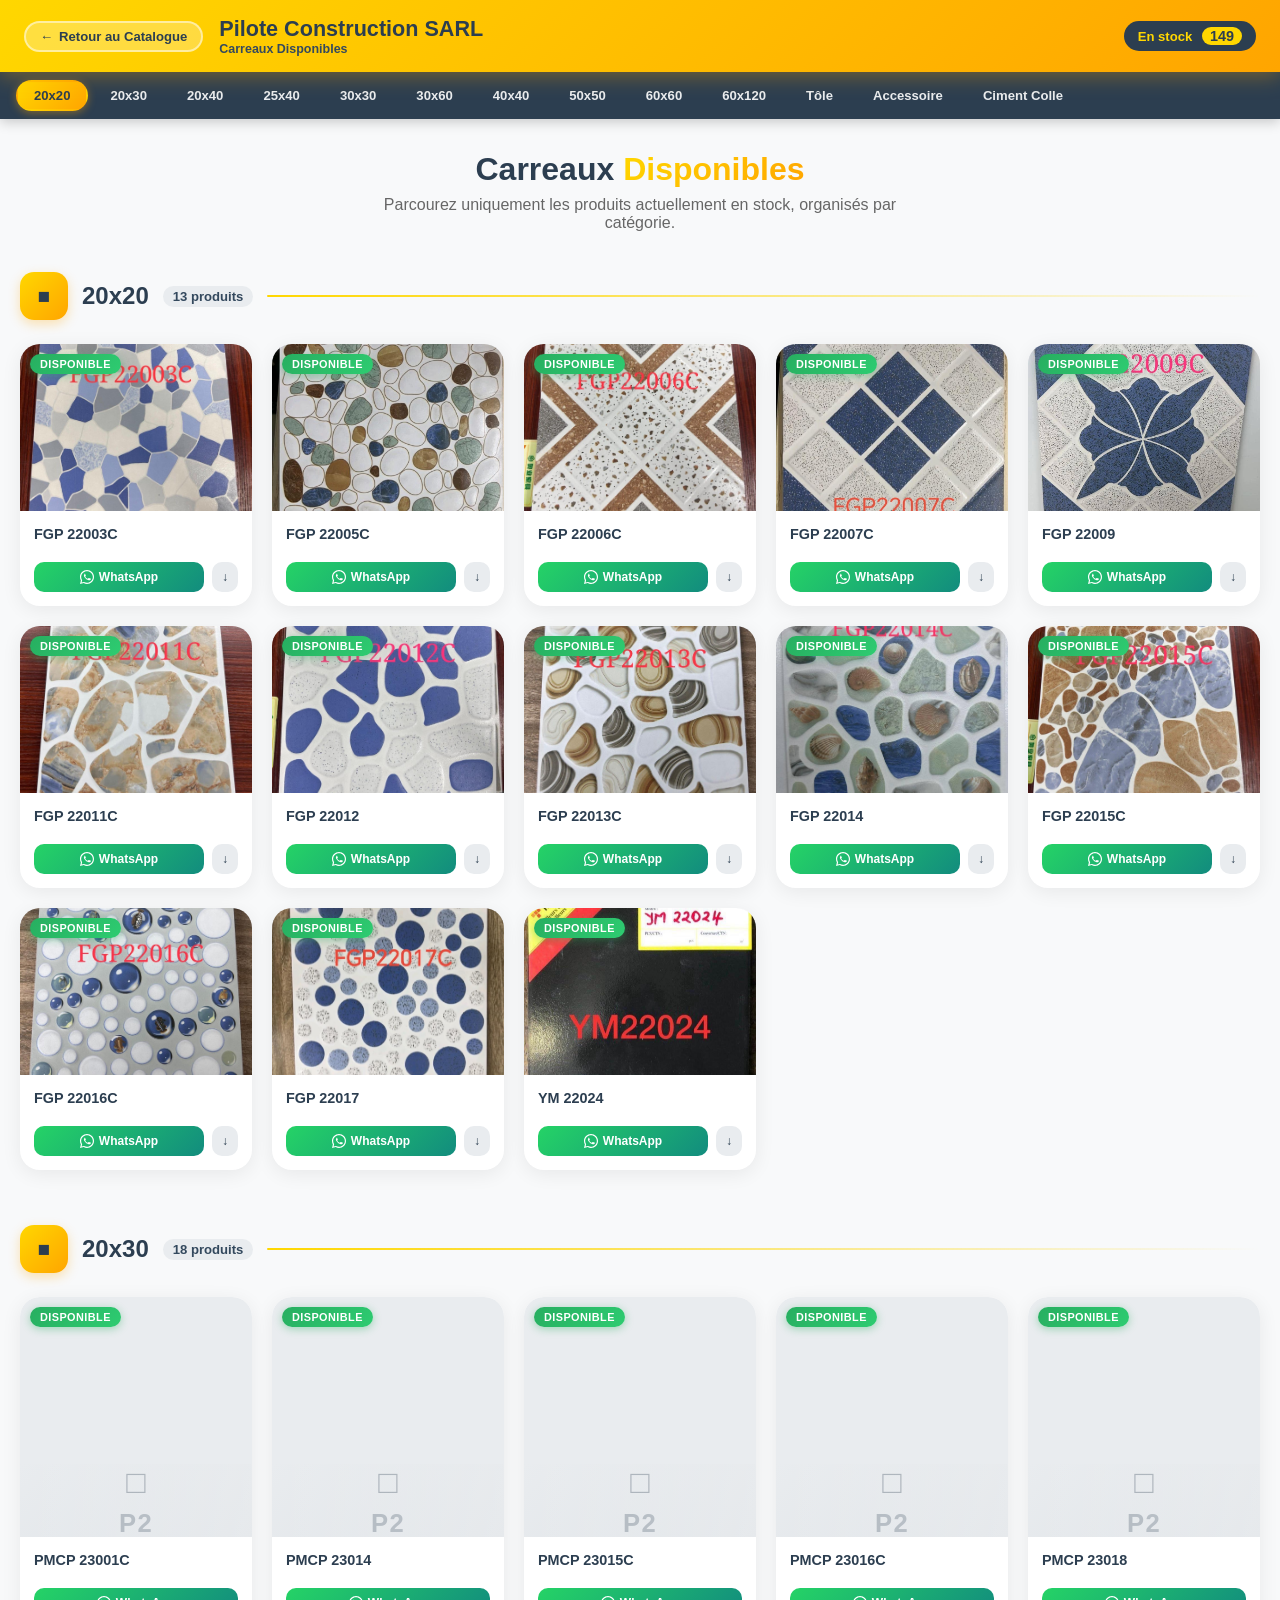
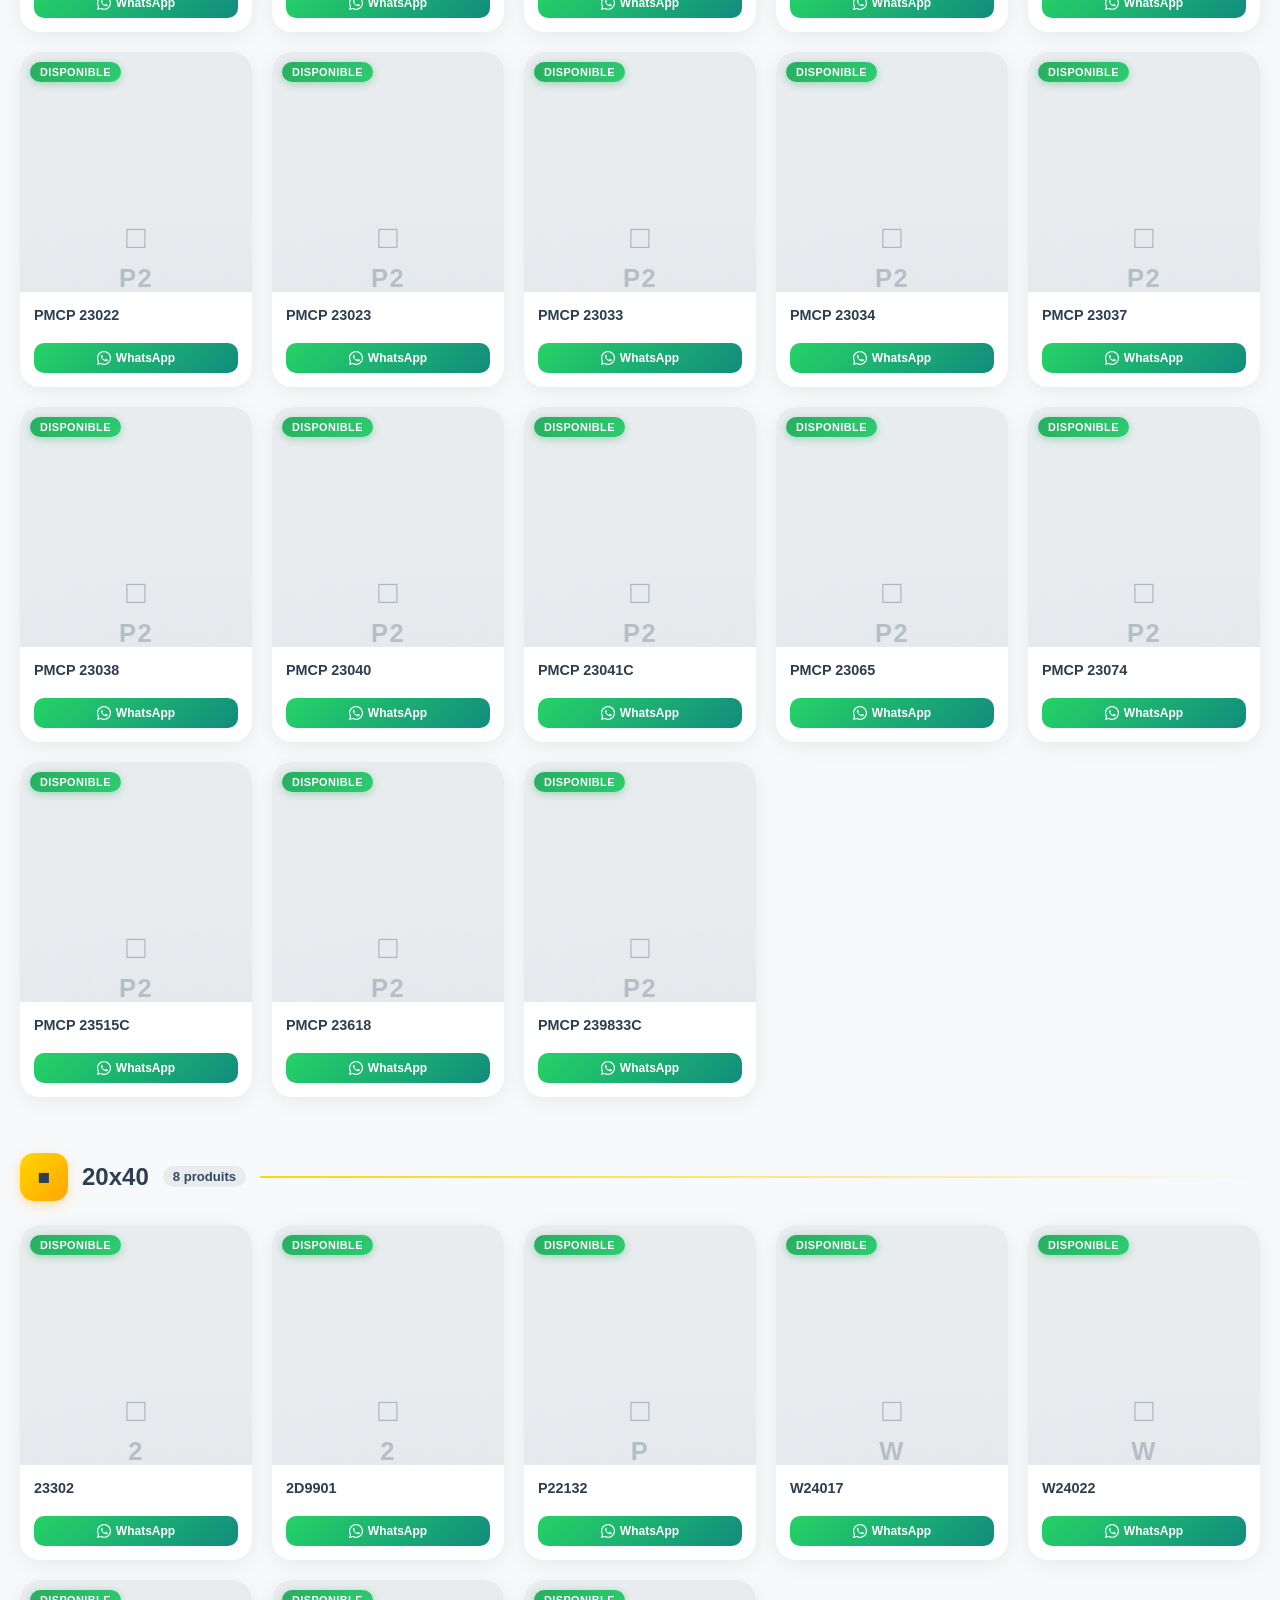
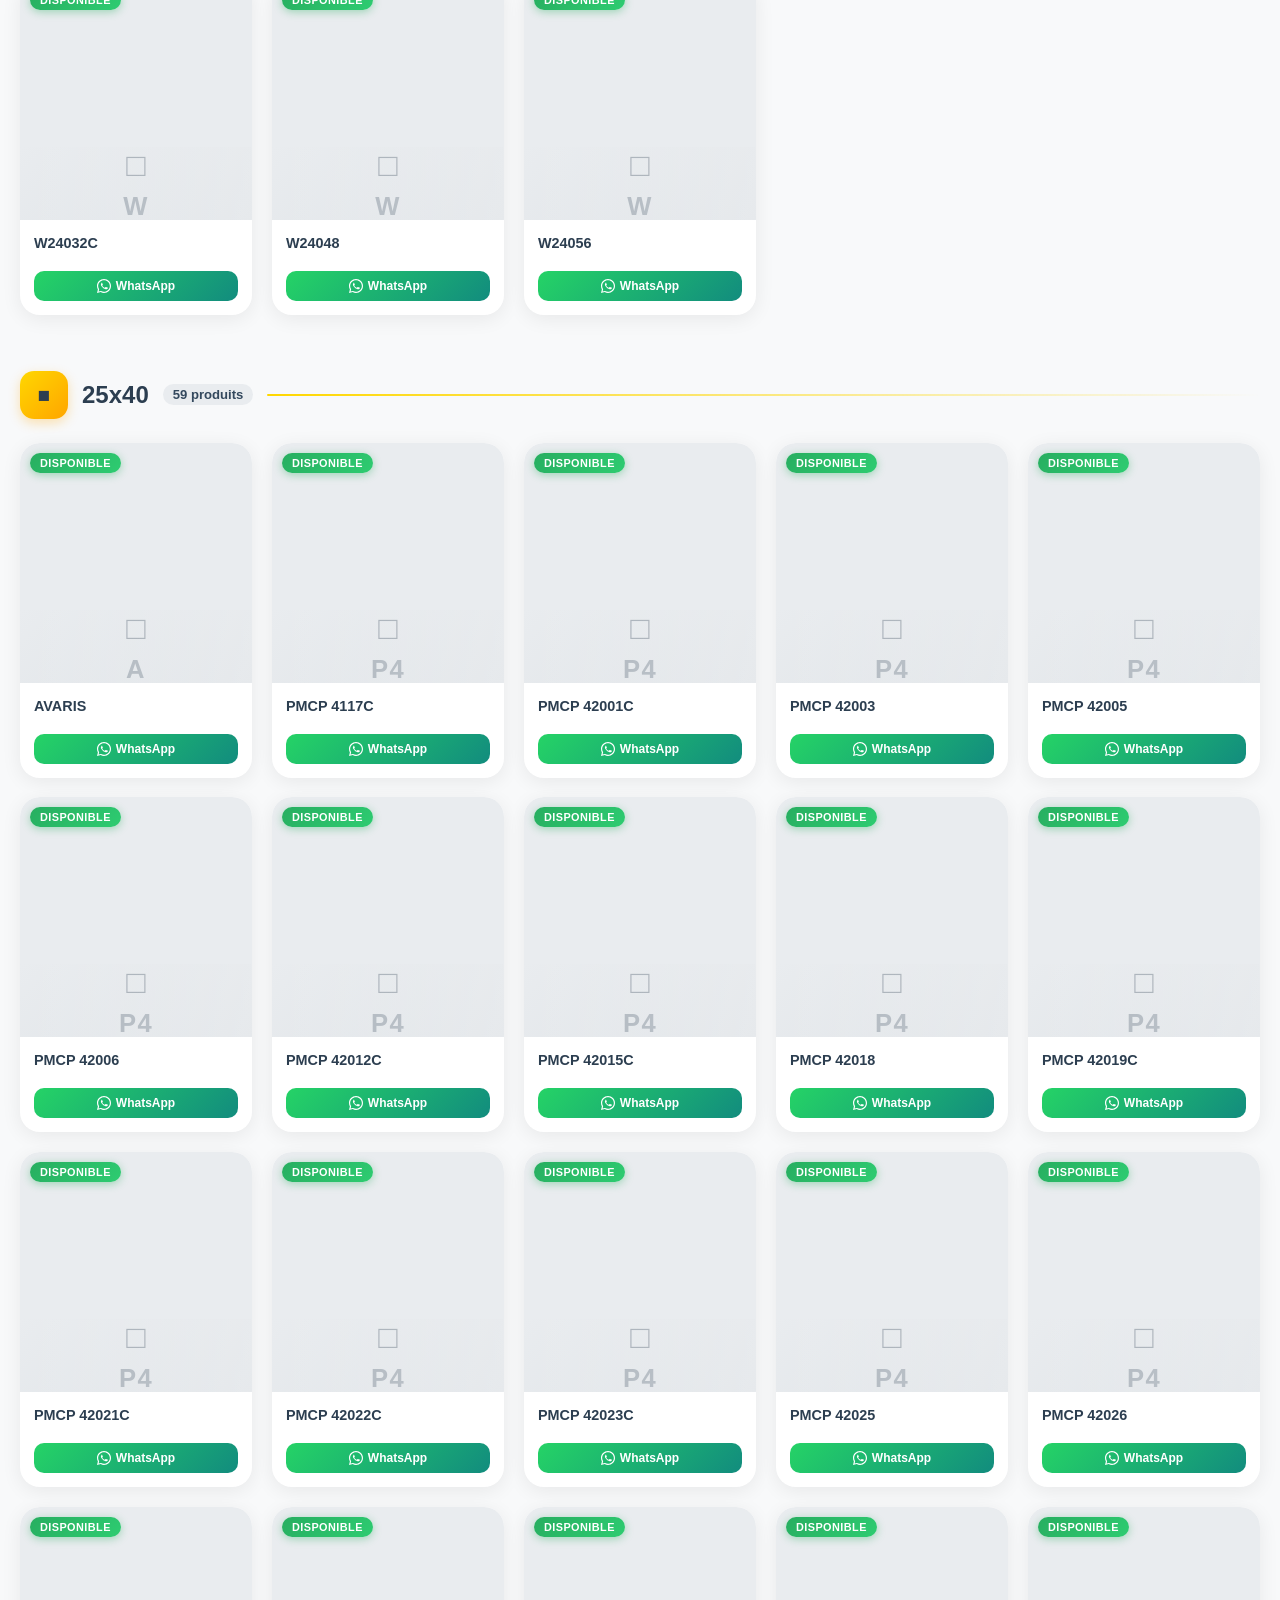
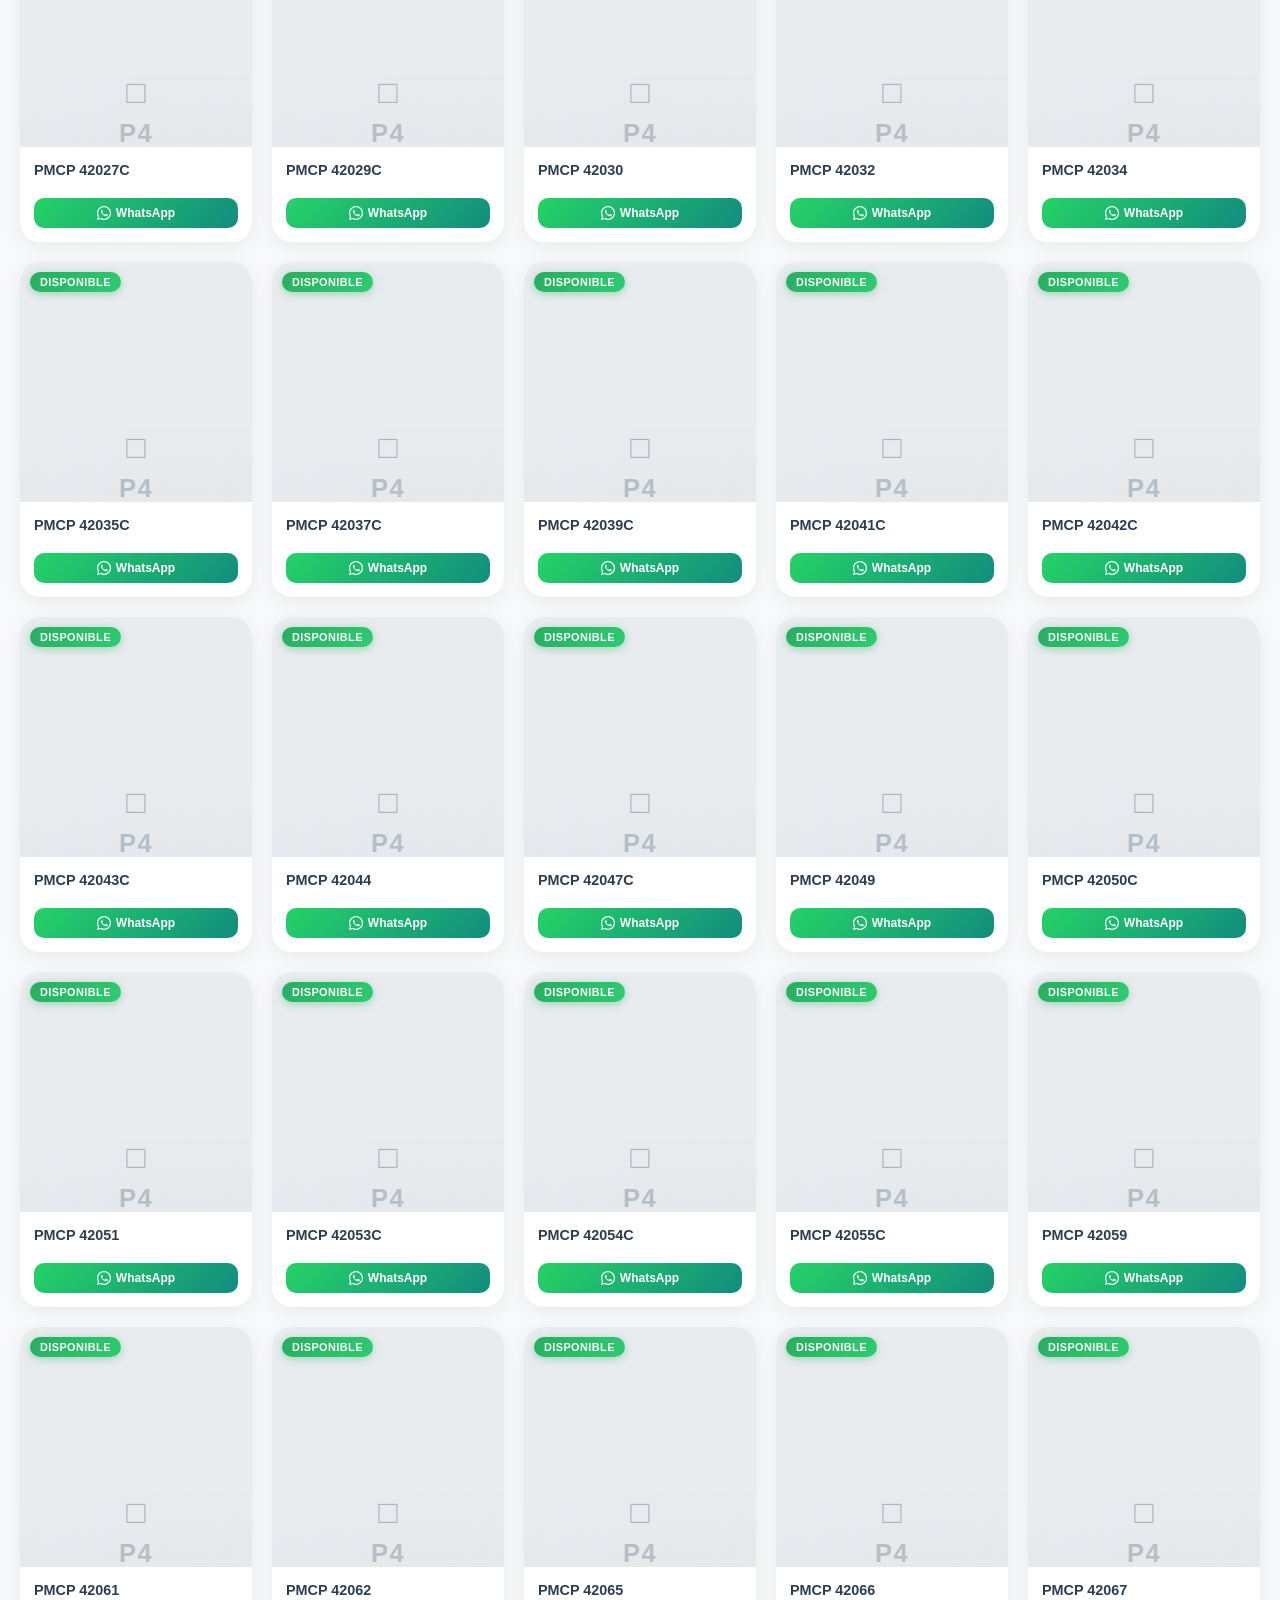
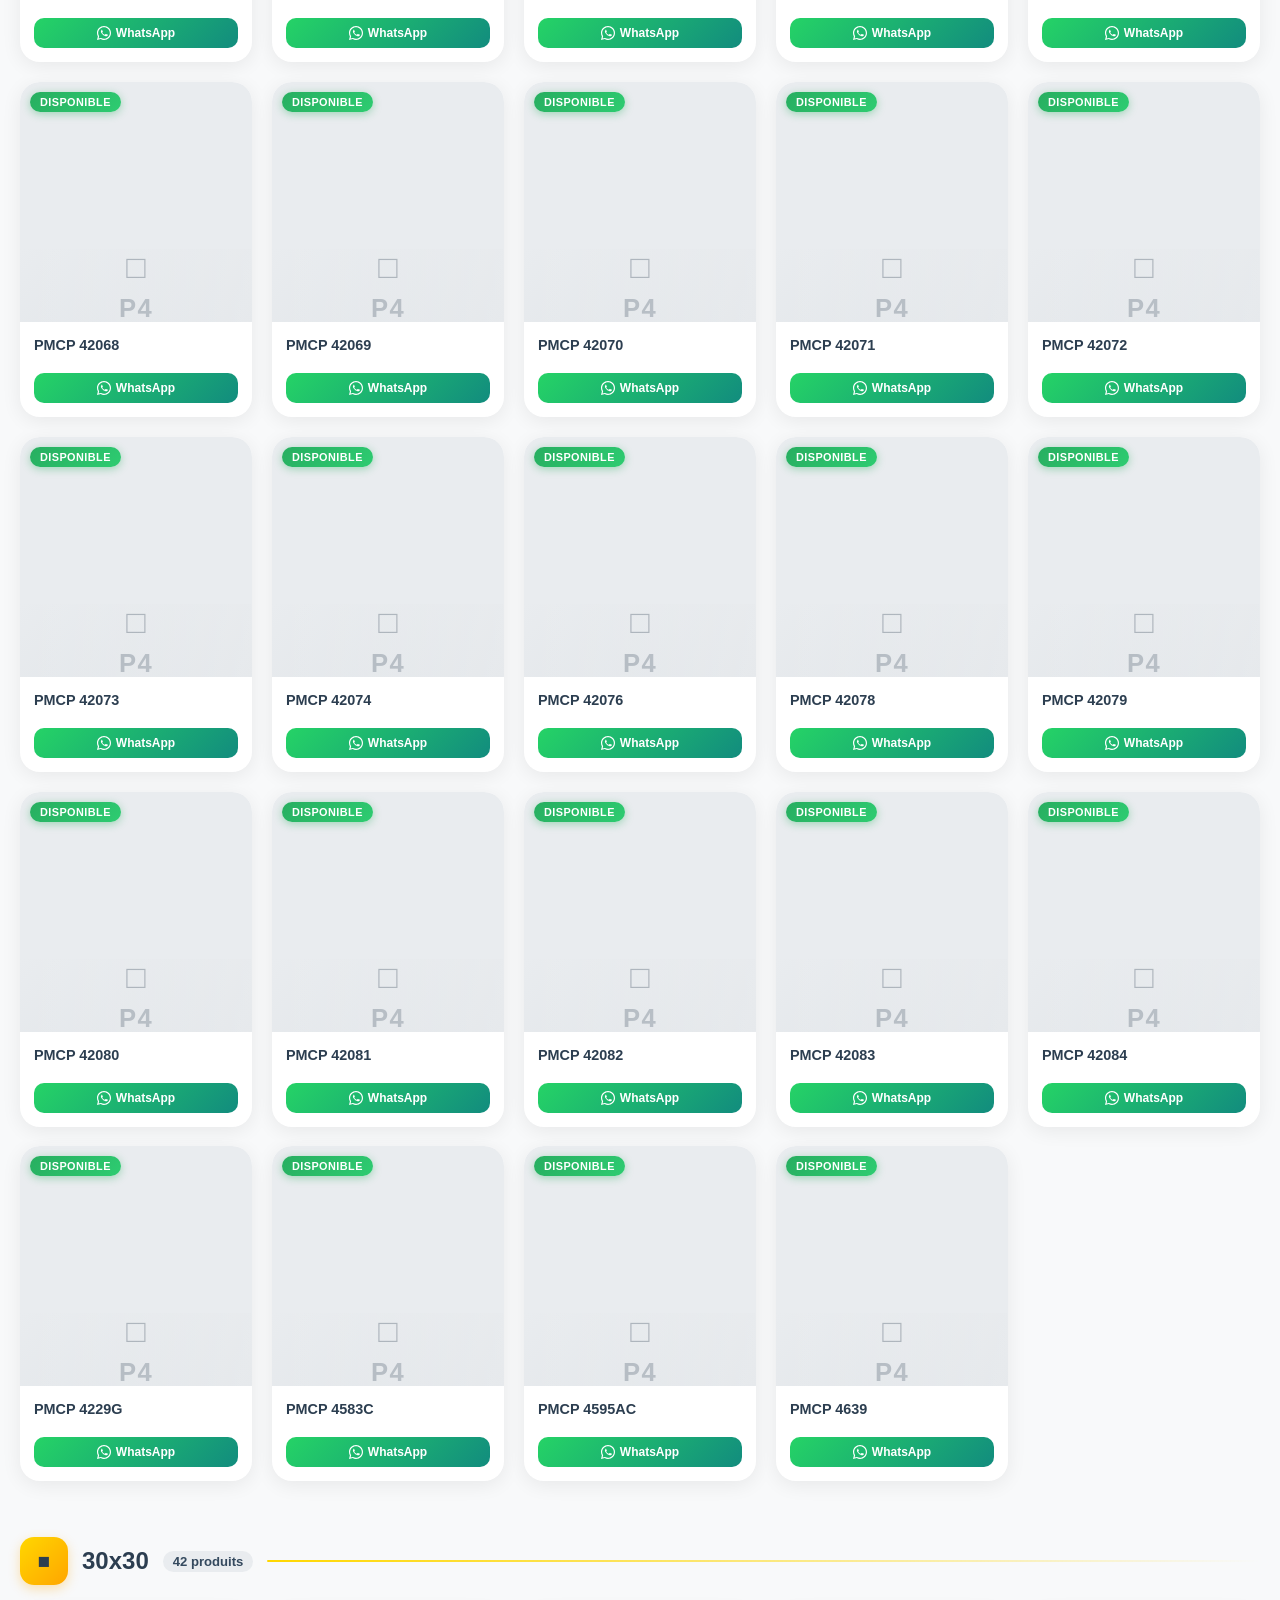
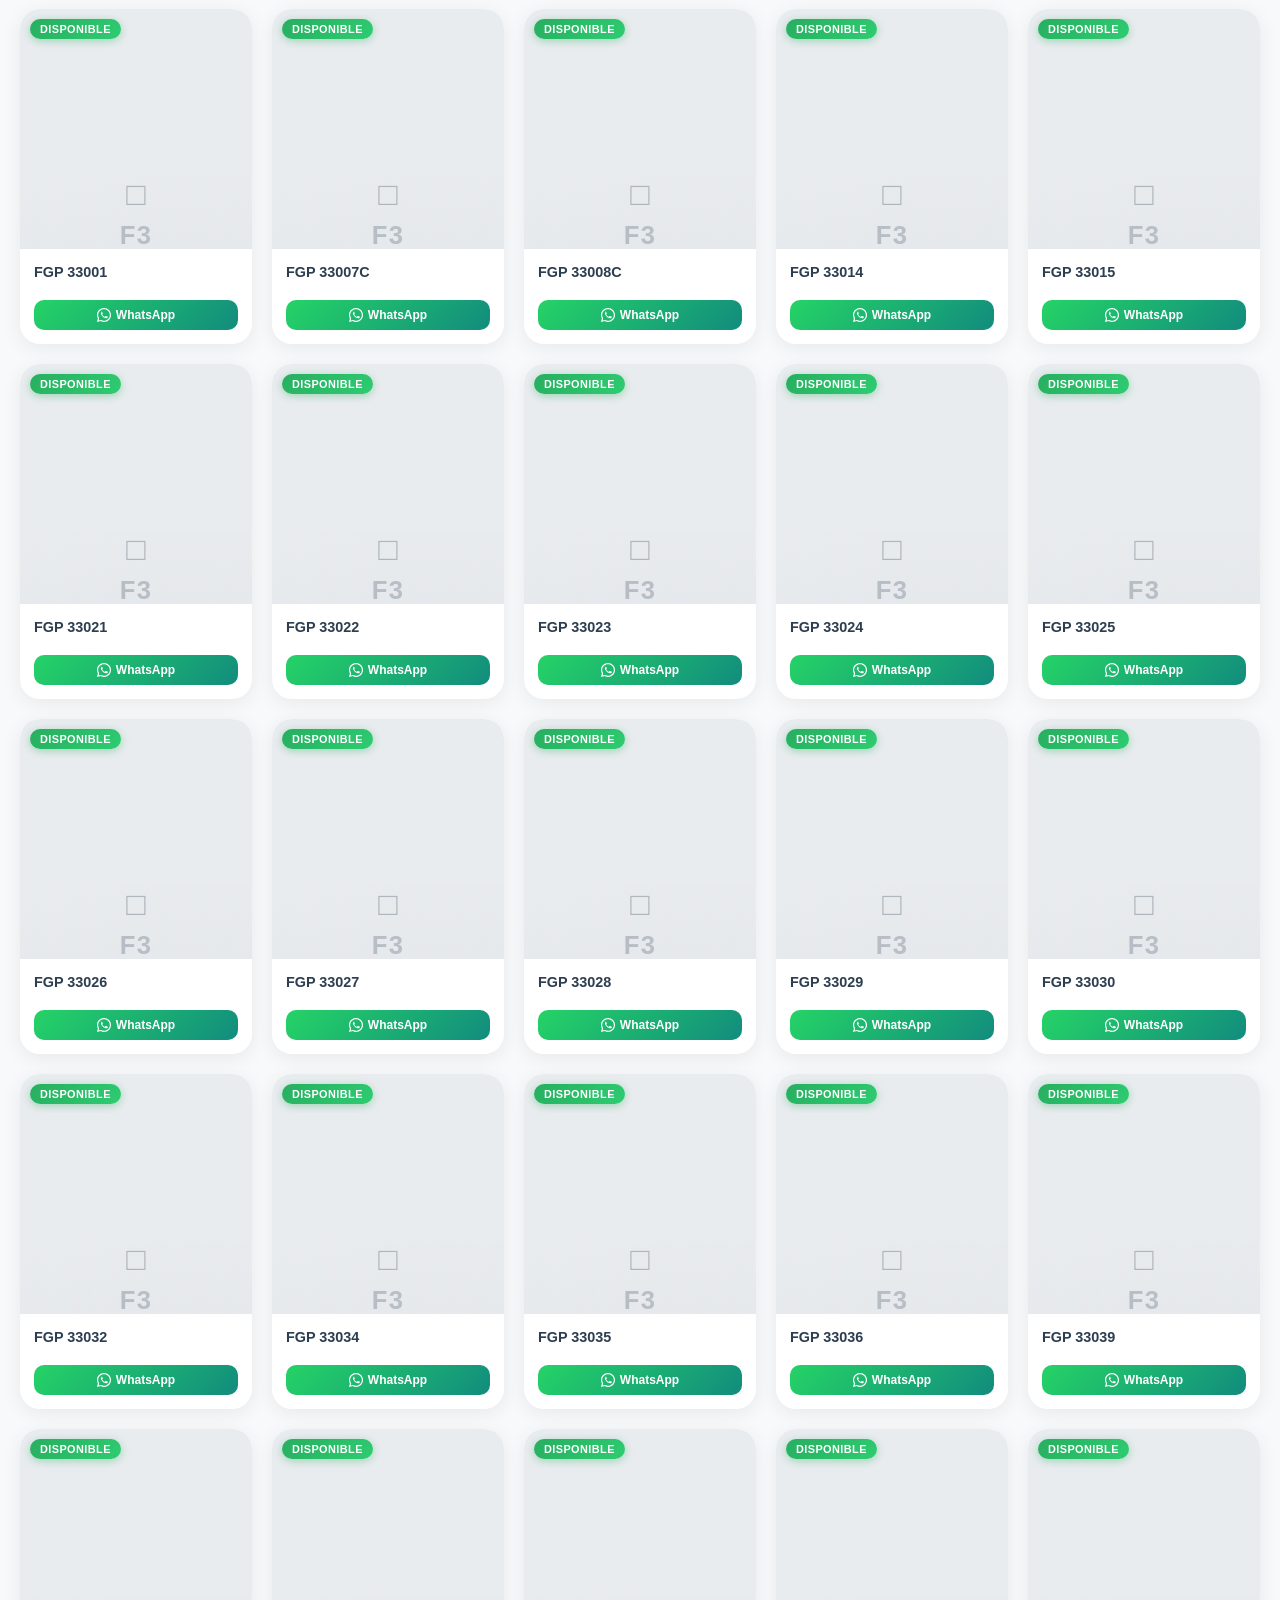
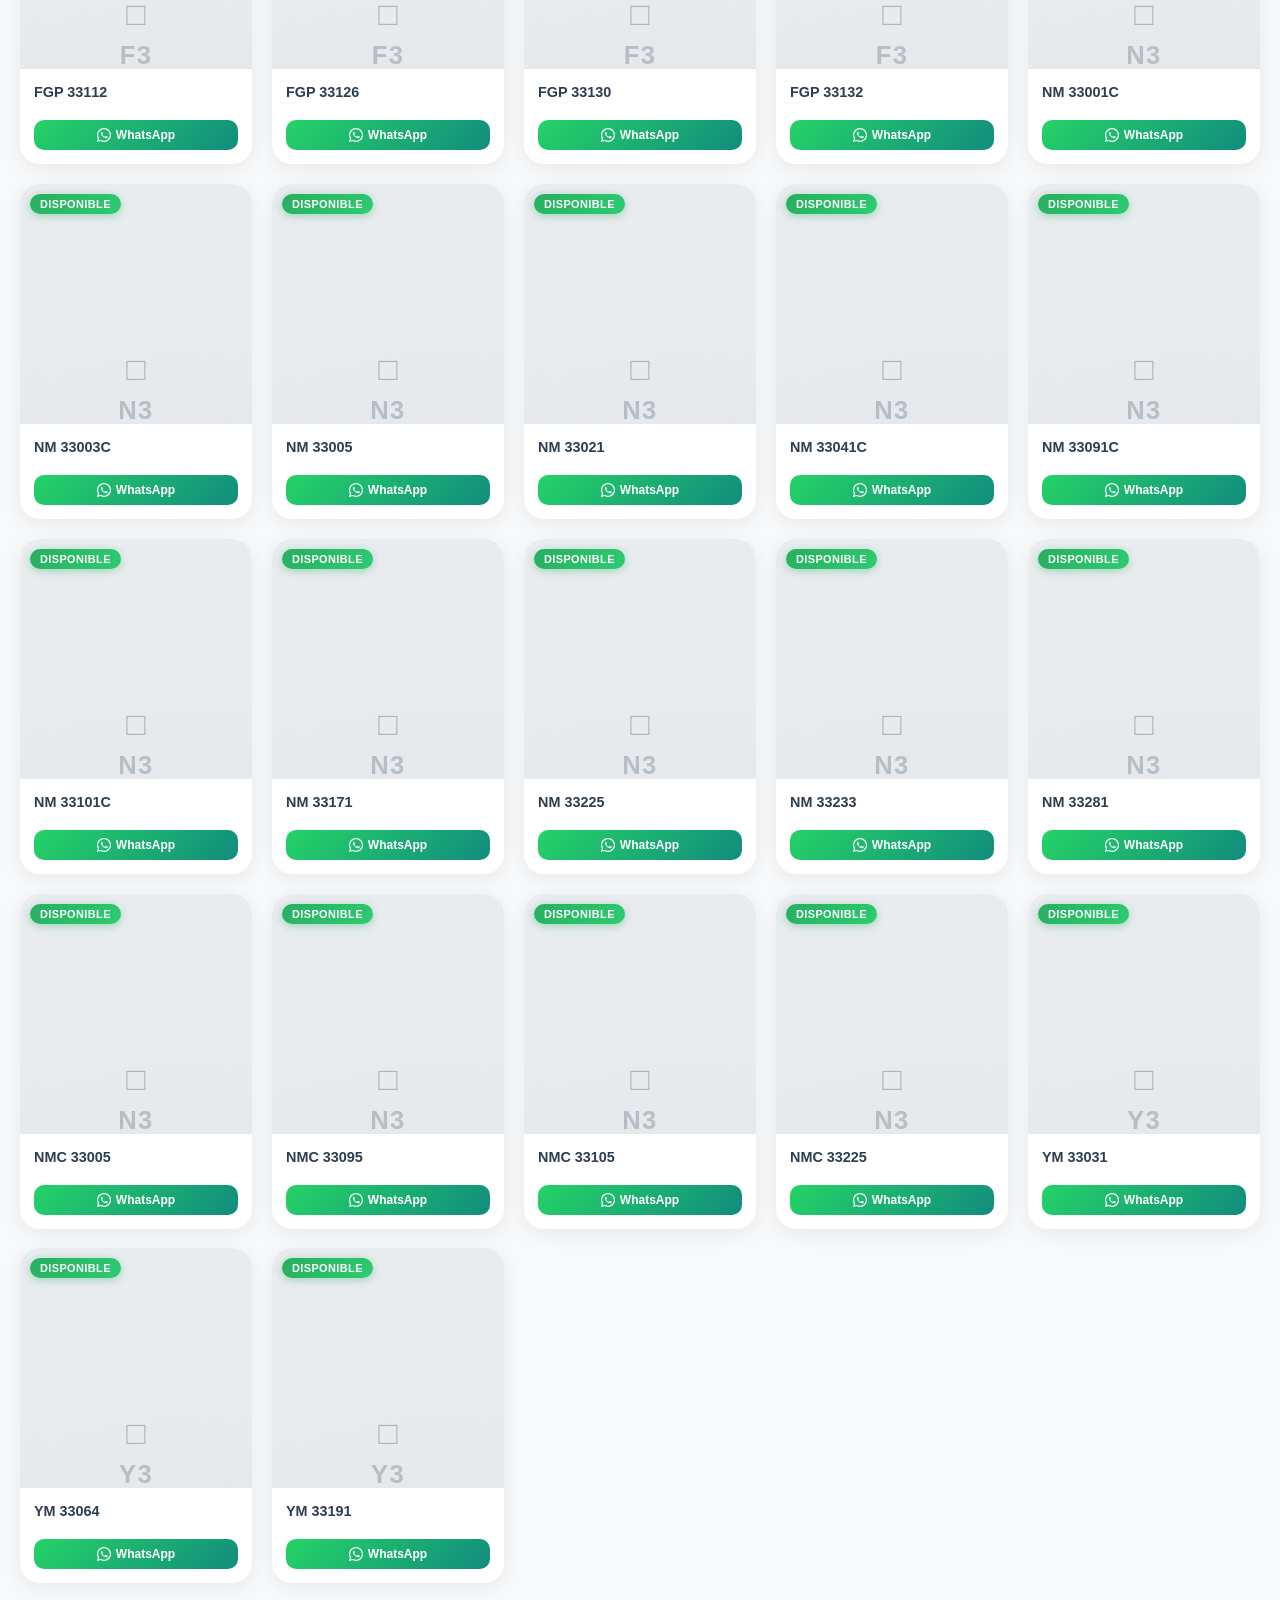
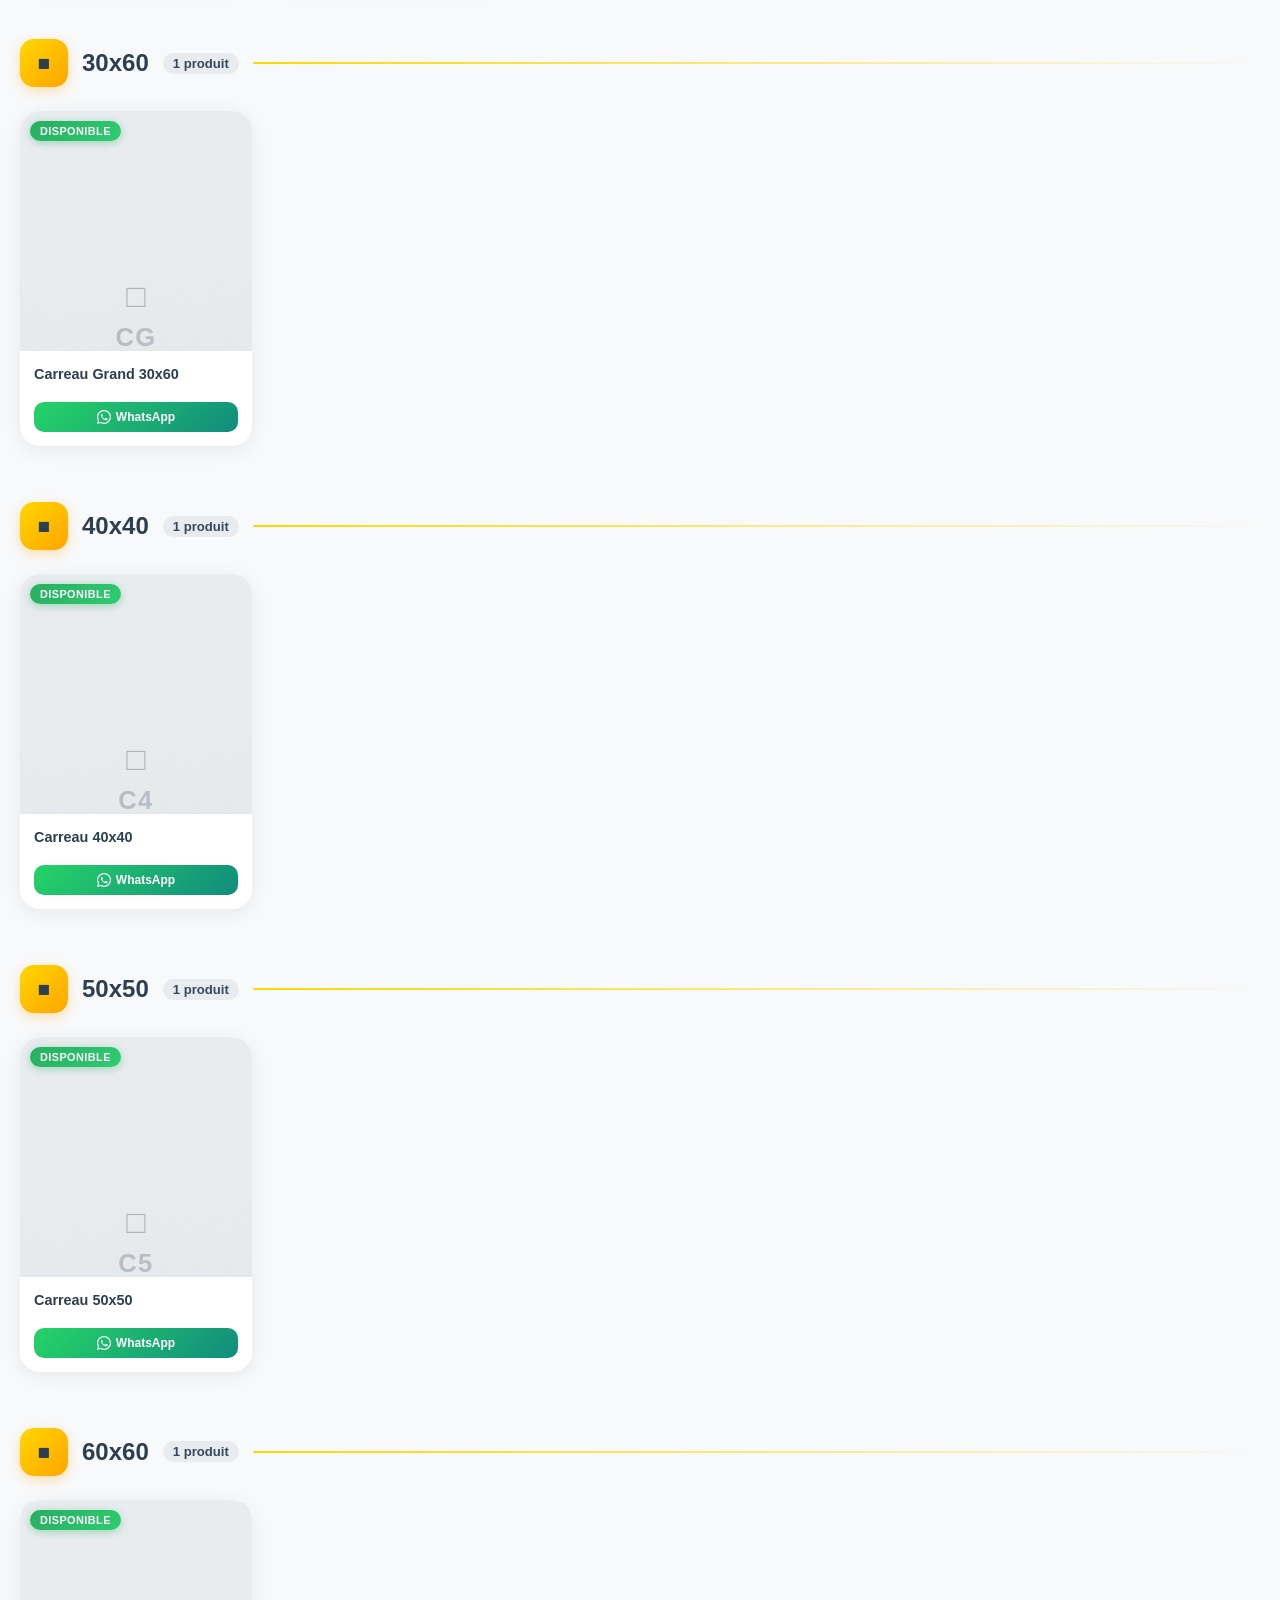
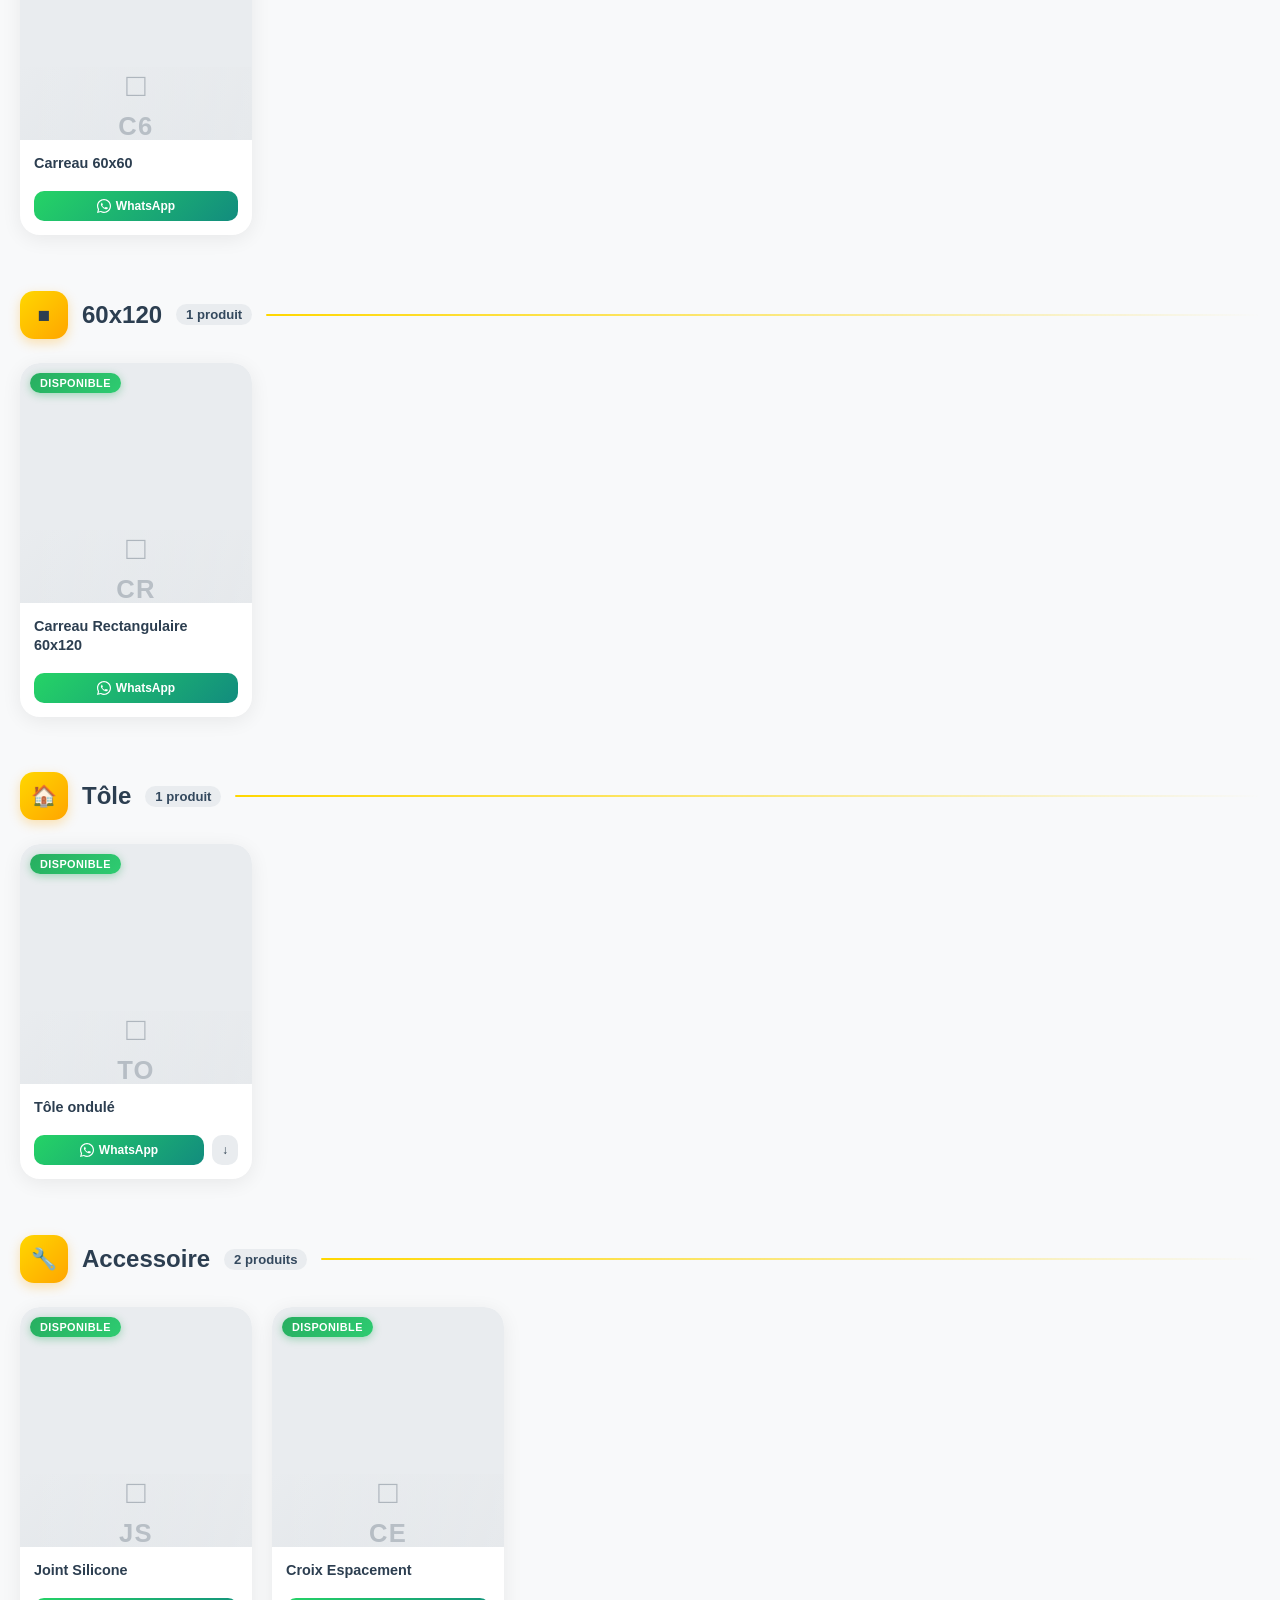
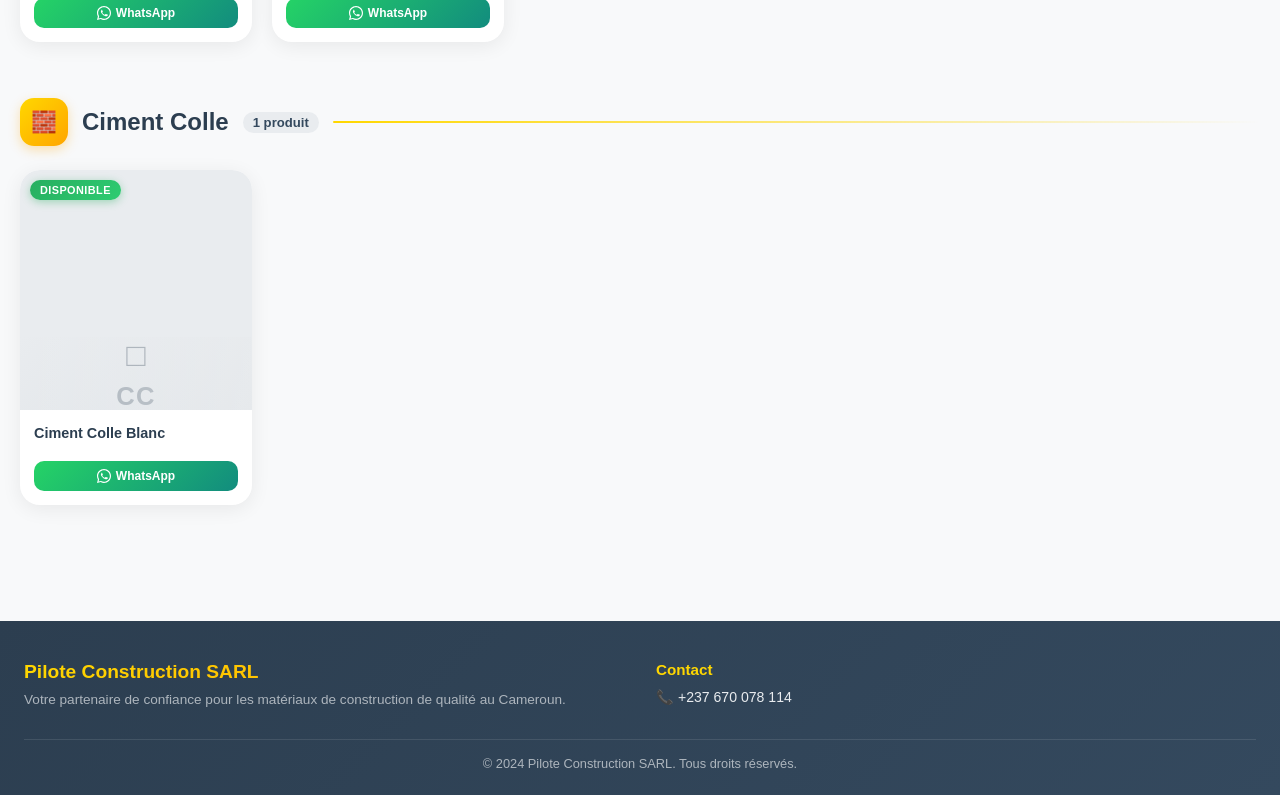
==== commit 0d6ff9e8: "ajout des 20/20 .3" ====
--- a/carreau_dispo.html
+++ b/carreau_dispo.html
@@ -735,81 +735,81 @@
   ============================================================ -->
     <script>
         /* ============================================================
-                       DATA
-                       Set disponible: false to hide a product.
-                    ============================================================ */
+                               DATA
+                               Set disponible: false to hide a product.
+                            ============================================================ */
         const products = [
             /* ── carreaux-20x20 ── */
             {
                 id: "FGP 22003C",
                 category: "carreaux-20x20",
-                image: "FGP_22003.JPEG",
+                image: "FGP_22003.jpeg",
                 disponible: true
             }, {
                 id: "FGP 22005C",
                 category: "carreaux-20x20",
-                image: "FGP_22005.JPEG",
+                image: "FGP_22005.jpeg",
                 disponible: true
             }, {
                 id: "FGP 22006C",
                 category: "carreaux-20x20",
-                image: "FGP_22006.JPEG",
+                image: "FGP_22006.jpeg",
                 disponible: true
             }, {
                 id: "FGP 22007C",
                 category: "carreaux-20x20",
-                image: "FGP_22007.JPEG",
+                image: "FGP_22007.jpeg",
                 disponible: true
             }, {
                 id: "FGP 22008",
                 category: "carreaux-20x20",
-                image: "FGP_22008.JPEG",
+                image: "FGP_22008.jpeg",
                 disponible: false
             }, // hidden
             {
                 id: "FGP 22009",
                 category: "carreaux-20x20",
-                image: "FGP_22009.JPEG",
+                image: "FGP_22009.jpeg",
                 disponible: true
             }, {
                 id: "FGP 22011C",
                 category: "carreaux-20x20",
-                image: "FGP_22011.JPEG",
+                image: "FGP_22011.jpeg",
                 disponible: true
             }, {
                 id: "FGP 22012",
                 category: "carreaux-20x20",
-                image: "FGP_22012.JPEG",
+                image: "FGP_22012.jpeg",
                 disponible: true
             }, {
                 id: "FGP 22013C",
                 category: "carreaux-20x20",
-                image: "FGP_22013.JPEG",
+                image: "FGP_22013.jpeg",
                 disponible: true
             }, {
                 id: "FGP 22014",
                 category: "carreaux-20x20",
-                image: "FGP_22014.JPEG",
+                image: "FGP_22014.jpeg",
                 disponible: true
             }, {
                 id: "FGP 22015C",
                 category: "carreaux-20x20",
-                image: "FGP_22015.JPEG",
+                image: "FGP_22015.jpeg",
                 disponible: true
             }, {
                 id: "FGP 22016C",
                 category: "carreaux-20x20",
-                image: "FGP_22016.JPEG",
+                image: "FGP_22016.jpeg",
                 disponible: true
             }, {
                 id: "FGP 22017",
                 category: "carreaux-20x20",
-                image: "FGP_22017.JPEG",
+                image: "FGP_22017.jpeg",
                 disponible: true
             }, {
                 id: "YM 22024",
                 category: "carreaux-20x20",
-                image: "YM_22024.JPEG",
+                image: "YM_22024.jpeg",
                 disponible: true
             },
 
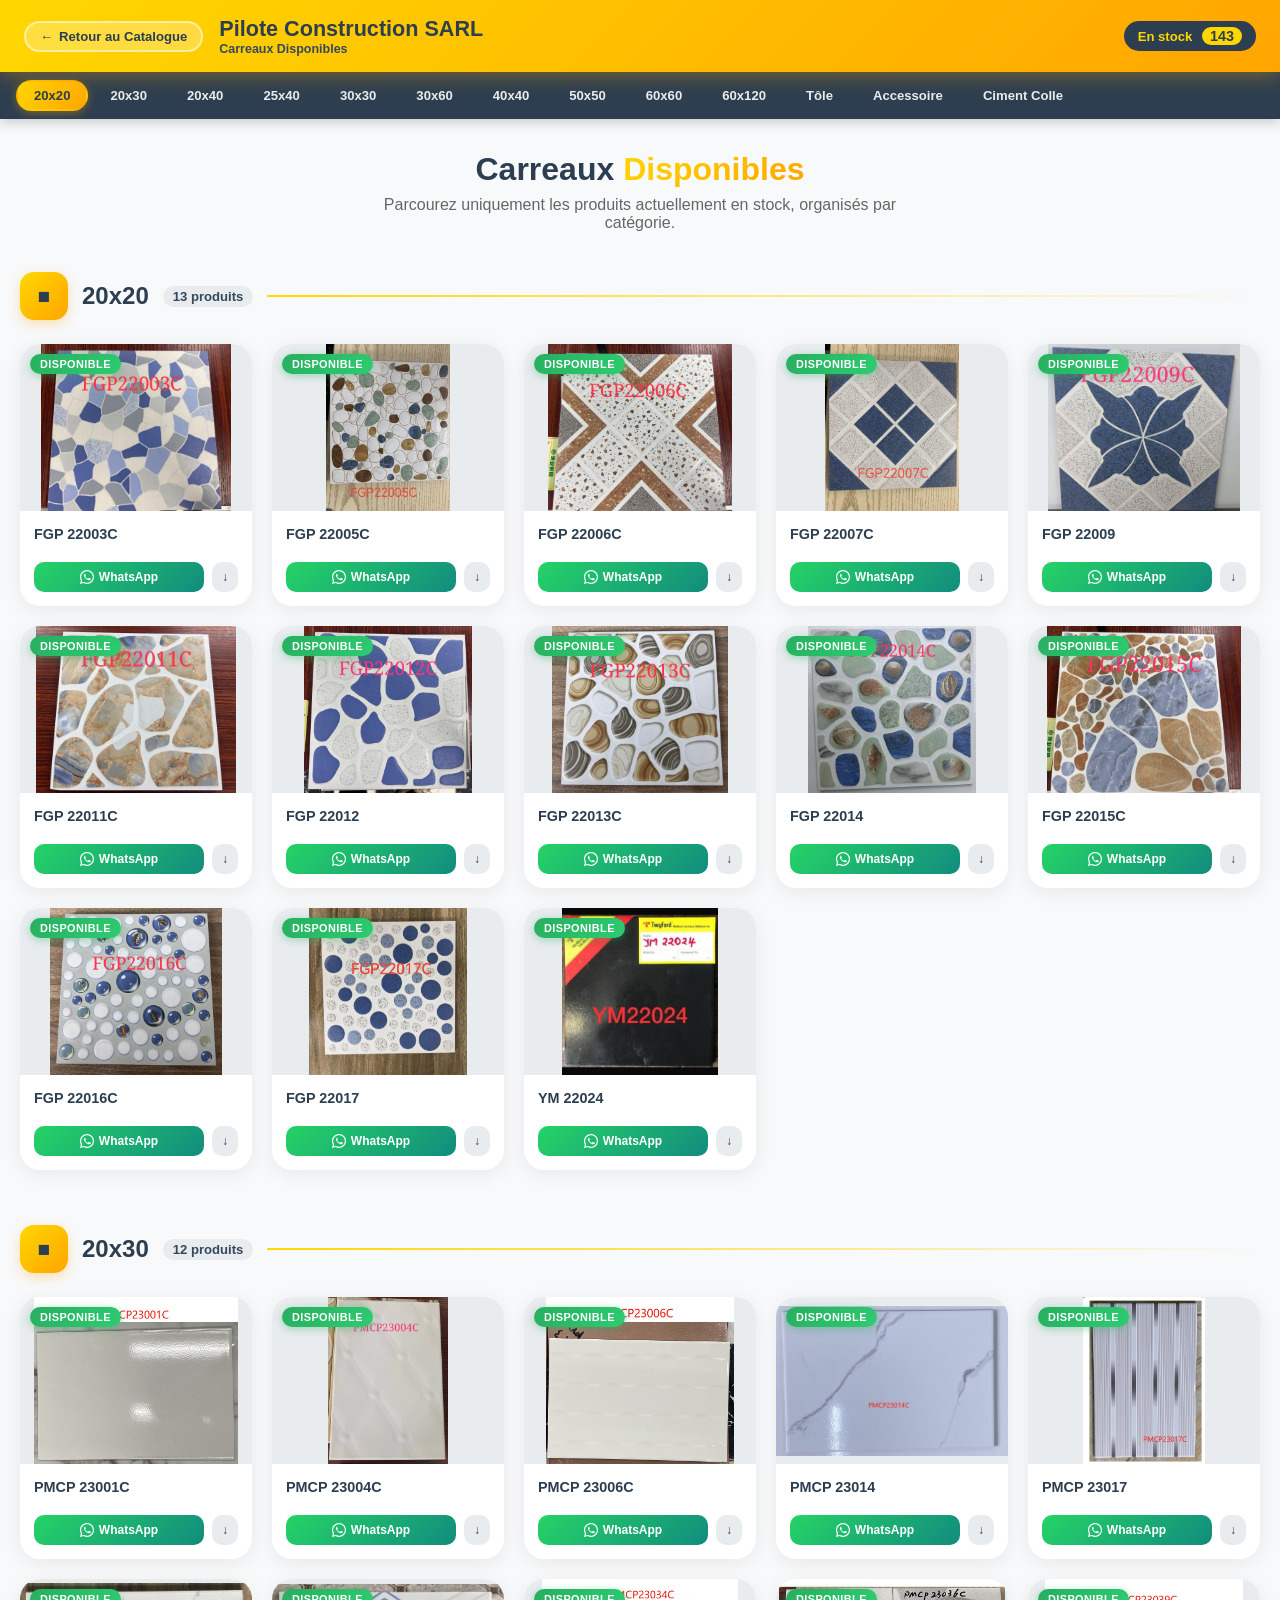
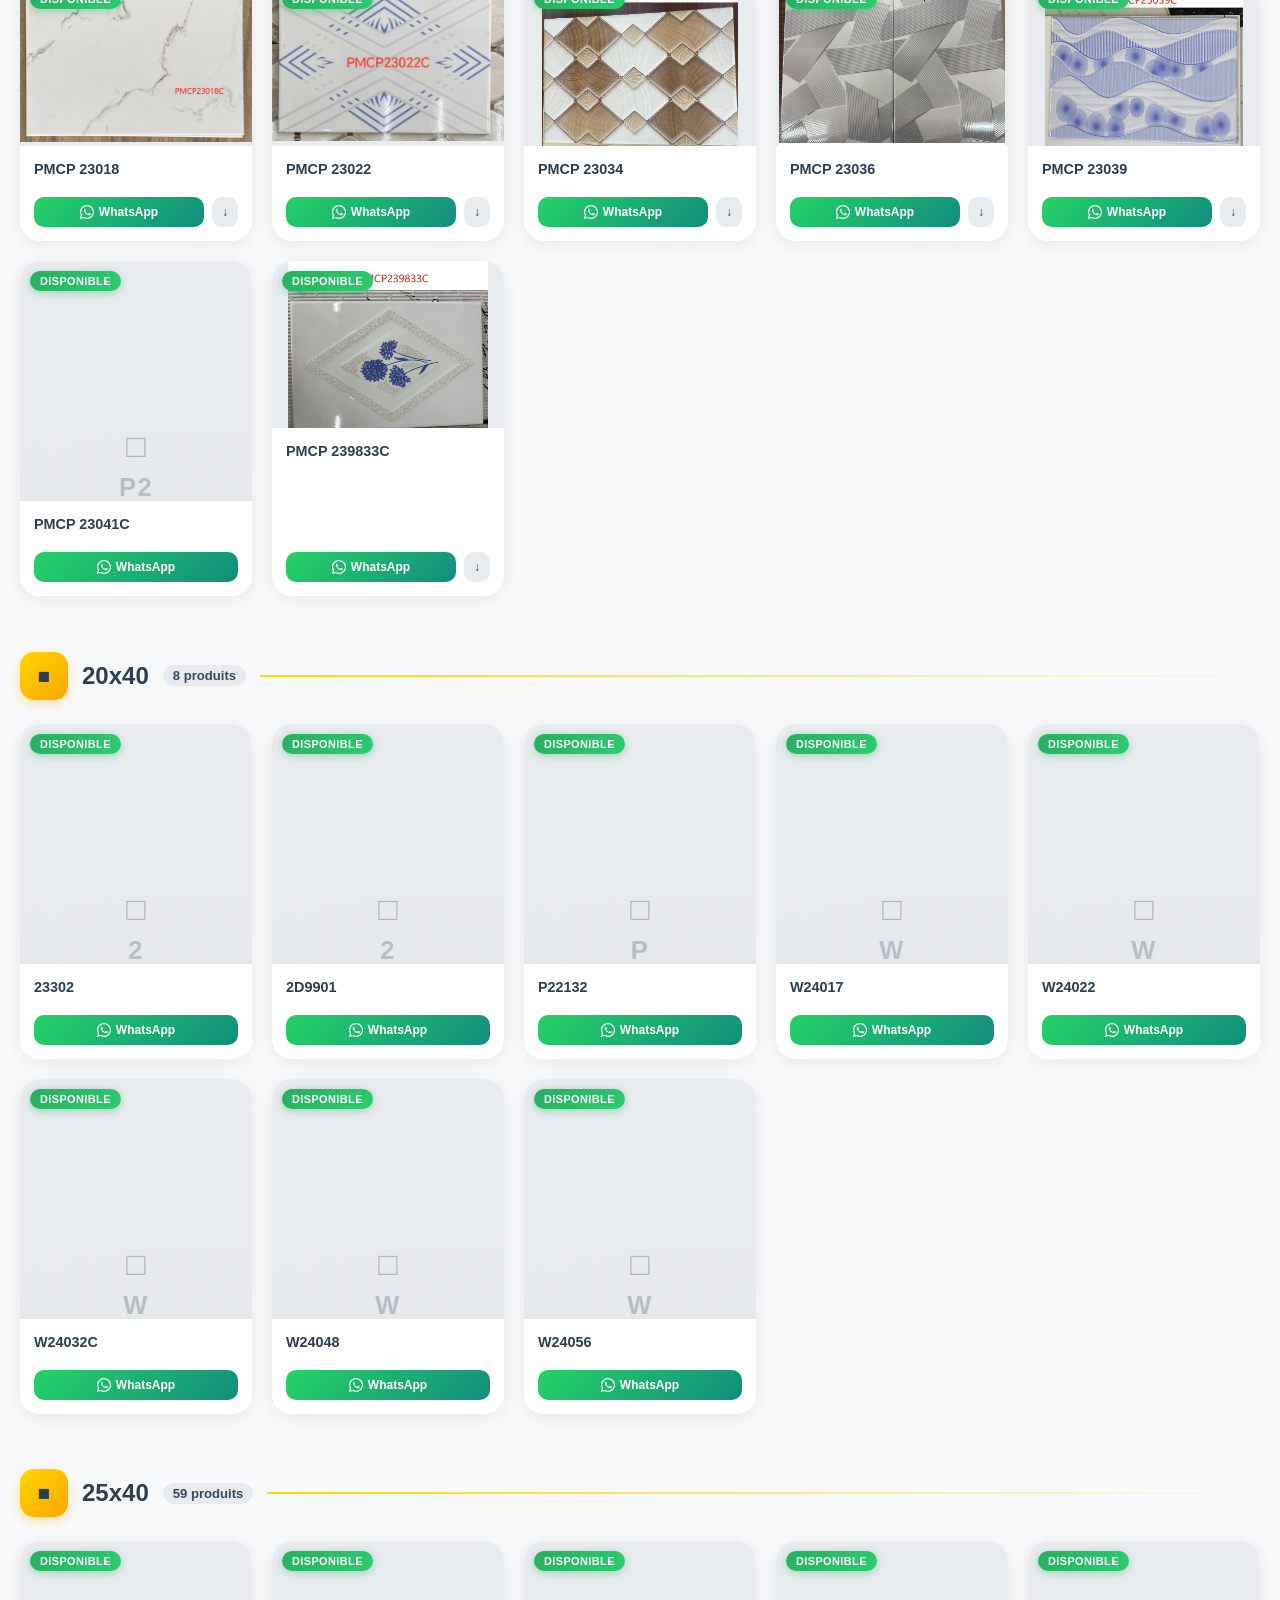
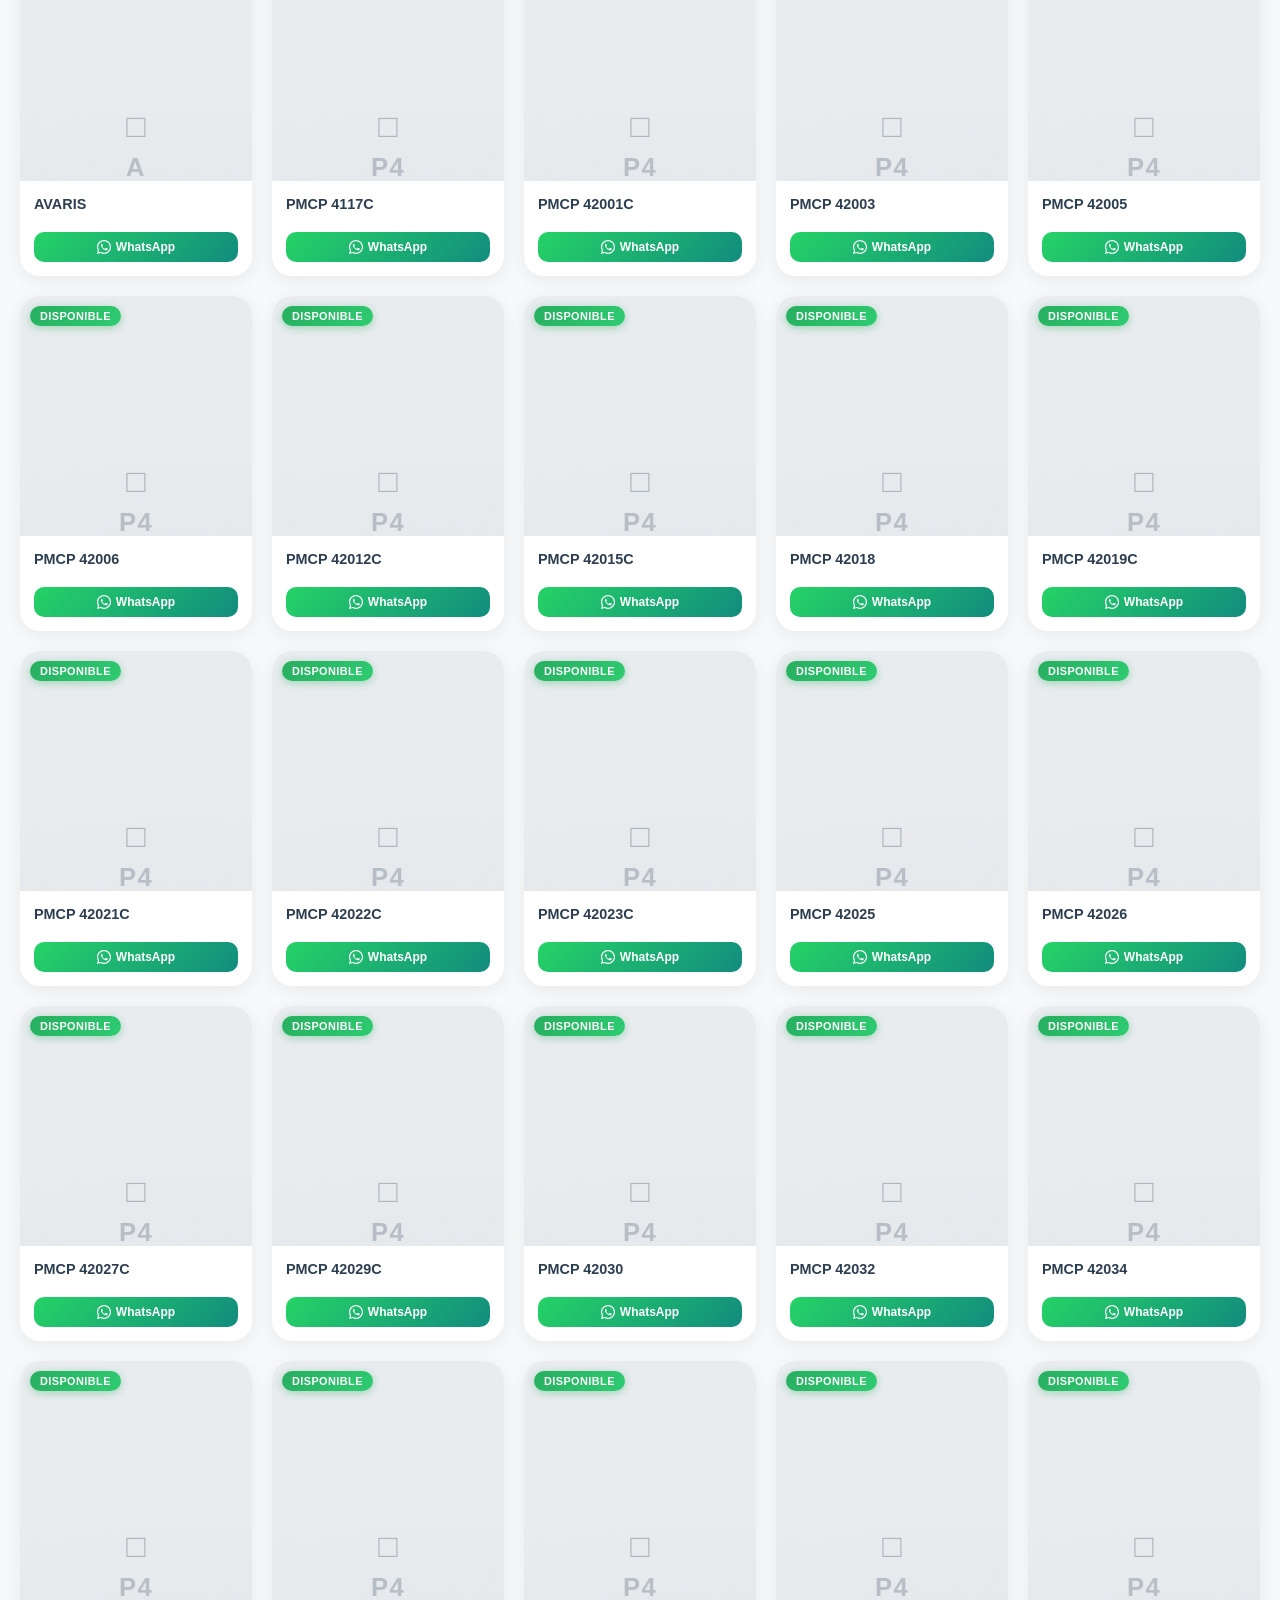
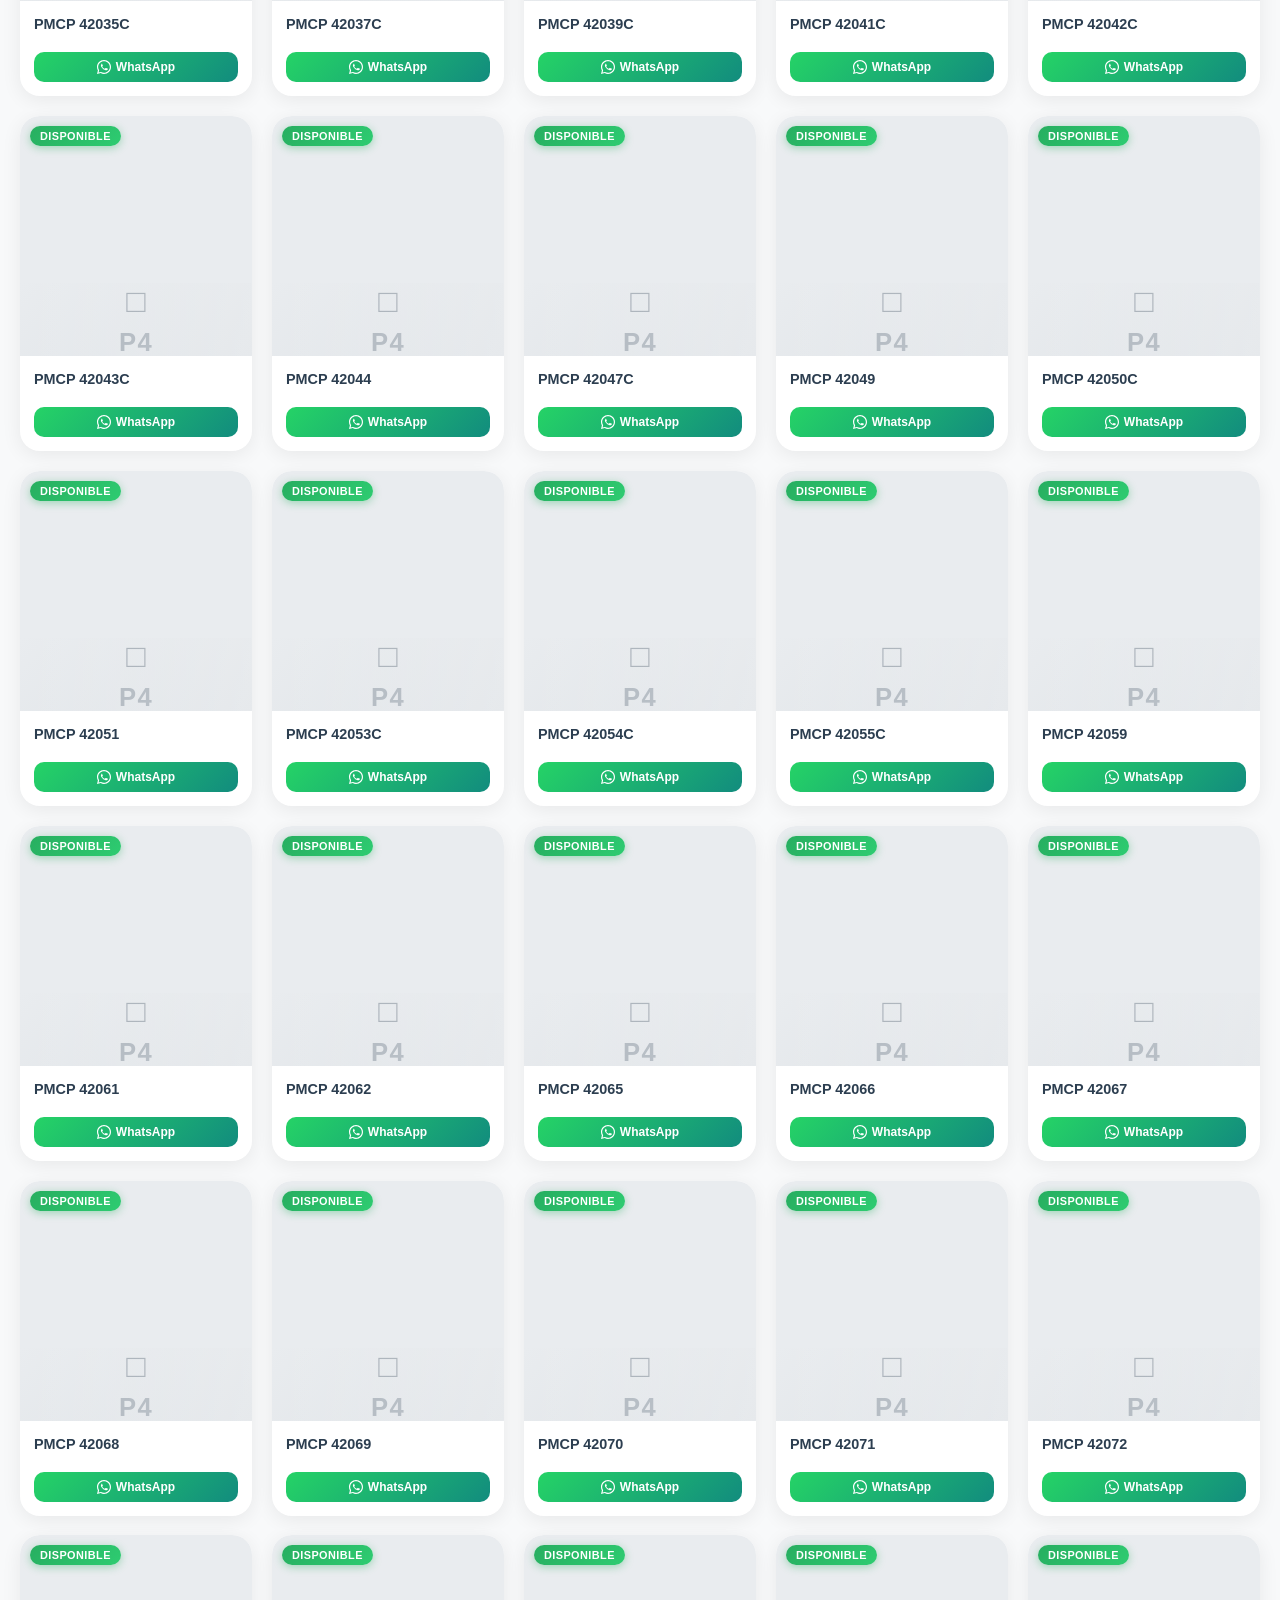
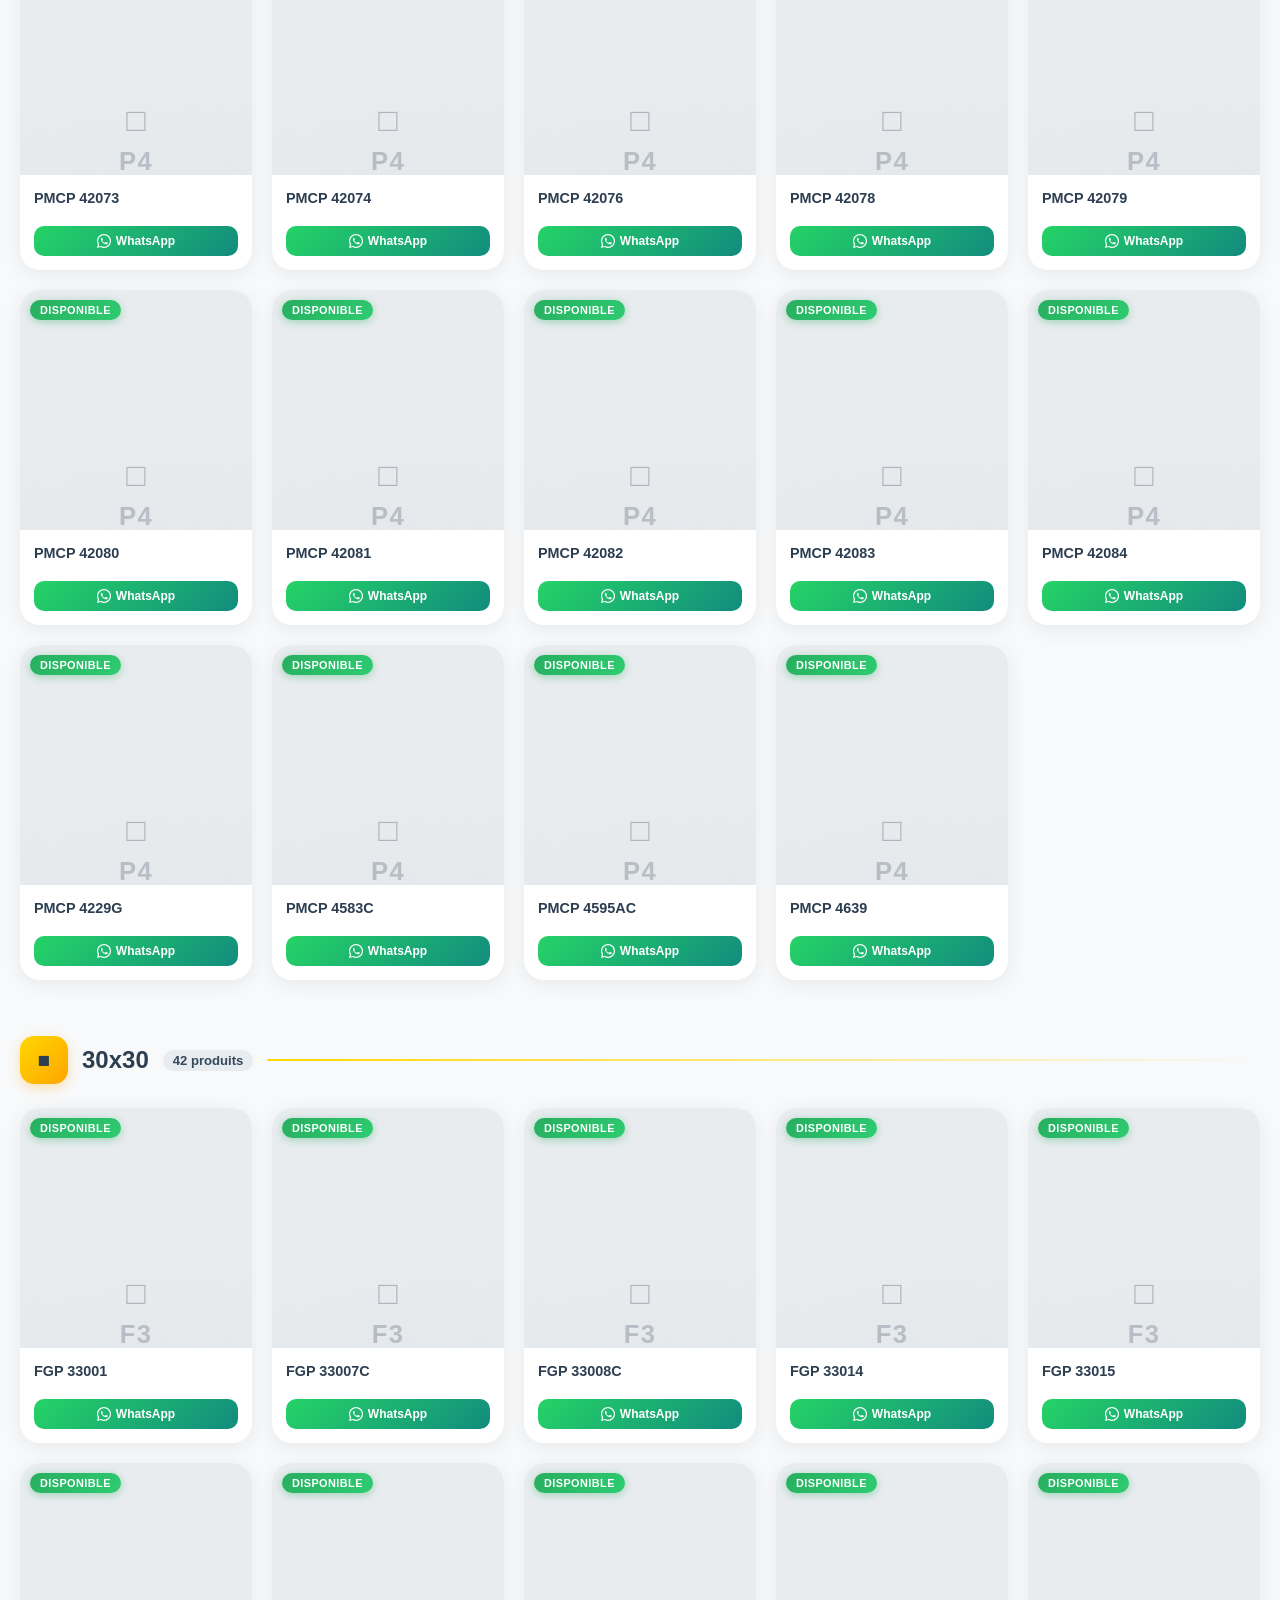
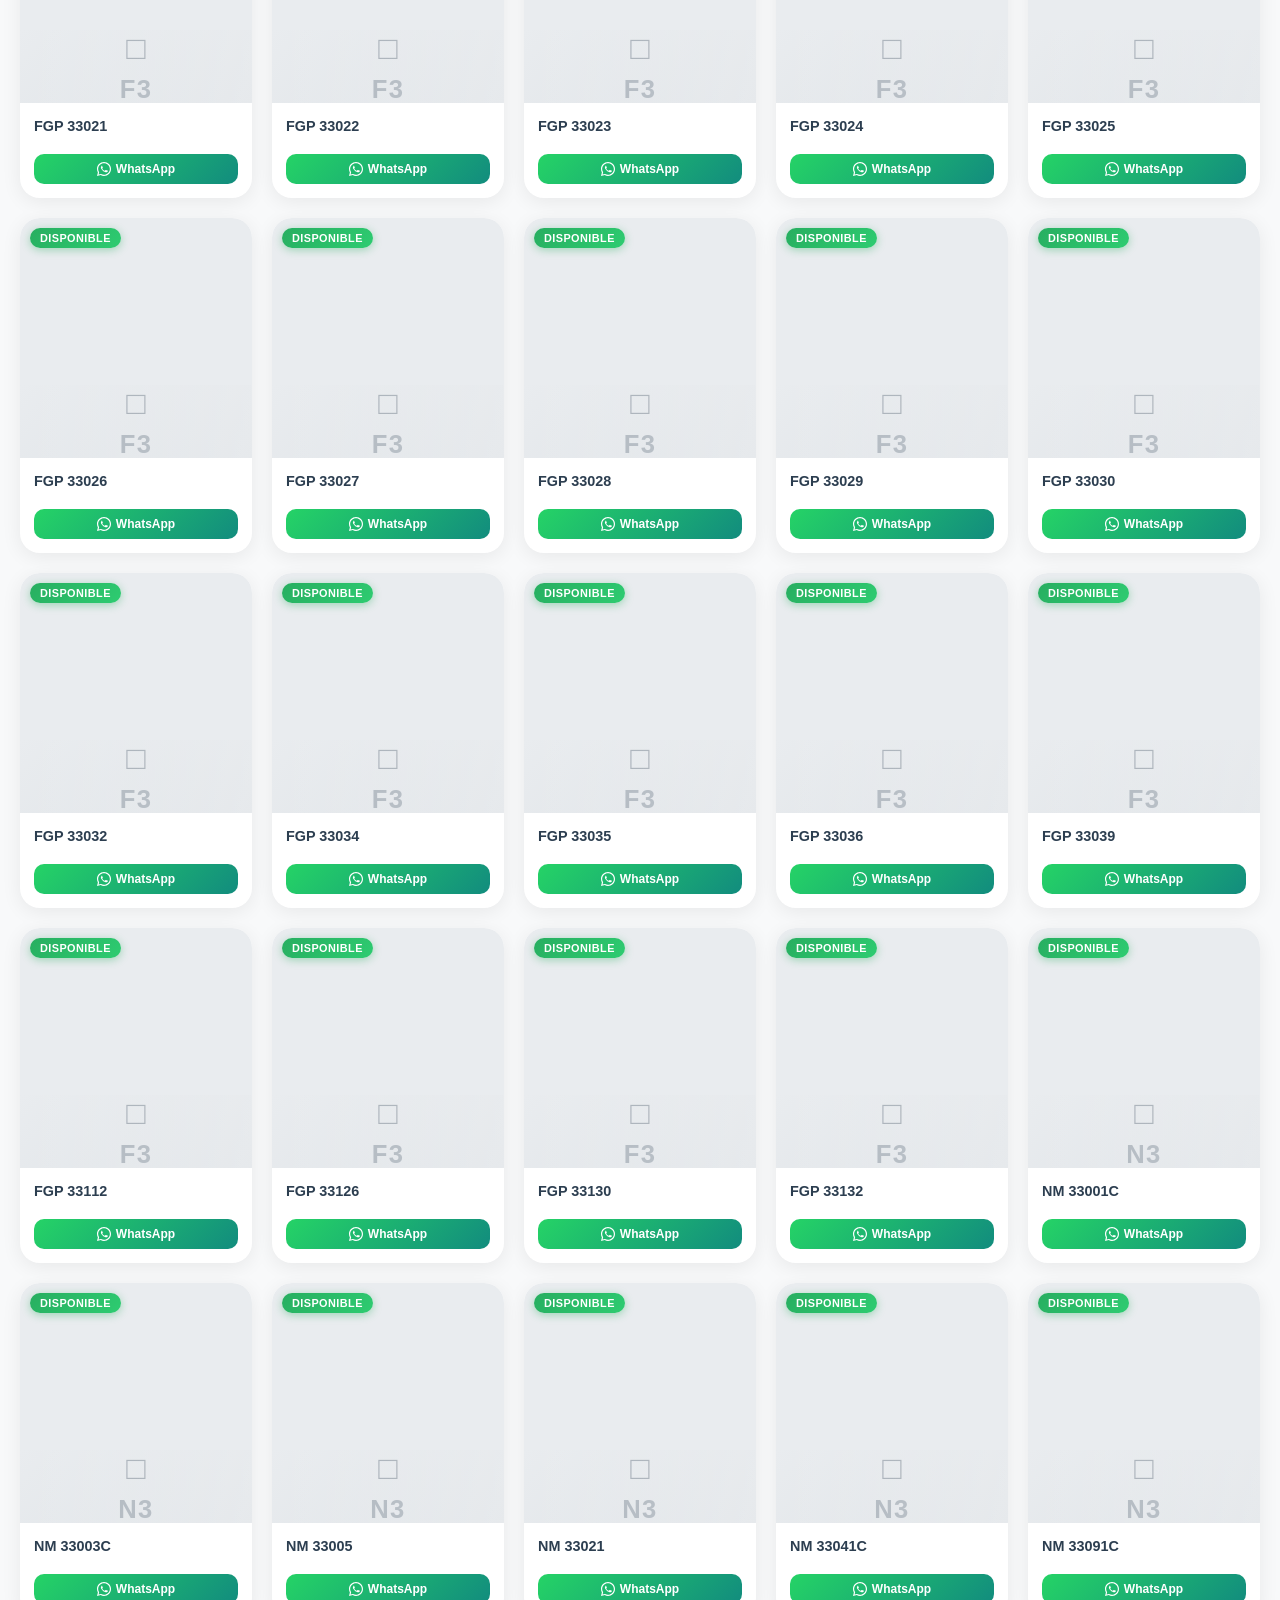
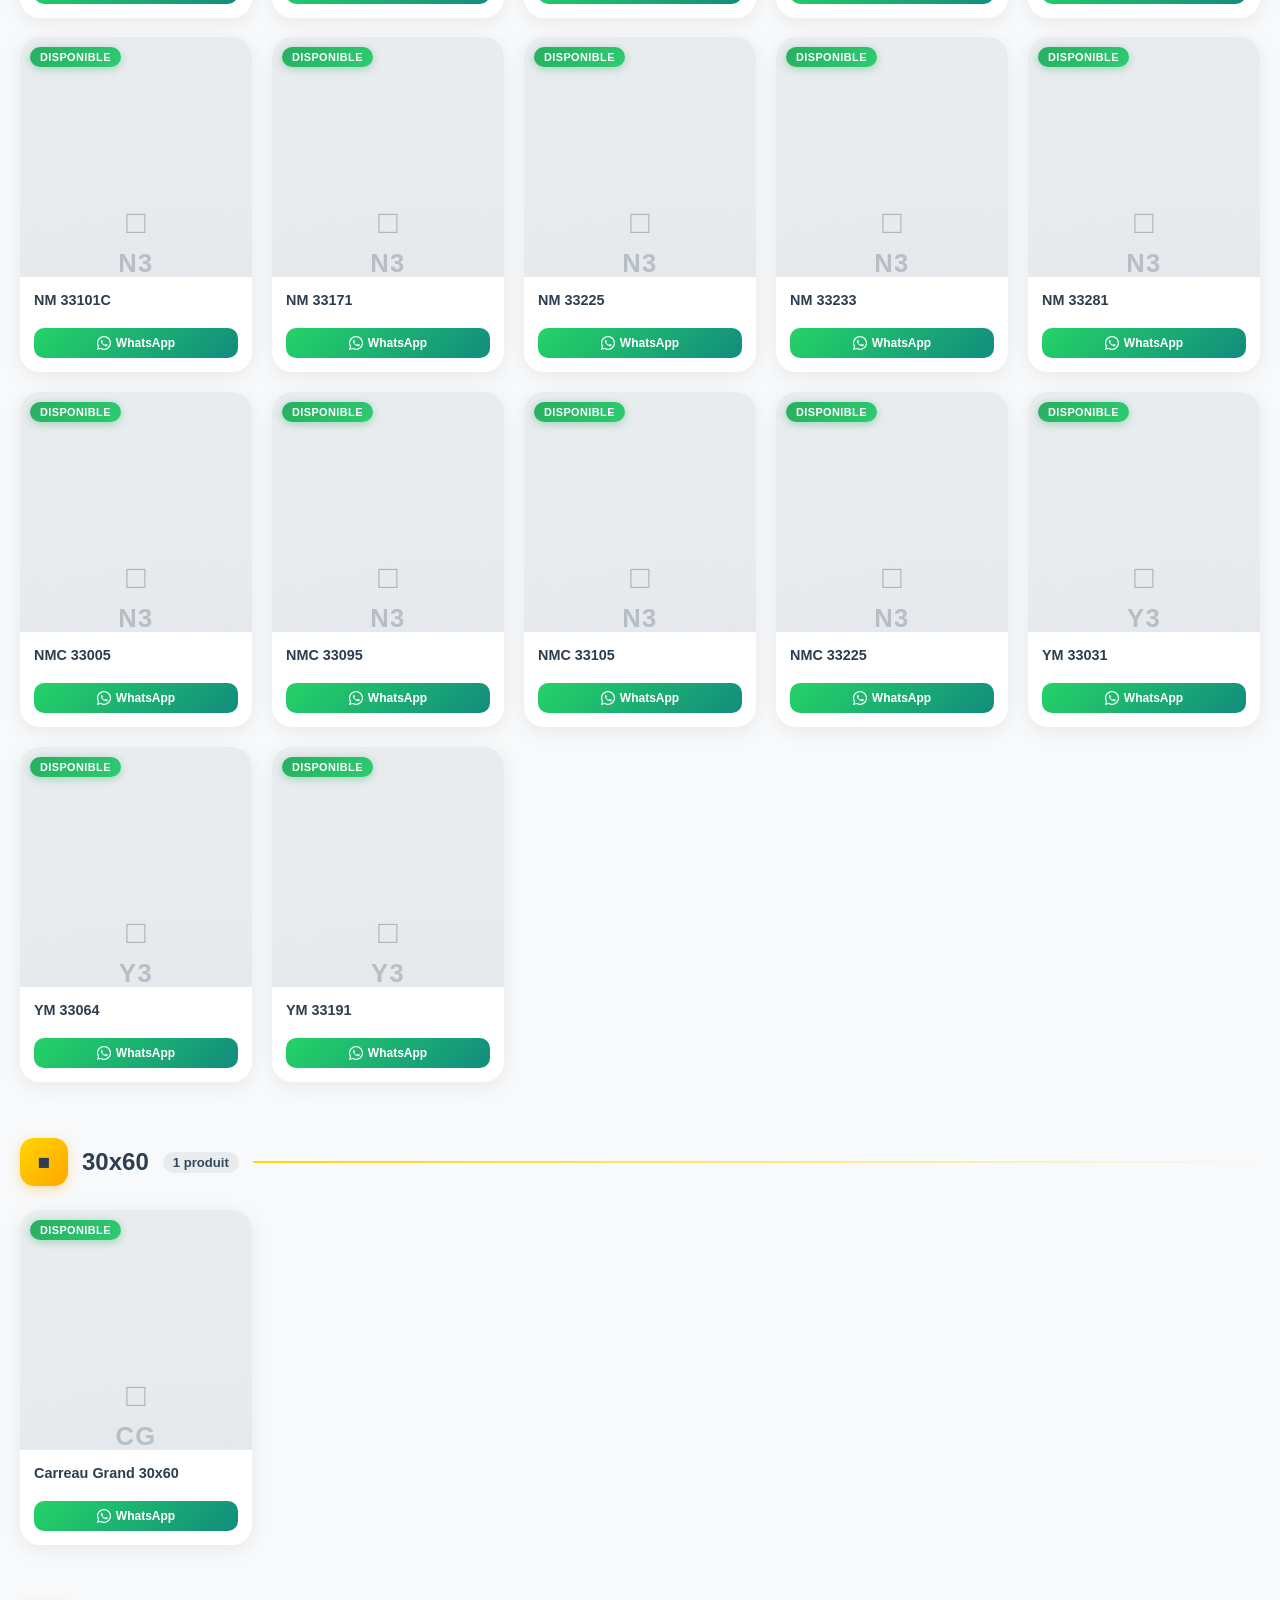
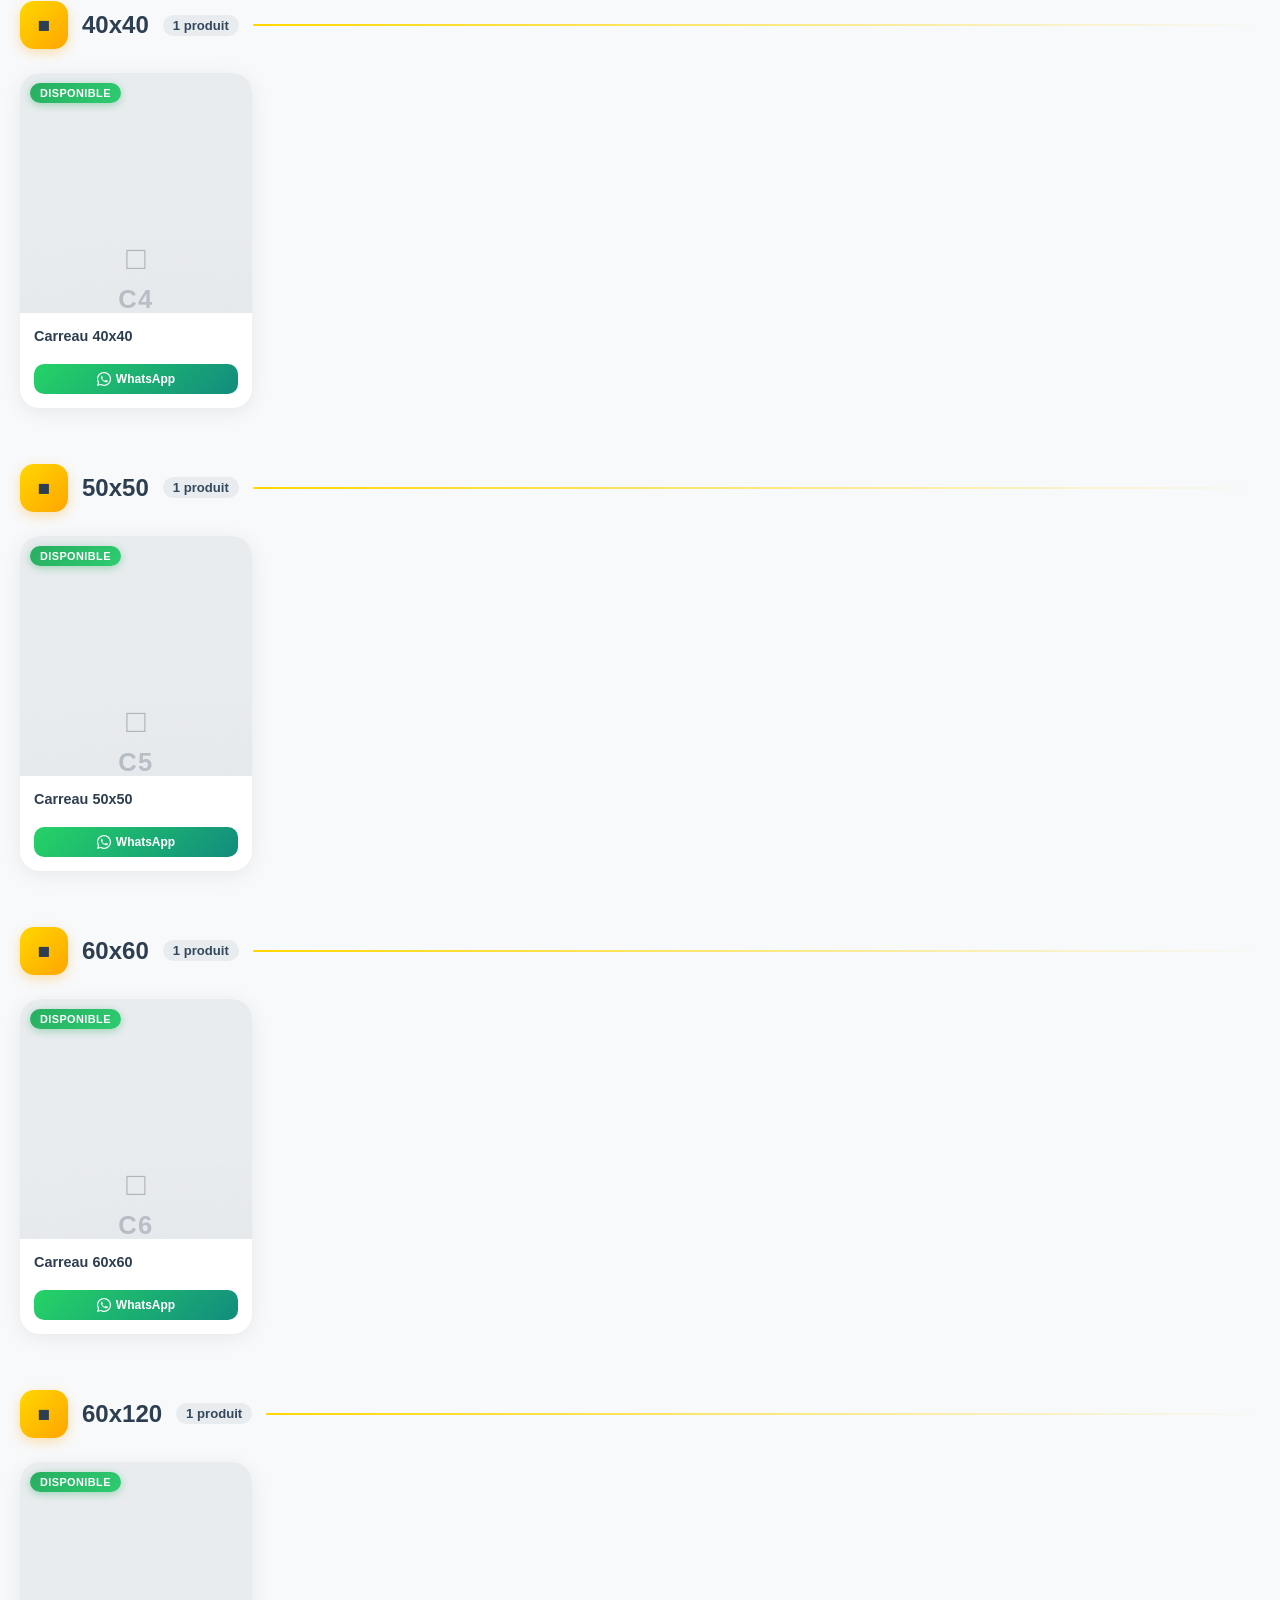
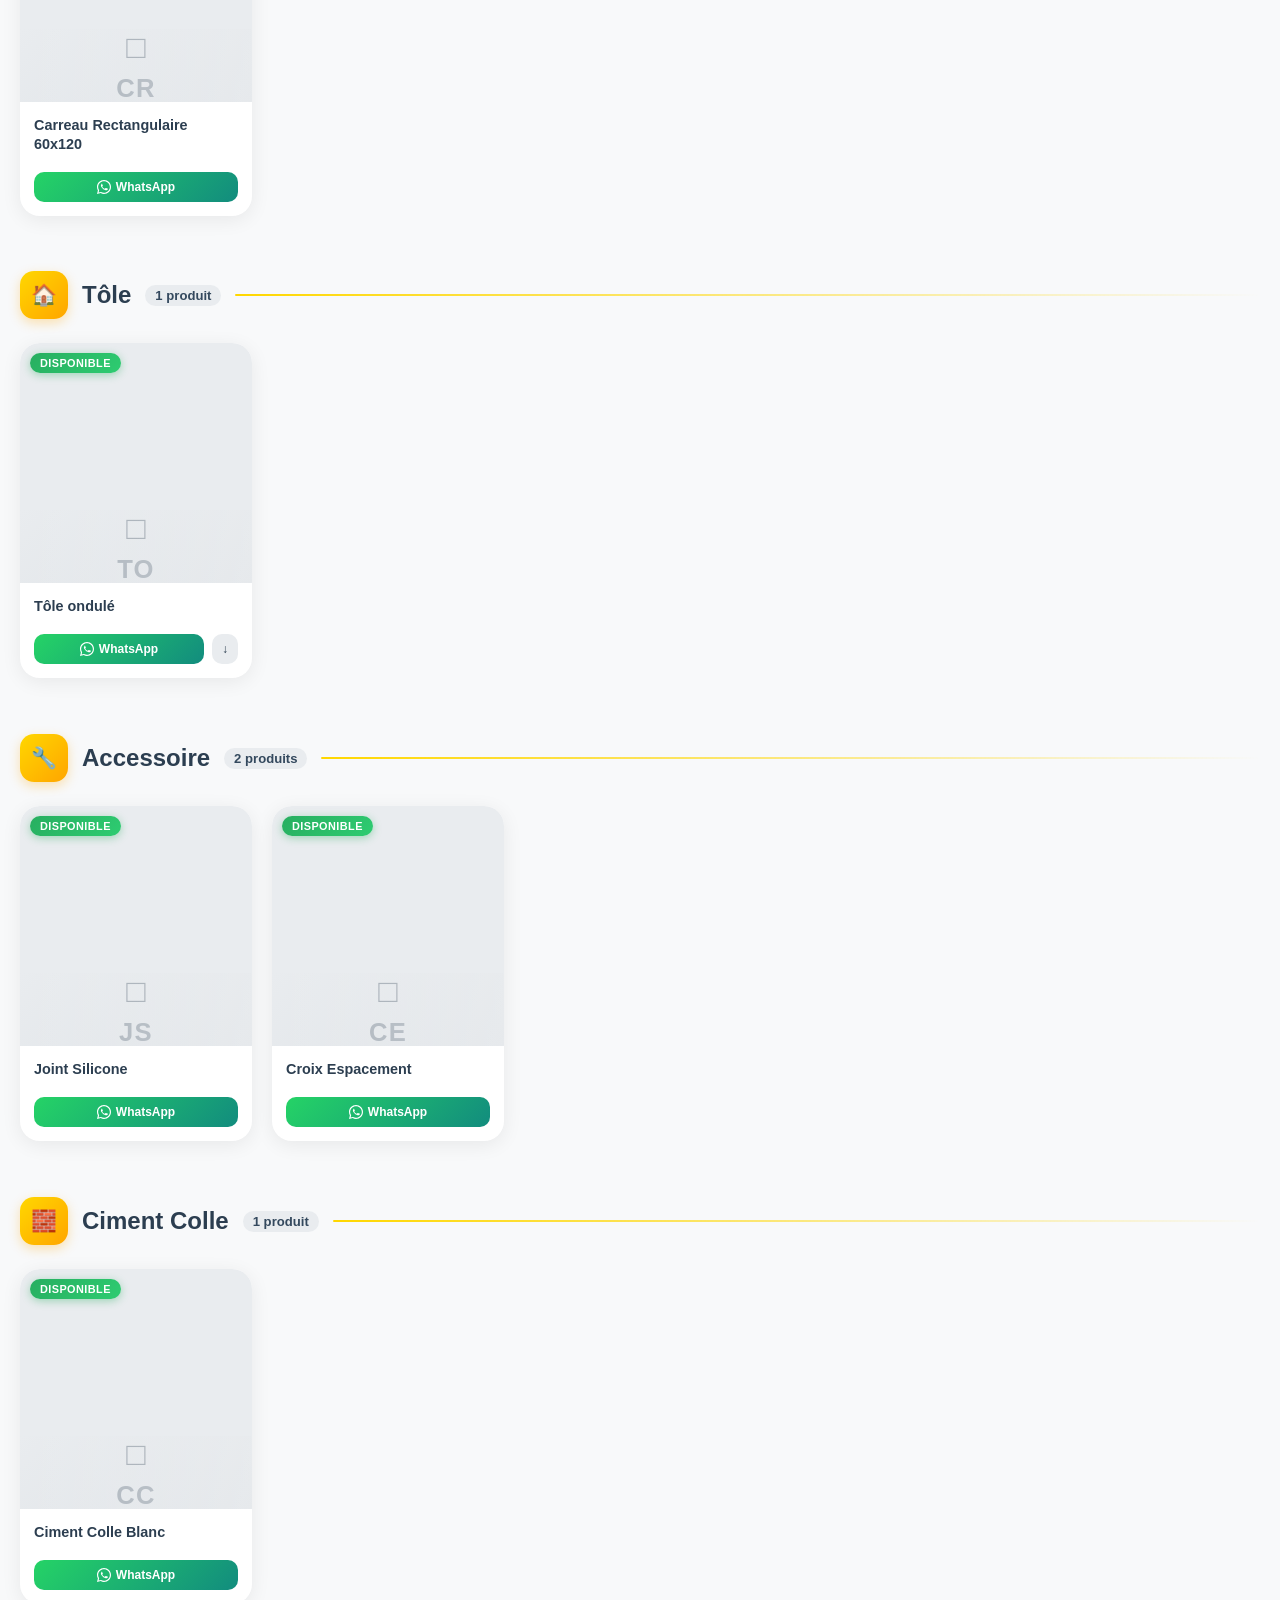
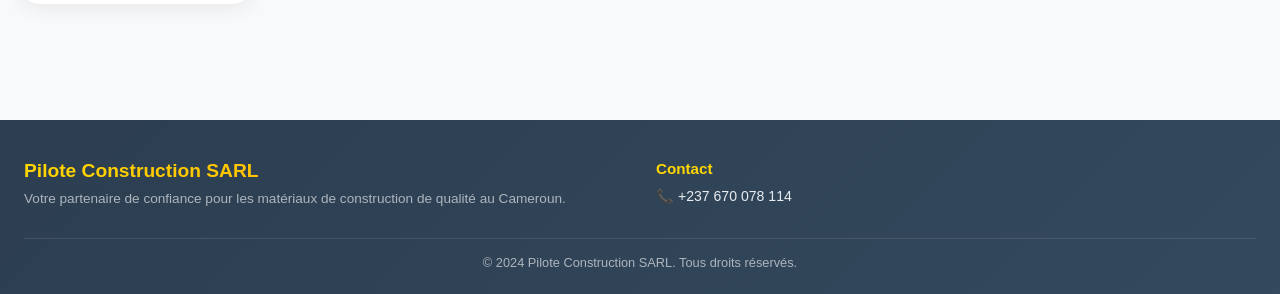
==== commit c4de6caf: "ajout des 20/30" ====
--- a/carreau_dispo.html
+++ b/carreau_dispo.html
@@ -380,7 +380,7 @@
             inset: 0;
             width: 100%;
             height: 100%;
-            object-fit: cover;
+            object-fit: contain;
             transition: transform 0.4s;
         }
         
@@ -735,9 +735,9 @@
   ============================================================ -->
     <script>
         /* ============================================================
-                               DATA
-                               Set disponible: false to hide a product.
-                            ============================================================ */
+                                                       DATA
+                                                       Set disponible: false to hide a product.
+                                                    ============================================================ */
         const products = [
             /* ── carreaux-20x20 ── */
             {
@@ -817,98 +817,116 @@
             {
                 id: "PMCP 23001C",
                 category: "carreaux-20x30",
-                image: "",
+                image: "PMCP_23001.jpeg",
+                disponible: true
+            }, {
+                id: "PMCP 23004C",
+                category: "carreaux-20x30",
+                image: "PMCP_23004.jpeg",
+                disponible: true
+            }, {
+                id: "PMCP 23006C",
+                category: "carreaux-20x30",
+                image: "PMCP_23006.jpeg",
                 disponible: true
             }, {
                 id: "PMCP 23014",
                 category: "carreaux-20x30",
-                image: "",
-                disponible: true
-            }, {
-                id: "PMCP 23015C",
-                category: "carreaux-20x30",
-                image: "",
-                disponible: true
-            }, {
-                id: "PMCP 23016C",
-                category: "carreaux-20x30",
-                image: "",
-                disponible: true
-            }, {
+                image: "PMCP_23014.jpeg",
+                disponible: true
+            },
+            //  {
+            //     id: "PMCP 23015C",
+            //     category: "carreaux-20x30",
+            //     image: "",
+            //     disponible: true
+            // }, {
+            //     id: "PMCP 23016C",
+            //     category: "carreaux-20x30",
+            //     image: "",
+            //     disponible: true
+            // }, 
+            {
                 id: "PMCP 23017",
                 category: "carreaux-20x30",
-                image: "",
-                disponible: false
+                image: "PMCP_23017.jpeg",
+                disponible: true
             }, // hidden
             {
                 id: "PMCP 23018",
                 category: "carreaux-20x30",
-                image: "",
+                image: "PMCP_23018.jpeg",
                 disponible: true
             }, {
                 id: "PMCP 23022",
                 category: "carreaux-20x30",
-                image: "",
-                disponible: true
-            }, {
-                id: "PMCP 23023",
-                category: "carreaux-20x30",
-                image: "",
-                disponible: true
-            }, {
-                id: "PMCP 23033",
-                category: "carreaux-20x30",
-                image: "",
-                disponible: true
-            }, {
+                image: "PMCP_23022.jpeg",
+                disponible: true
+            },
+            // {
+            //     id: "PMCP 23023",
+            //     category: "carreaux-20x30",
+            //     image: "PMCP_23023.jpeg",
+            //     disponible: true
+            // }, {
+            //     id: "PMCP 23033",
+            //     category: "carreaux-20x30",
+            //     image: "",
+            //     disponible: true
+            // }, 
+            {
                 id: "PMCP 23034",
                 category: "carreaux-20x30",
-                image: "",
-                disponible: true
-            }, {
-                id: "PMCP 23037",
+                image: "PMCP_23034.jpeg",
+                disponible: true
+            }, {
+                id: "PMCP 23036",
                 category: "carreaux-20x30",
-                image: "",
-                disponible: true
-            }, {
-                id: "PMCP 23038",
+                image: "PMCP_23036.jpeg",
+                disponible: true
+            }, {
+                id: "PMCP 23039",
                 category: "carreaux-20x30",
-                image: "",
-                disponible: true
-            }, {
-                id: "PMCP 23040",
-                category: "carreaux-20x30",
-                image: "",
-                disponible: true
-            }, {
+                image: "PMCP_23039.jpeg",
+                disponible: true
+            },
+            // {
+            //     id: "PMCP 23040",
+            //     category: "carreaux-20x30",
+            //     image: "",
+            //     disponible: true
+            // }, 
+            {
                 id: "PMCP 23041C",
                 category: "carreaux-20x30",
                 image: "",
                 disponible: true
-            }, {
-                id: "PMCP 23065",
-                category: "carreaux-20x30",
-                image: "",
-                disponible: true
-            }, {
-                id: "PMCP 23074",
-                category: "carreaux-20x30",
-                image: "",
-                disponible: true
-            }, {
-                id: "PMCP 23515C",
-                category: "carreaux-20x30",
-                image: "",
-                disponible: true
-            }, {
-                id: "PMCP 23618",
-                category: "carreaux-20x30",
-                image: "",
-                disponible: true
-            }, {
+            },
+            // {
+            //     id: "PMCP 23065",
+            //     category: "carreaux-20x30",
+            //     image: "",
+            //     disponible: true
+            // }, {
+            //     id: "PMCP 23074",
+            //     category: "carreaux-20x30",
+            //     image: "",
+            //     disponible: true
+            // }, {
+            //     id: "PMCP 23515C",
+            //     category: "carreaux-20x30",
+            //     image: "",
+            //     disponible: true
+            // }, {
+            //     id: "PMCP 23618",
+            //     category: "carreaux-20x30",
+            //     image: "",
+            //     disponible: true
+            // }, 
+            {
                 id: "PMCP 239833C",
                 category: "carreaux-20x30",
-                image: "",
+                image: "PMCP_239833.jpeg",
                 disponible: true
             },
 
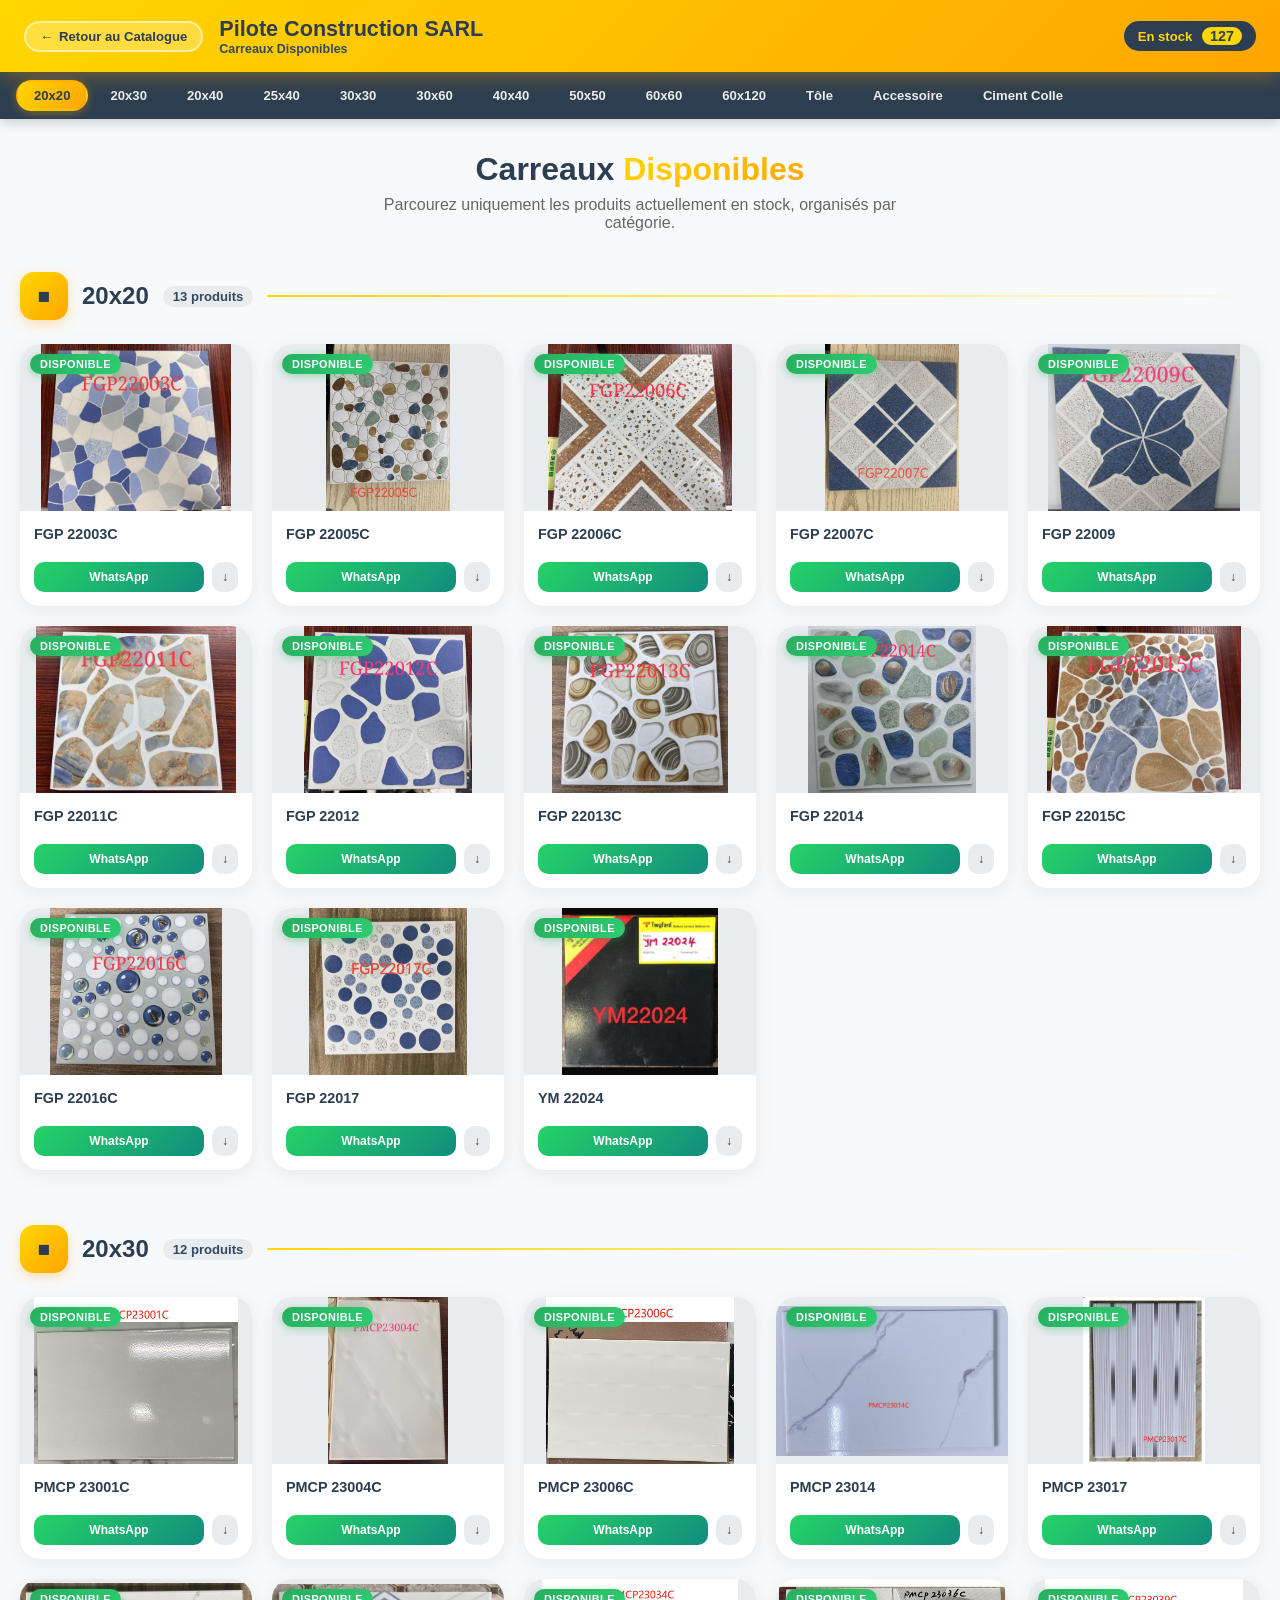
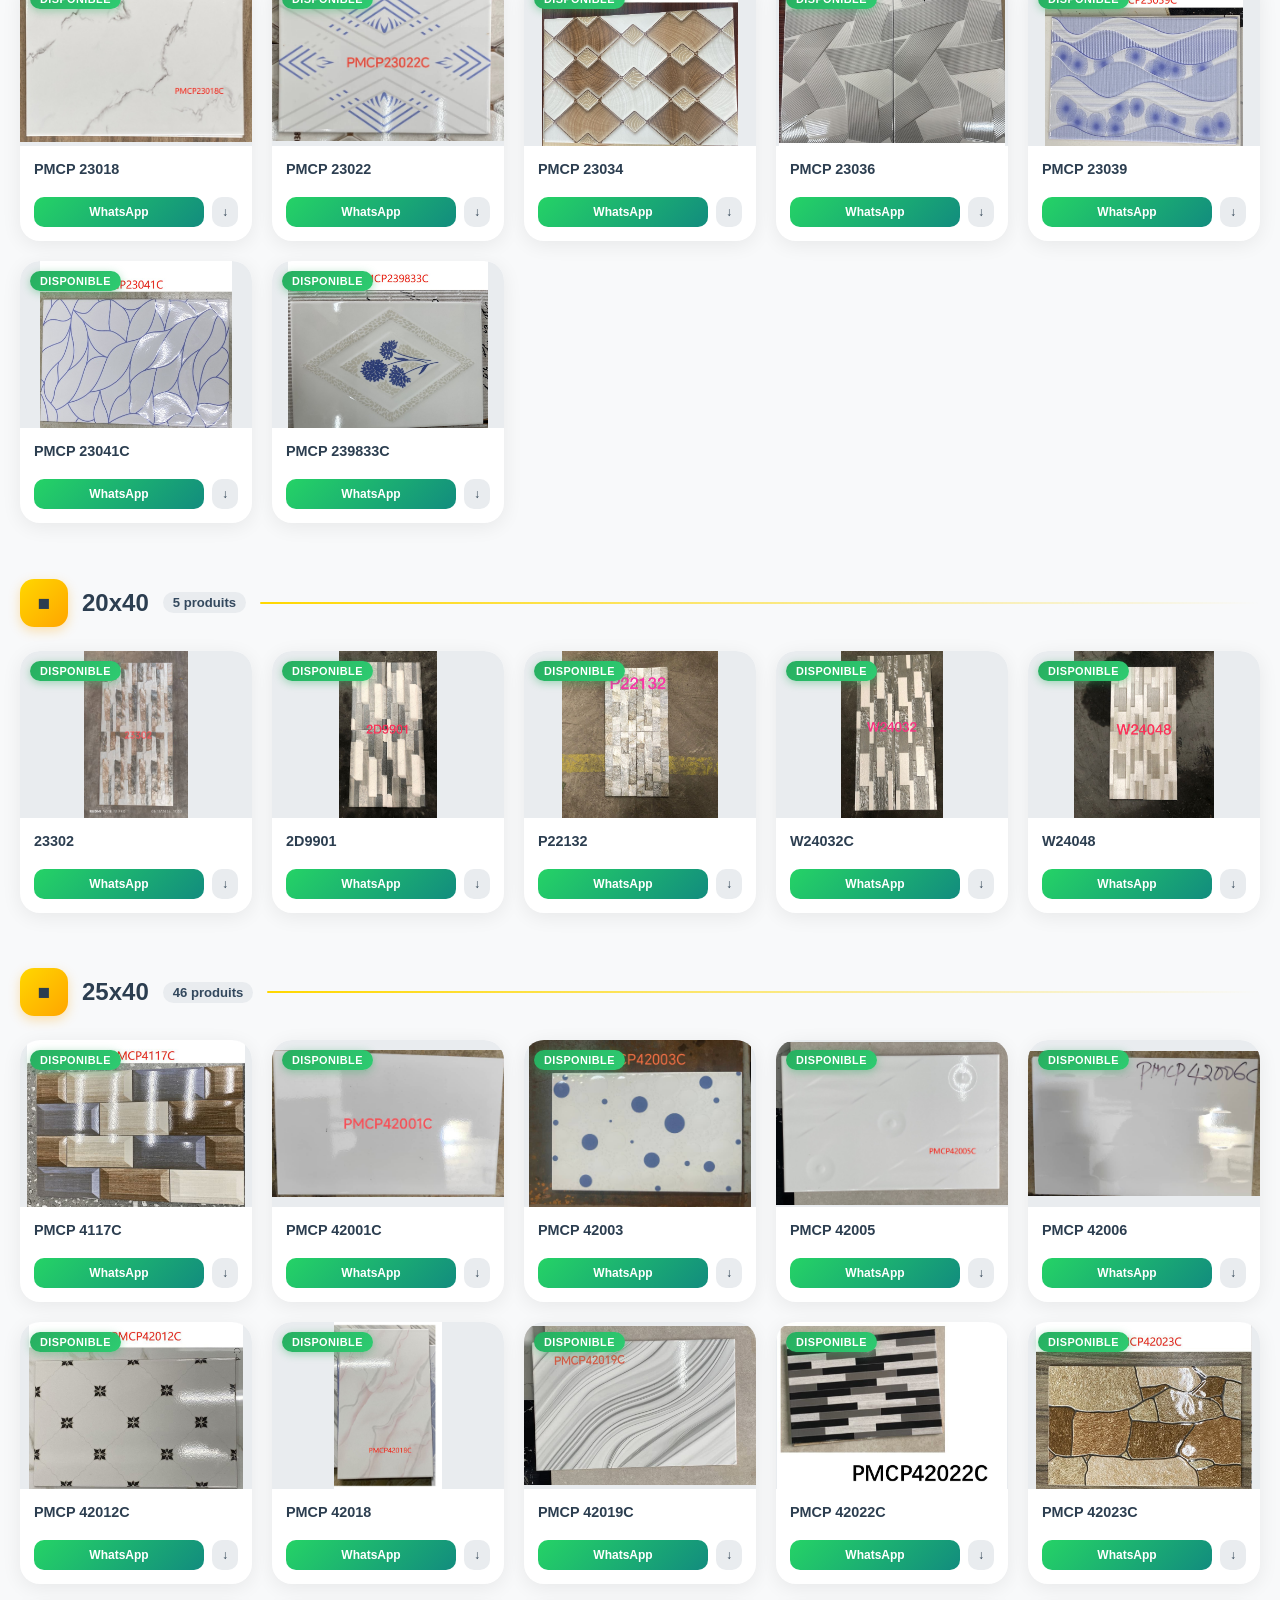
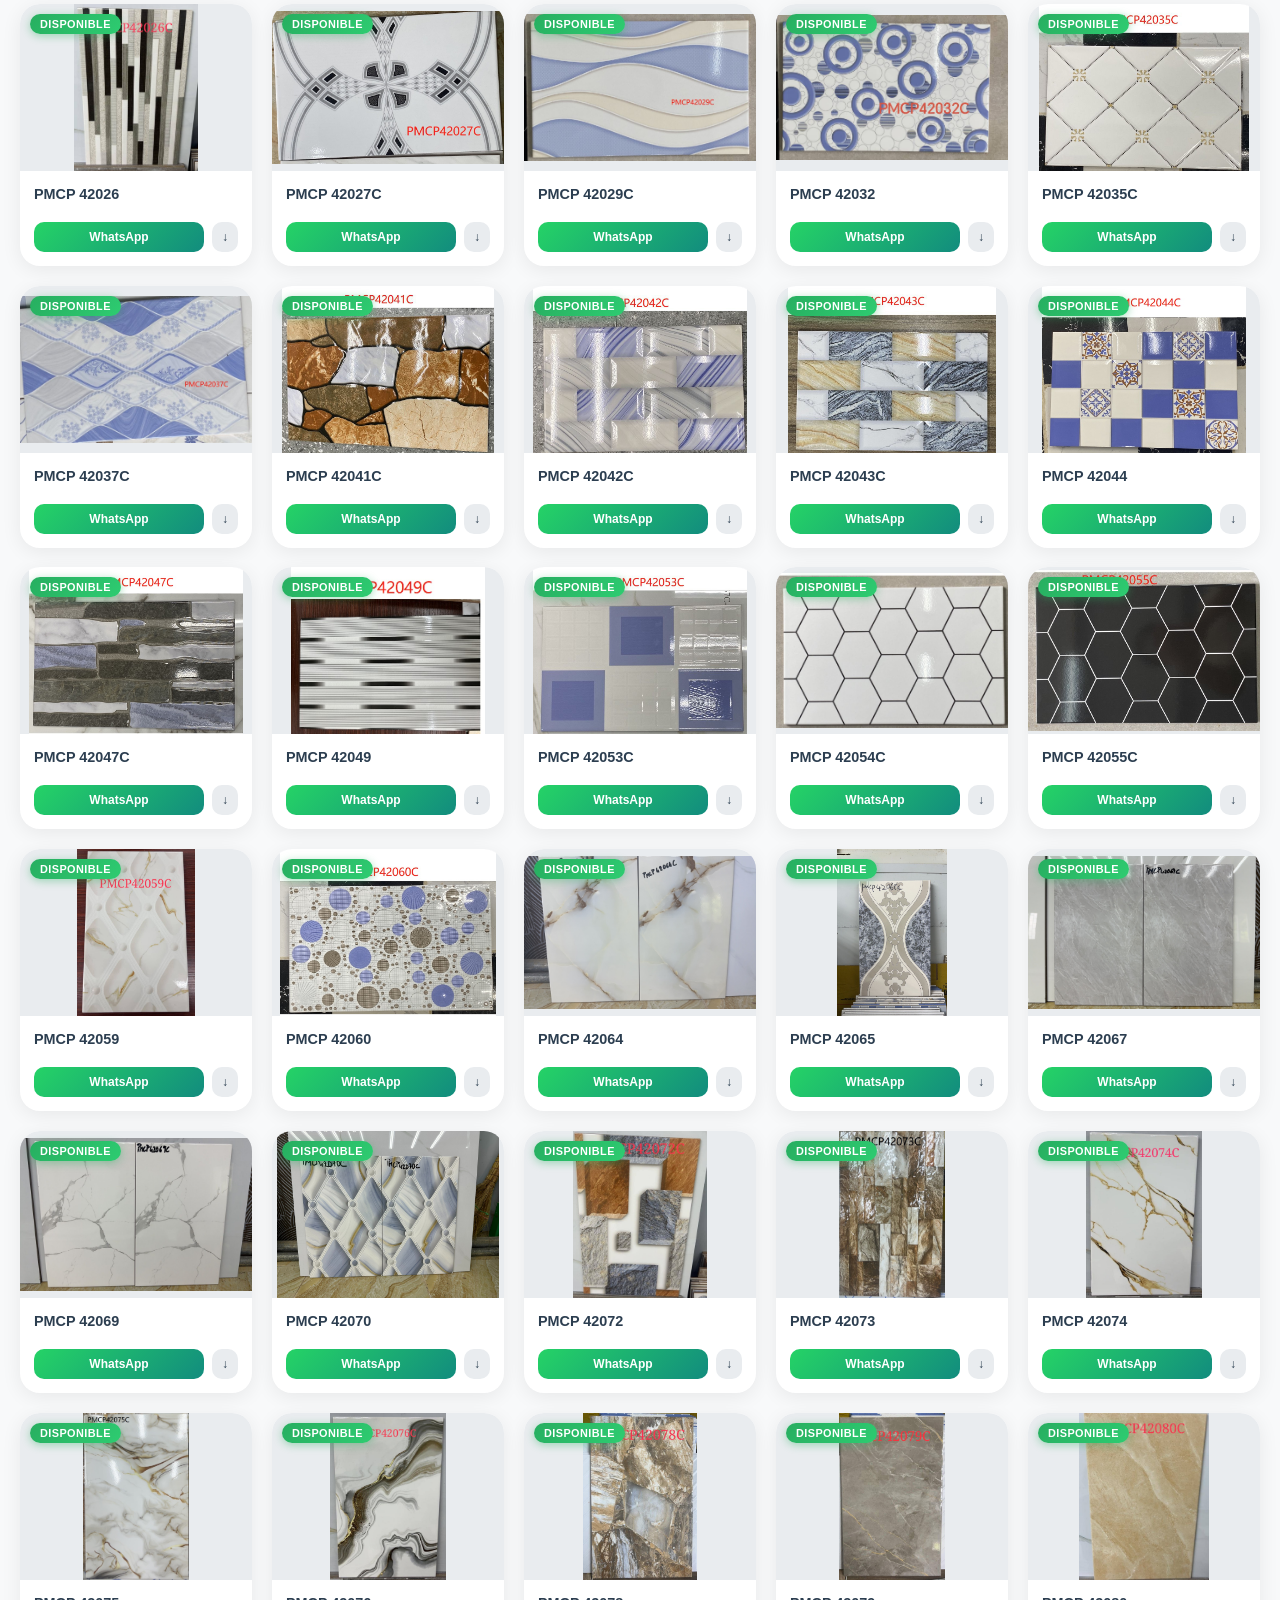
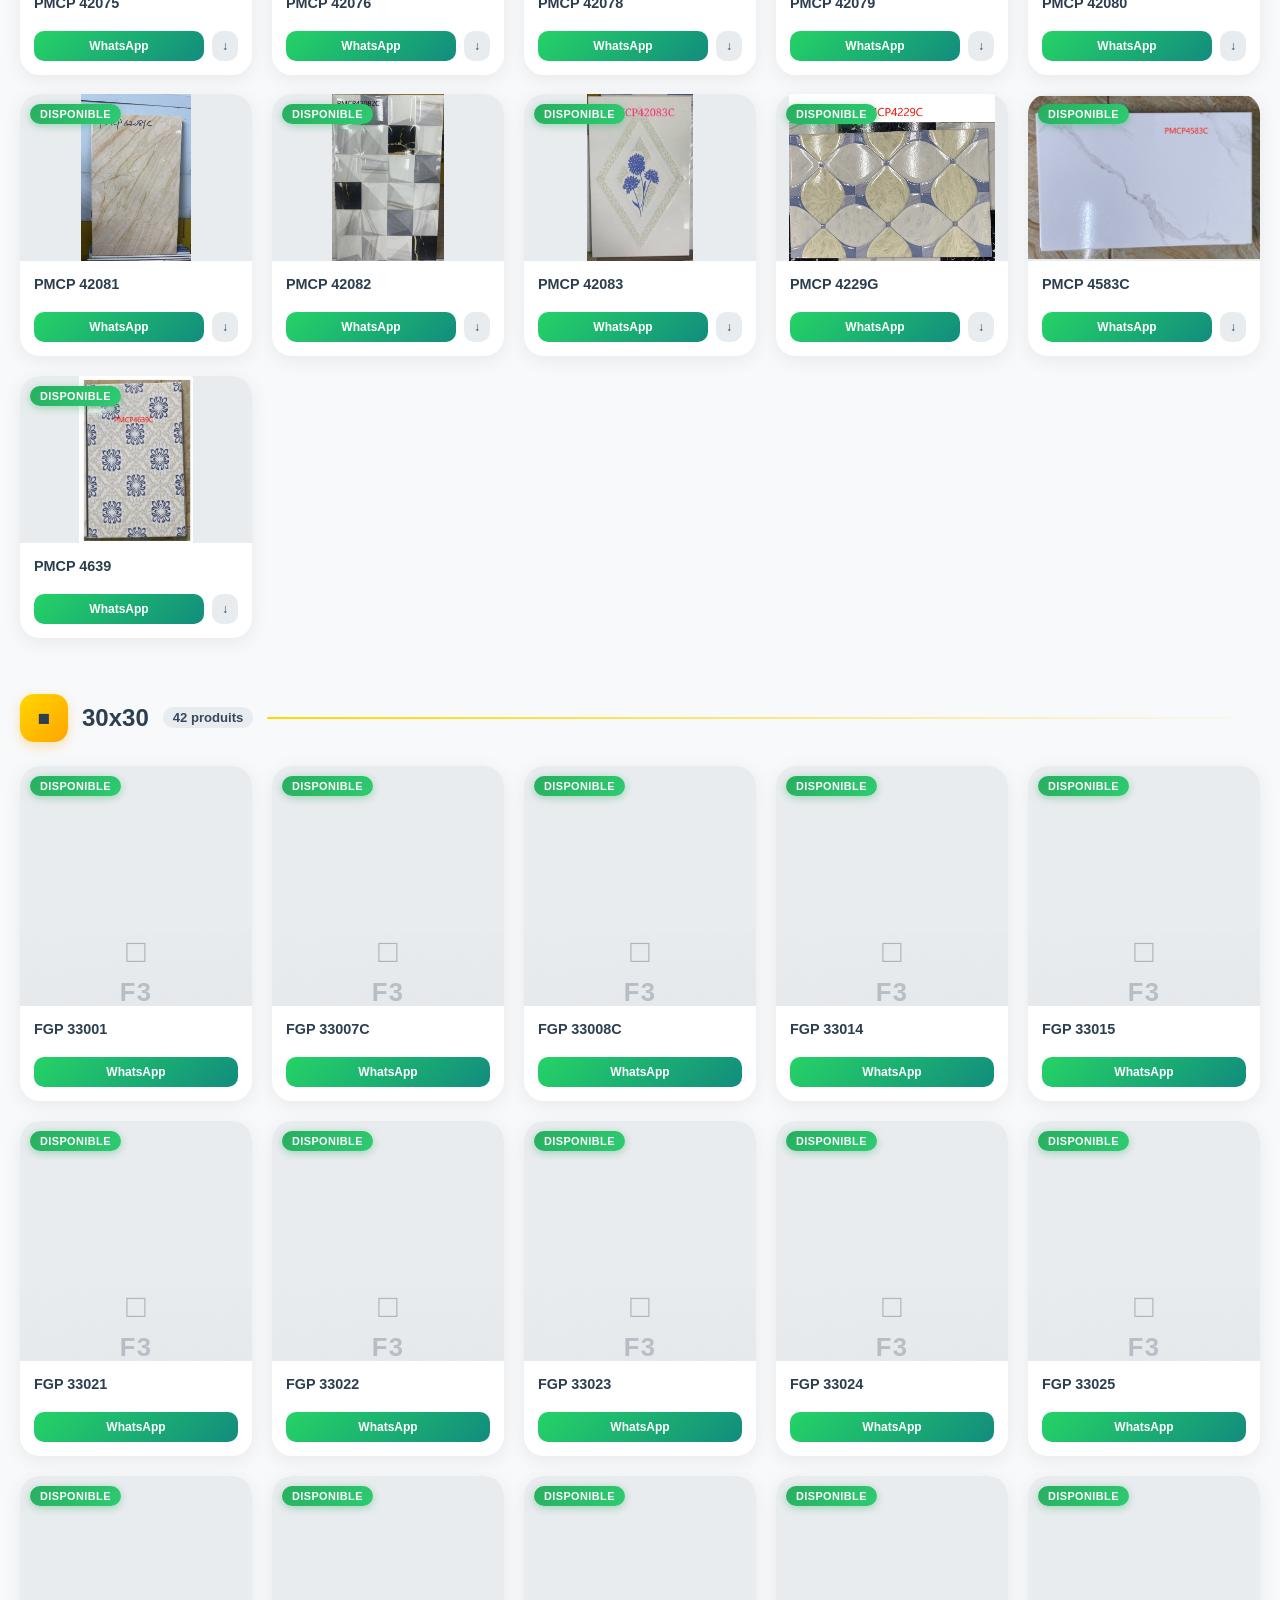
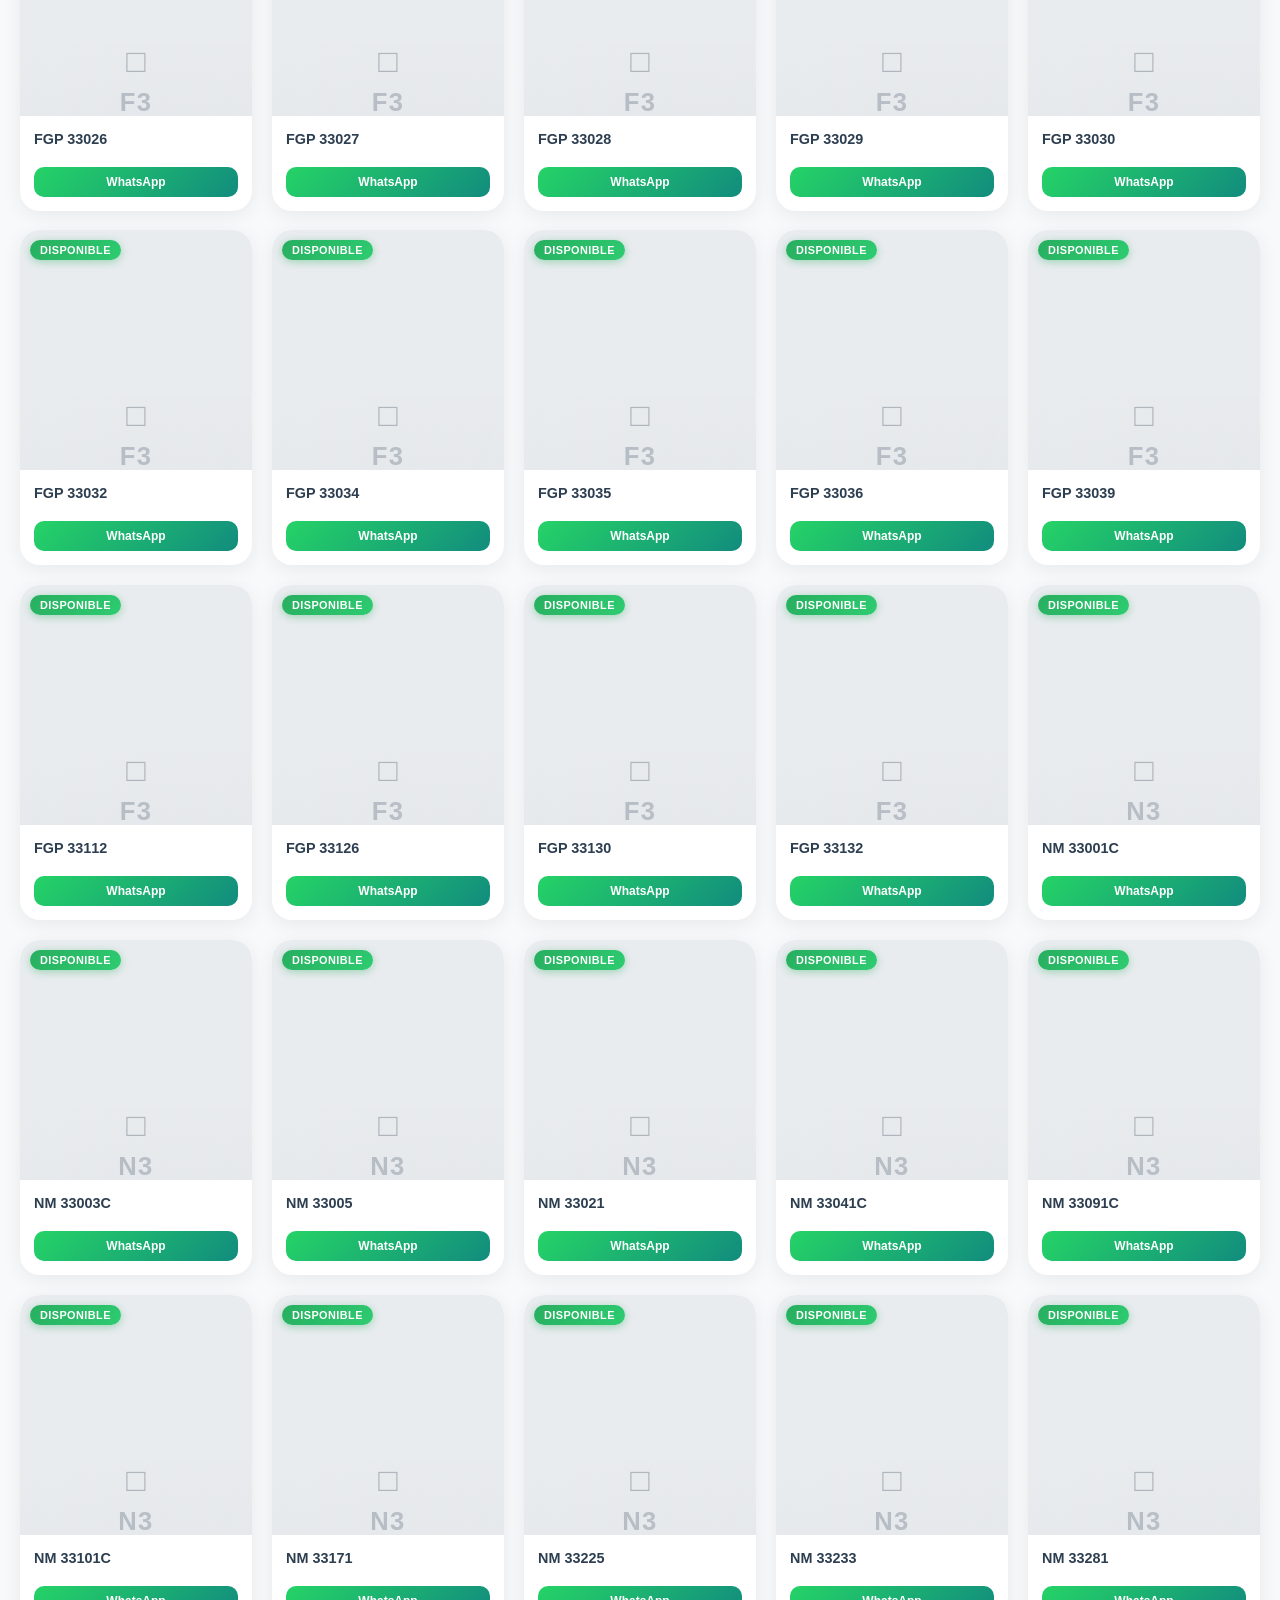
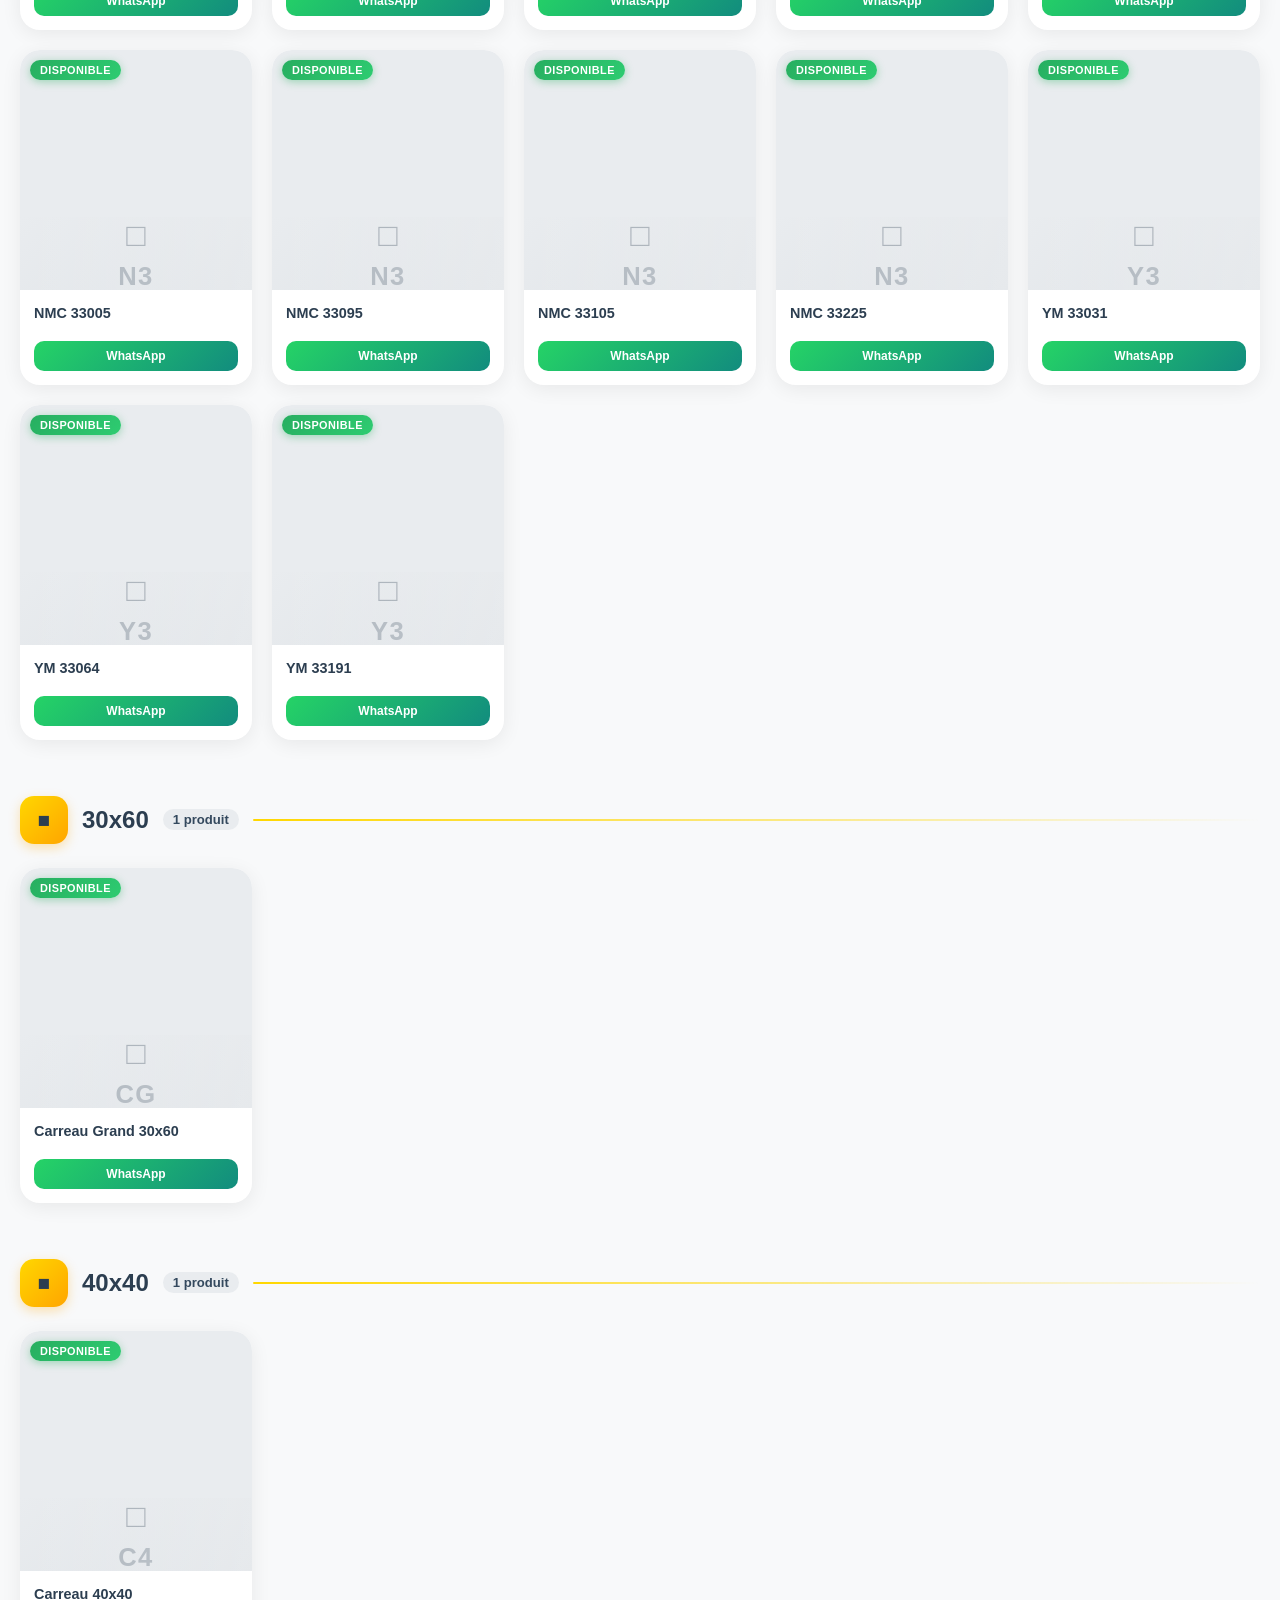
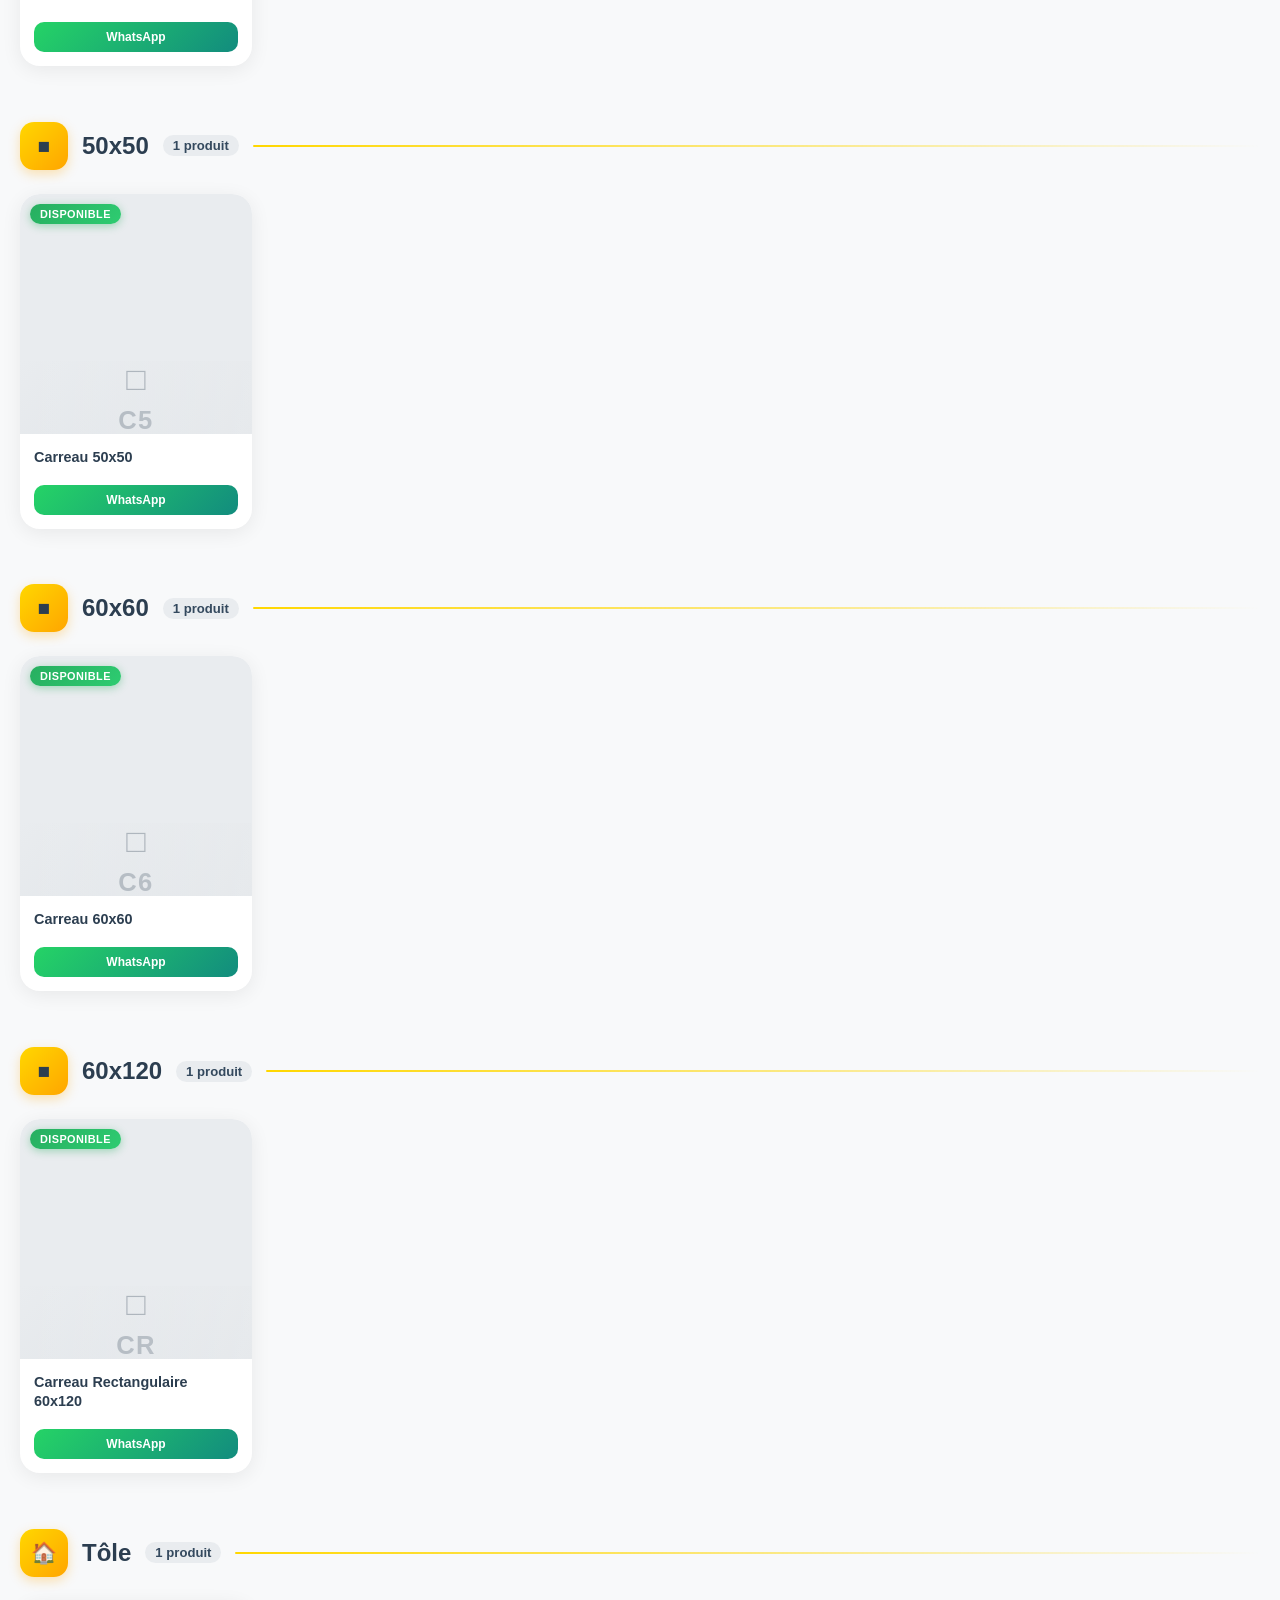
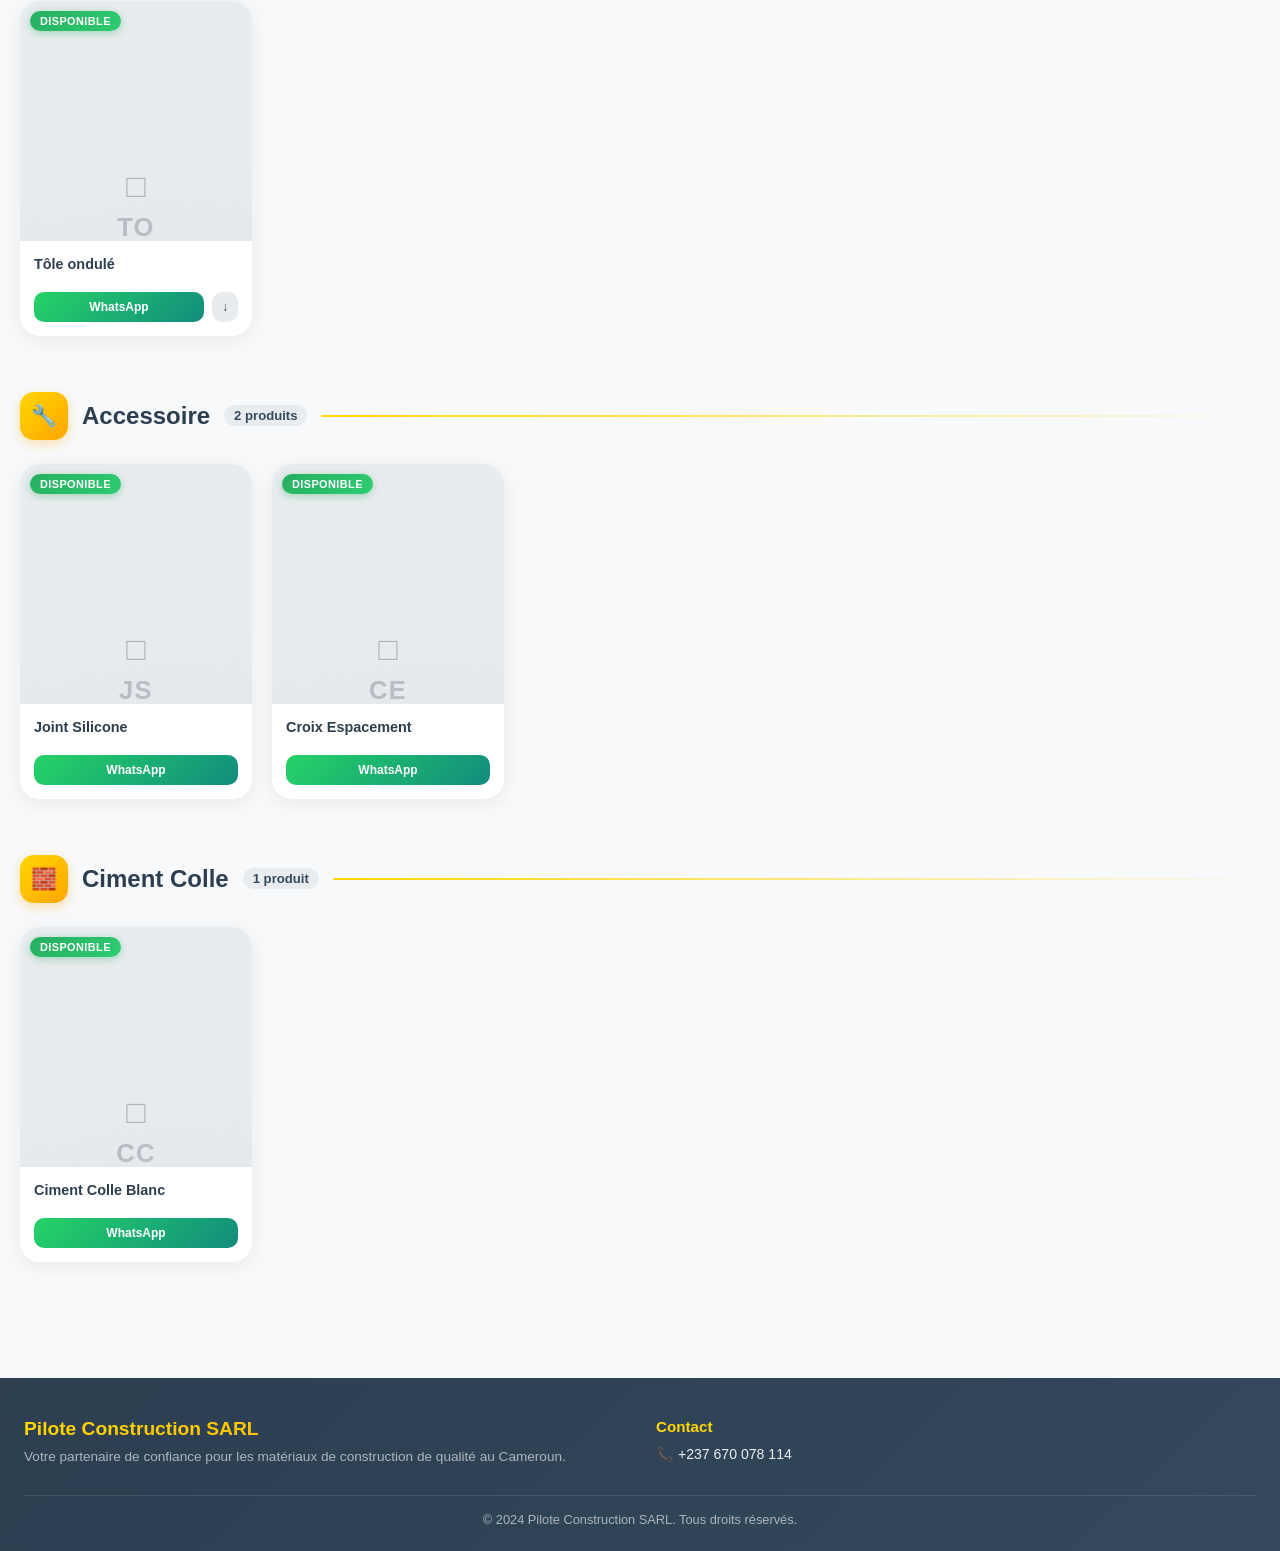
==== commit c97844fa: "ajout des 25/40" ====
--- a/carreau_dispo.html
+++ b/carreau_dispo.html
@@ -591,6 +591,79 @@
             font-size: 0.8rem;
             color: #adb5bd;
             text-align: center;
+        }
+        /* ================= MODAL WHATSAPP ================= */
+        
+        .modal {
+            position: fixed;
+            inset: 0;
+            z-index: 999;
+            display: none;
+        }
+        
+        .modal.active {
+            display: block;
+        }
+        
+        .modal-overlay {
+            position: absolute;
+            inset: 0;
+            background: rgba(0, 0, 0, 0.6);
+        }
+        
+        .modal-content {
+            position: relative;
+            background: #fff;
+            max-width: 400px;
+            width: 90%;
+            margin: 80px auto;
+            padding: 20px;
+            border-radius: 16px;
+            max-height: 80vh;
+            overflow-y: auto;
+            animation: fadeInUp 0.3s ease;
+        }
+        
+        .modal-close {
+            position: absolute;
+            top: 10px;
+            right: 14px;
+            font-size: 1.5rem;
+            background: none;
+            border: none;
+            cursor: pointer;
+        }
+        /* contacts */
+        
+        .whatsapp-contacts {
+            display: flex;
+            flex-direction: column;
+            gap: 12px;
+            margin-top: 20px;
+        }
+        
+        .contact-link {
+            padding: 12px;
+            border-radius: 10px;
+            text-align: center;
+            text-decoration: none;
+            font-weight: 700;
+            background: rgba(37, 211, 102, 0.1);
+            color: #2c3e50;
+            border: 2px solid rgba(37, 211, 102, 0.2);
+            transition: 0.2s;
+        }
+        
+        .contact-link:hover {
+            background: #25D366;
+            color: white;
+        }
+        /* responsive */
+        
+        @media (max-width: 480px) {
+            .modal-content {
+                margin: 40px auto;
+            }
         }
         /* ============================================================
        RESPONSIVE
@@ -730,14 +803,56 @@
         </div>
     </footer>
 
+
+    <div id="whatsapp-modal" class="modal">
+        <div class="modal-overlay"></div>
+
+        <div class="modal-content">
+            <button class="modal-close" id="whatsapp-close">&times;</button>
+
+            <h2>Choisissez un contact</h2>
+
+            <div class="whatsapp-contacts">
+                <a href="#" class="contact-link" data-number="237670078114" style="background-color: gold;">
+                Mr DJOUA ZIDANE ( PDG )
+                </a>
+
+                <a href="#" class="contact-link" data-number="237682939176" style="background-color: gold;">
+                Mr TCHIOFFO DIBORES ( DG )
+                </a>
+
+                <a href="#" class="contact-link" data-number="237681987598">
+                Mr DJOUA JORES
+                </a>
+                <a href="#" class="contact-link" data-number="237670078114">
+                MATIP KEVIN.dev
+                </a>
+                <a href="#" class="contact-link" data-number="237681987598">
+                LOIC JARDEL
+                </a>
+                <a href="#" class="contact-link" data-number="237681987598">
+                PHARELLE DIAMS
+                </a>
+                <a href="#" class="contact-link" data-number="237681987598">
+                WAH LINARESSE
+                </a>
+                <a href="#" class="contact-link" data-number="237681987598">
+                MANUELLA
+                </a>
+
+            </div>
+        </div>
+    </div>
+
+
     <!-- ============================================================
        JAVASCRIPT
   ============================================================ -->
     <script>
         /* ============================================================
-                                                       DATA
-                                                       Set disponible: false to hide a product.
-                                                    ============================================================ */
+                                                                                                                                                                                                                                                                                                       DATA
+                                                                                                                                                                                                                                                                                                       Set disponible: false to hide a product.
+                                                                                                                                                                                                                                                                                                    ============================================================ */
         const products = [
             /* ── carreaux-20x20 ── */
             {
@@ -899,7 +1014,7 @@
             {
                 id: "PMCP 23041C",
                 category: "carreaux-20x30",
-                image: "",
+                image: "PMCP_23041.jpeg",
                 disponible: true
             },
             // {
@@ -934,346 +1049,305 @@
             {
                 id: "23302",
                 category: "carreaux-20x40",
-                image: "",
+                image: "23302.jpeg",
                 disponible: true
             }, {
                 id: "2D9901",
                 category: "carreaux-20x40",
-                image: "",
+                image: "2D9901.jpeg",
                 disponible: true
             }, {
                 id: "P22132",
                 category: "carreaux-20x40",
-                image: "",
-                disponible: true
-            }, {
-                id: "W24017",
-                category: "carreaux-20x40",
-                image: "",
-                disponible: true
-            }, {
-                id: "W24022",
-                category: "carreaux-20x40",
-                image: "",
-                disponible: true
-            }, {
+                image: "P22132.jpeg",
+                disponible: true
+            },
+            // {
+            //     id: "W24017",
+            //     category: "carreaux-20x40",
+            //     image: "",
+            //     disponible: true
+            // }, {
+            //     id: "W24022",
+            //     category: "carreaux-20x40",
+            //     image: "",
+            //     disponible: true
+            // }, 
+            {
                 id: "W24032C",
                 category: "carreaux-20x40",
-                image: "",
+                image: "W24032.jpeg",
                 disponible: true
             }, {
                 id: "W24048",
                 category: "carreaux-20x40",
-                image: "",
-                disponible: true
-            }, {
-                id: "W24056",
-                category: "carreaux-20x40",
-                image: "",
-                disponible: true
-            },
+                image: "W24048.jpeg",
+                disponible: true
+            },
+            // {
+            //     id: "W24056",
+            //     category: "carreaux-20x40",
+            //     image: "",
+            //     disponible: true
+            // },
 
             /* ── carreaux-25x40 ── */
-            {
-                id: "AVARIS",
-                category: "carreaux-25x40",
-                image: "",
-                disponible: true
-            }, {
+
+            {
                 id: "PMCP 4117C",
                 category: "carreaux-25x40",
-                image: "",
+                image: "PMCP_4117.jpeg",
                 disponible: true
             }, {
                 id: "PMCP 42001C",
                 category: "carreaux-25x40",
-                image: "",
+                image: "PMCP_42001.jpeg",
                 disponible: true
             }, {
                 id: "PMCP 42003",
                 category: "carreaux-25x40",
-                image: "",
+                image: "PMCP_42003.jpeg",
                 disponible: true
             }, {
                 id: "PMCP 42005",
                 category: "carreaux-25x40",
-                image: "",
+                image: "PMCP_42005.jpeg",
                 disponible: true
             }, {
                 id: "PMCP 42006",
                 category: "carreaux-25x40",
-                image: "",
+                image: "PMCP_42006.jpeg",
                 disponible: true
             }, {
                 id: "PMCP 42012C",
                 category: "carreaux-25x40",
-                image: "",
-                disponible: true
-            }, {
-                id: "PMCP 42015C",
-                category: "carreaux-25x40",
-                image: "",
-                disponible: true
-            }, {
+                image: "PMCP_42012.jpeg",
+                disponible: true
+            },
+
+            {
                 id: "PMCP 42018",
                 category: "carreaux-25x40",
-                image: "",
+                image: "PMCP_42018.jpeg",
                 disponible: true
             }, {
                 id: "PMCP 42019C",
                 category: "carreaux-25x40",
-                image: "",
-                disponible: true
-            }, {
-                id: "PMCP 42021C",
-                category: "carreaux-25x40",
-                image: "",
-                disponible: true
-            }, {
+                image: "PMCP_42019.jpeg",
+                disponible: true
+            },
+
+            {
                 id: "PMCP 42022C",
                 category: "carreaux-25x40",
-                image: "",
+                image: "PMCP_42022.jpeg",
                 disponible: true
             }, {
                 id: "PMCP 42023C",
                 category: "carreaux-25x40",
-                image: "",
-                disponible: true
-            }, {
-                id: "PMCP 42025",
-                category: "carreaux-25x40",
-                image: "",
-                disponible: true
-            }, {
+                image: "PMCP_42023.jpeg",
+                disponible: true
+            },
+
+            {
                 id: "PMCP 42026",
                 category: "carreaux-25x40",
-                image: "",
+                image: "PMCP_42026.jpeg",
                 disponible: true
             }, {
                 id: "PMCP 42027C",
                 category: "carreaux-25x40",
-                image: "",
-                disponible: true
-            }, {
-                id: "PMCP 42028",
-                category: "carreaux-25x40",
-                image: "",
-                disponible: false
-            }, // hidden
-            {
+                image: "PMCP_42027.jpeg",
+                disponible: true
+            }, {
                 id: "PMCP 42029C",
                 category: "carreaux-25x40",
-                image: "",
-                disponible: true
-            }, {
-                id: "PMCP 42030",
-                category: "carreaux-25x40",
-                image: "",
-                disponible: true
-            }, {
+                image: "PMCP_42029.jpeg",
+                disponible: true
+            },
+
+            {
                 id: "PMCP 42032",
                 category: "carreaux-25x40",
-                image: "",
-                disponible: true
-            }, {
-                id: "PMCP 42034",
-                category: "carreaux-25x40",
-                image: "",
-                disponible: true
-            }, {
+                image: "PMCP_42032.jpeg",
+                disponible: true
+            },
+
+            {
                 id: "PMCP 42035C",
                 category: "carreaux-25x40",
-                image: "",
+                image: "PMCP_42035.jpeg",
                 disponible: true
             }, {
                 id: "PMCP 42037C",
                 category: "carreaux-25x40",
-                image: "",
-                disponible: true
-            }, {
-                id: "PMCP 42039C",
-                category: "carreaux-25x40",
-                image: "",
-                disponible: true
-            }, {
+                image: "PMCP_42037.jpeg",
+                disponible: true
+            },
+
+            {
                 id: "PMCP 42041C",
                 category: "carreaux-25x40",
-                image: "",
+                image: "PMCP_42041.jpeg",
                 disponible: true
             }, {
                 id: "PMCP 42042C",
                 category: "carreaux-25x40",
-                image: "",
+                image: "PMCP_42042.jpeg",
                 disponible: true
             }, {
                 id: "PMCP 42043C",
                 category: "carreaux-25x40",
-                image: "",
+                image: "PMCP_42043.jpeg",
                 disponible: true
             }, {
                 id: "PMCP 42044",
                 category: "carreaux-25x40",
-                image: "",
+                image: "PMCP_42044.jpeg",
                 disponible: true
             }, {
                 id: "PMCP 42047C",
                 category: "carreaux-25x40",
-                image: "",
+                image: "PMCP_42047.jpeg",
                 disponible: true
             }, {
                 id: "PMCP 42049",
                 category: "carreaux-25x40",
-                image: "",
-                disponible: true
-            }, {
-                id: "PMCP 42050C",
-                category: "carreaux-25x40",
-                image: "",
-                disponible: true
-            }, {
-                id: "PMCP 42051",
-                category: "carreaux-25x40",
-                image: "",
-                disponible: true
-            }, {
+                image: "PMCP_42049.jpeg",
+                disponible: true
+            },
+
+            {
                 id: "PMCP 42053C",
                 category: "carreaux-25x40",
-                image: "",
+                image: "PMCP_42053.jpeg",
                 disponible: true
             }, {
                 id: "PMCP 42054C",
                 category: "carreaux-25x40",
-                image: "",
+                image: "PMCP_42054.jpeg",
                 disponible: true
             }, {
                 id: "PMCP 42055C",
                 category: "carreaux-25x40",
-                image: "",
+                image: "PMCP_42055.jpeg",
                 disponible: true
             }, {
                 id: "PMCP 42059",
                 category: "carreaux-25x40",
-                image: "",
-                disponible: true
-            }, {
-                id: "PMCP 42061",
-                category: "carreaux-25x40",
-                image: "",
-                disponible: true
-            }, {
-                id: "PMCP 42062",
-                category: "carreaux-25x40",
-                image: "",
+                image: "PMCP_42059.jpeg",
+                disponible: true
+            }, {
+                id: "PMCP 42060",
+                category: "carreaux-25x40",
+                image: "PMCP_42060.jpeg",
+                disponible: true
+            },
+
+            {
+                id: "PMCP 42064",
+                category: "carreaux-25x40",
+                image: "PMCP_42064.jpeg",
                 disponible: true
             }, {
                 id: "PMCP 42065",
                 category: "carreaux-25x40",
-                image: "",
-                disponible: true
-            }, {
-                id: "PMCP 42066",
-                category: "carreaux-25x40",
-                image: "",
-                disponible: true
-            }, {
+                image: "PMCP_42065.jpeg",
+                disponible: true
+            },
+
+            {
                 id: "PMCP 42067",
                 category: "carreaux-25x40",
-                image: "",
-                disponible: true
-            }, {
-                id: "PMCP 42068",
-                category: "carreaux-25x40",
-                image: "",
-                disponible: true
-            }, {
+                image: "PMCP_42067.jpeg",
+                disponible: true
+            },
+
+            {
                 id: "PMCP 42069",
                 category: "carreaux-25x40",
-                image: "",
+                image: "PMCP_42069.jpeg",
                 disponible: true
             }, {
                 id: "PMCP 42070",
                 category: "carreaux-25x40",
-                image: "",
-                disponible: true
-            }, {
-                id: "PMCP 42071",
-                category: "carreaux-25x40",
-                image: "",
-                disponible: true
-            }, {
+                image: "PMCP_42070.jpeg",
+                disponible: true
+            },
+
+            {
                 id: "PMCP 42072",
                 category: "carreaux-25x40",
-                image: "",
+                image: "PMCP_42072.jpeg",
                 disponible: true
             }, {
                 id: "PMCP 42073",
                 category: "carreaux-25x40",
-                image: "",
+                image: "PMCP_42073.jpeg",
                 disponible: true
             }, {
                 id: "PMCP 42074",
                 category: "carreaux-25x40",
-                image: "",
+                image: "PMCP_42074.jpeg",
+                disponible: true
+            }, {
+                id: "PMCP 42075",
+                category: "carreaux-25x40",
+                image: "PMCP_42075.jpeg",
                 disponible: true
             }, {
                 id: "PMCP 42076",
                 category: "carreaux-25x40",
-                image: "",
+                image: "PMCP_42076.jpeg",
                 disponible: true
             }, {
                 id: "PMCP 42078",
                 category: "carreaux-25x40",
-                image: "",
+                image: "PMCP_42078.jpeg",
                 disponible: true
             }, {
                 id: "PMCP 42079",
                 category: "carreaux-25x40",
-                image: "",
+                image: "PMCP_42079.jpeg",
                 disponible: true
             }, {
                 id: "PMCP 42080",
                 category: "carreaux-25x40",
-                image: "",
+                image: "PMCP_42080.jpeg",
                 disponible: true
             }, {
                 id: "PMCP 42081",
                 category: "carreaux-25x40",
-                image: "",
+                image: "PMCP_42081.jpeg",
                 disponible: true
             }, {
                 id: "PMCP 42082",
                 category: "carreaux-25x40",
-                image: "",
+                image: "PMCP_42082.jpeg",
                 disponible: true
             }, {
                 id: "PMCP 42083",
                 category: "carreaux-25x40",
-                image: "",
-                disponible: true
-            }, {
-                id: "PMCP 42084",
-                category: "carreaux-25x40",
-                image: "",
-                disponible: true
-            }, {
+                image: "PMCP_42083.jpeg",
+                disponible: true
+            },
+
+            {
                 id: "PMCP 4229G",
                 category: "carreaux-25x40",
-                image: "",
+                image: "PMCP_4229.jpeg",
                 disponible: true
             }, {
                 id: "PMCP 4583C",
                 category: "carreaux-25x40",
-                image: "",
-                disponible: true
-            }, {
-                id: "PMCP 4595AC",
-                category: "carreaux-25x40",
-                image: "",
-                disponible: true
-            }, {
+                image: "PMCP_4583.jpeg",
+                disponible: true
+            },
+
+            {
                 id: "PMCP 4639",
                 category: "carreaux-25x40",
-                image: "",
+                image: "PMCP_4639.jpeg",
                 disponible: true
             },
 
@@ -1646,10 +1720,7 @@
                 .join('');
         }
 
-        function waLink(name) {
-            const msg = encodeURIComponent("Bonjour, je suis intéressé par " + name);
-            return "https://wa.me/237670078114?text=" + msg;
-        }
+
 
         function buildCard(product, delay) {
             const card = document.createElement('div');
@@ -1703,12 +1774,14 @@
             const actions = document.createElement('div');
             actions.className = 'card-actions';
 
-            const waBtn = document.createElement('a');
-            waBtn.className = 'btn-wa';
-            waBtn.href = waLink(product.id);
-            waBtn.target = '_blank';
-            waBtn.rel = 'noopener noreferrer';
-            waBtn.innerHTML = '<svg width="14" height="14" viewBox="0 0 32 32" fill="currentColor"><path d="M16 0C7.164 0 0 7.163 0 16c0 2.82.737 5.467 2.027 7.773L0 32l8.469-2.004A15.94 15.94 0 0016 32c8.837 0 16-7.163 16-16S24.837 0 16 0zm0 29.333a13.27 13.27 0 01-6.787-1.863l-.487-.289-5.024 1.189 1.214-4.888-.316-.503A13.267 13.267 0 012.667 16C2.667 8.636 8.636 2.667 16 2.667S29.333 8.636 29.333 16 23.364 29.333 16 29.333zm7.279-9.819c-.397-.199-2.354-1.163-2.719-1.296-.365-.132-.631-.199-.897.199-.265.397-1.031 1.296-1.264 1.562-.232.265-.464.298-.861.099-.397-.199-1.676-.617-3.193-1.97-1.18-1.052-1.977-2.35-2.21-2.748-.232-.397-.025-.612.175-.809.179-.178.397-.464.596-.696.199-.232.265-.397.397-.662.132-.265.066-.497-.033-.696-.099-.199-.897-2.163-1.23-2.96-.324-.777-.654-.672-.897-.684l-.763-.013c-.265 0-.696.099-.1061.497s-1.363 1.33-1.363 3.244 1.396 3.76 1.59 4.025c.199.265 2.748 4.196 6.657 5.887.93.401 1.656.641 2.221.821.933.296 1.783.254 2.454.154.748-.111 2.354-.962 2.686-1.892.332-.93.332-1.727.232-1.892-.099-.165-.365-.265-.762-.464z"/></svg> WhatsApp';
+            const waBtn = document.createElement('button');
+            waBtn.className = 'btn-wa open-whatsapp-modal';
+
+            waBtn.dataset.name = product.id;
+            waBtn.dataset.description = product.description || '';
+            waBtn.dataset.image = product.image || '';
+
+            waBtn.innerHTML = 'WhatsApp';
             actions.appendChild(waBtn);
 
             if (product.image) {
@@ -1898,6 +1971,49 @@
             });
 
         })();
+
+        // ===== MODAL WHATSAPP =====
+
+        const modal = document.getElementById('whatsapp-modal');
+        const closeBtn = document.getElementById('whatsapp-close');
+        const overlay = modal.querySelector('.modal-overlay');
+
+        let currentProduct = {};
+
+        // ouvrir modal
+        document.addEventListener('click', (e) => {
+            if (e.target.classList.contains('open-whatsapp-modal')) {
+
+                currentProduct = {
+                    name: e.target.dataset.name,
+                    description: e.target.dataset.description,
+                    image: e.target.dataset.image
+                };
+
+                modal.classList.add('active');
+            }
+        });
+
+        // fermer modal
+        closeBtn.onclick = () => modal.classList.remove('active');
+        overlay.onclick = () => modal.classList.remove('active');
+
+        // redirection whatsapp
+        document.querySelectorAll('.contact-link').forEach(link => {
+            link.addEventListener('click', (e) => {
+                e.preventDefault();
+
+                const number = link.dataset.number;
+
+                const message = `Bonjour, je suis intéressé par ${currentProduct.name}
+Description: ${currentProduct.description}
+Image: ${currentProduct.image}`;
+
+                const url = `https://wa.me/${number}?text=${encodeURIComponent(message)}`;
+
+                window.open(url, '_blank');
+            });
+        });
     </script>
 </body>
 
